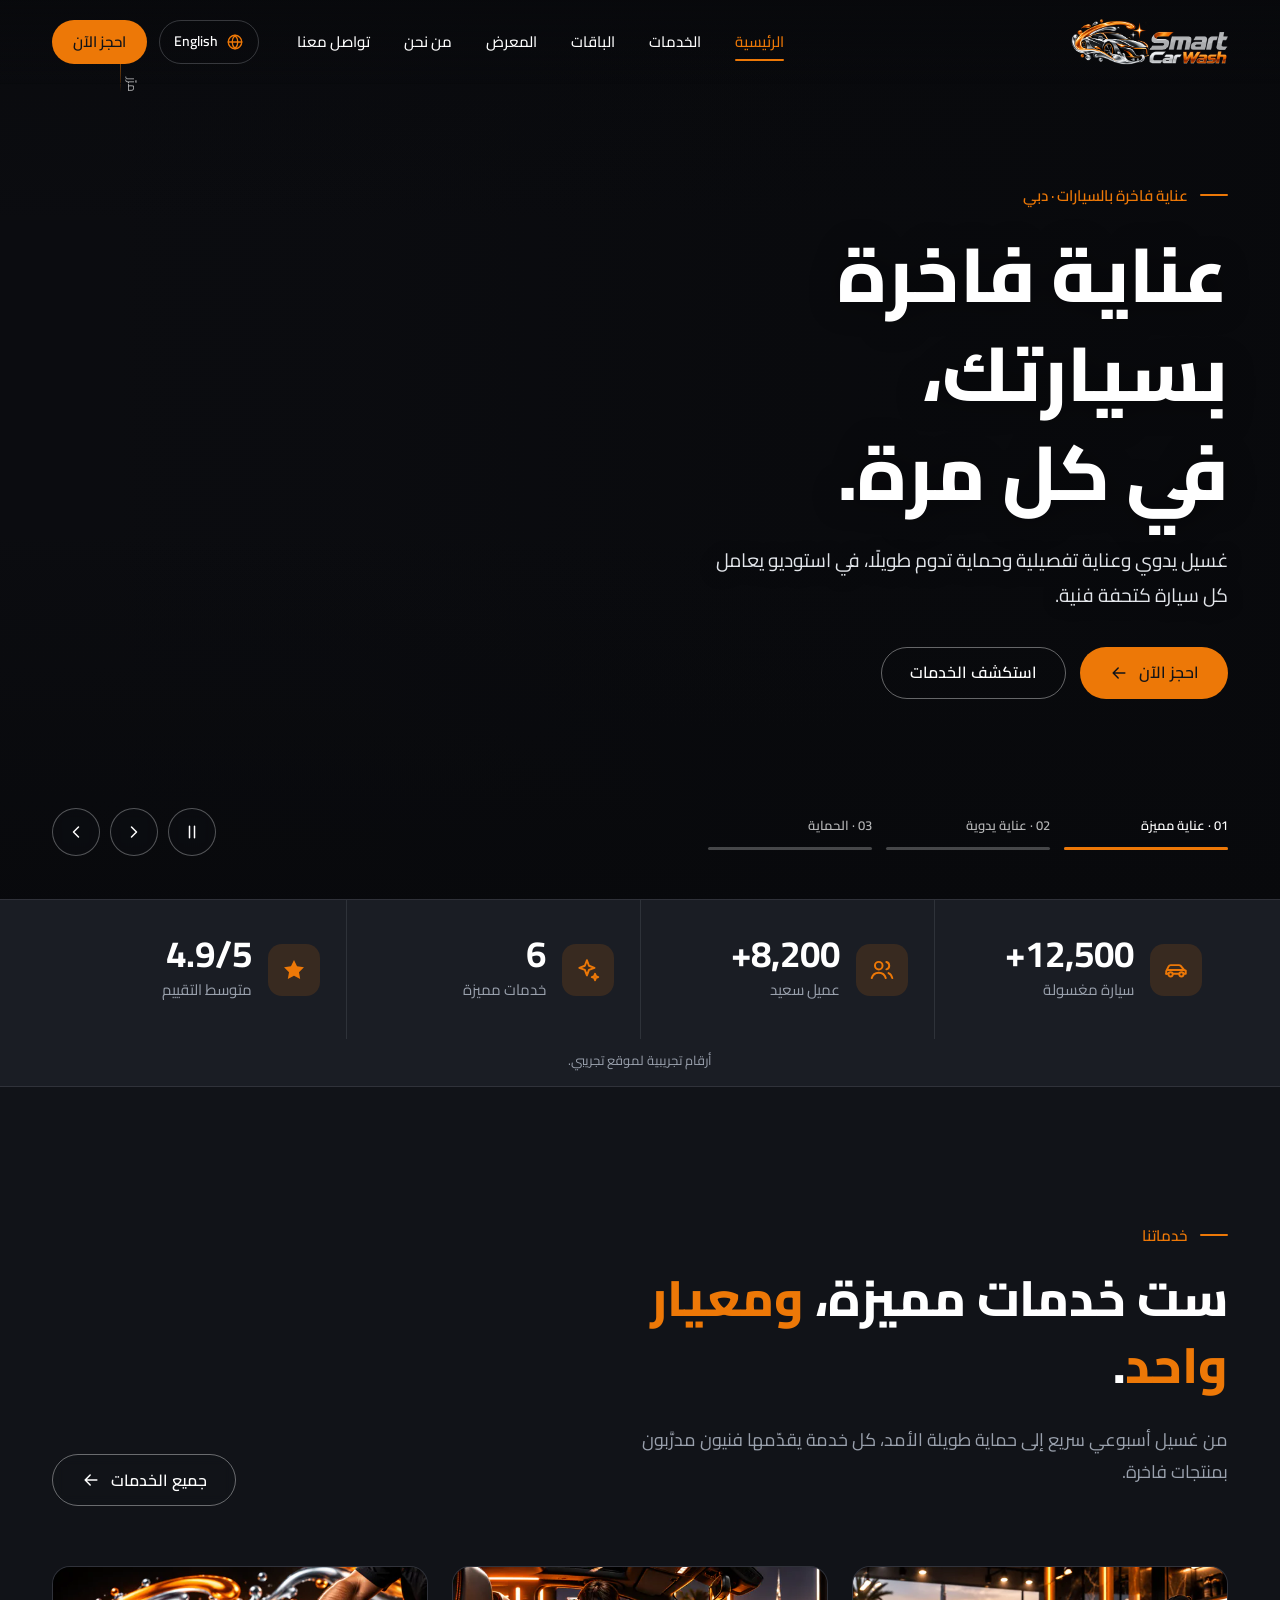
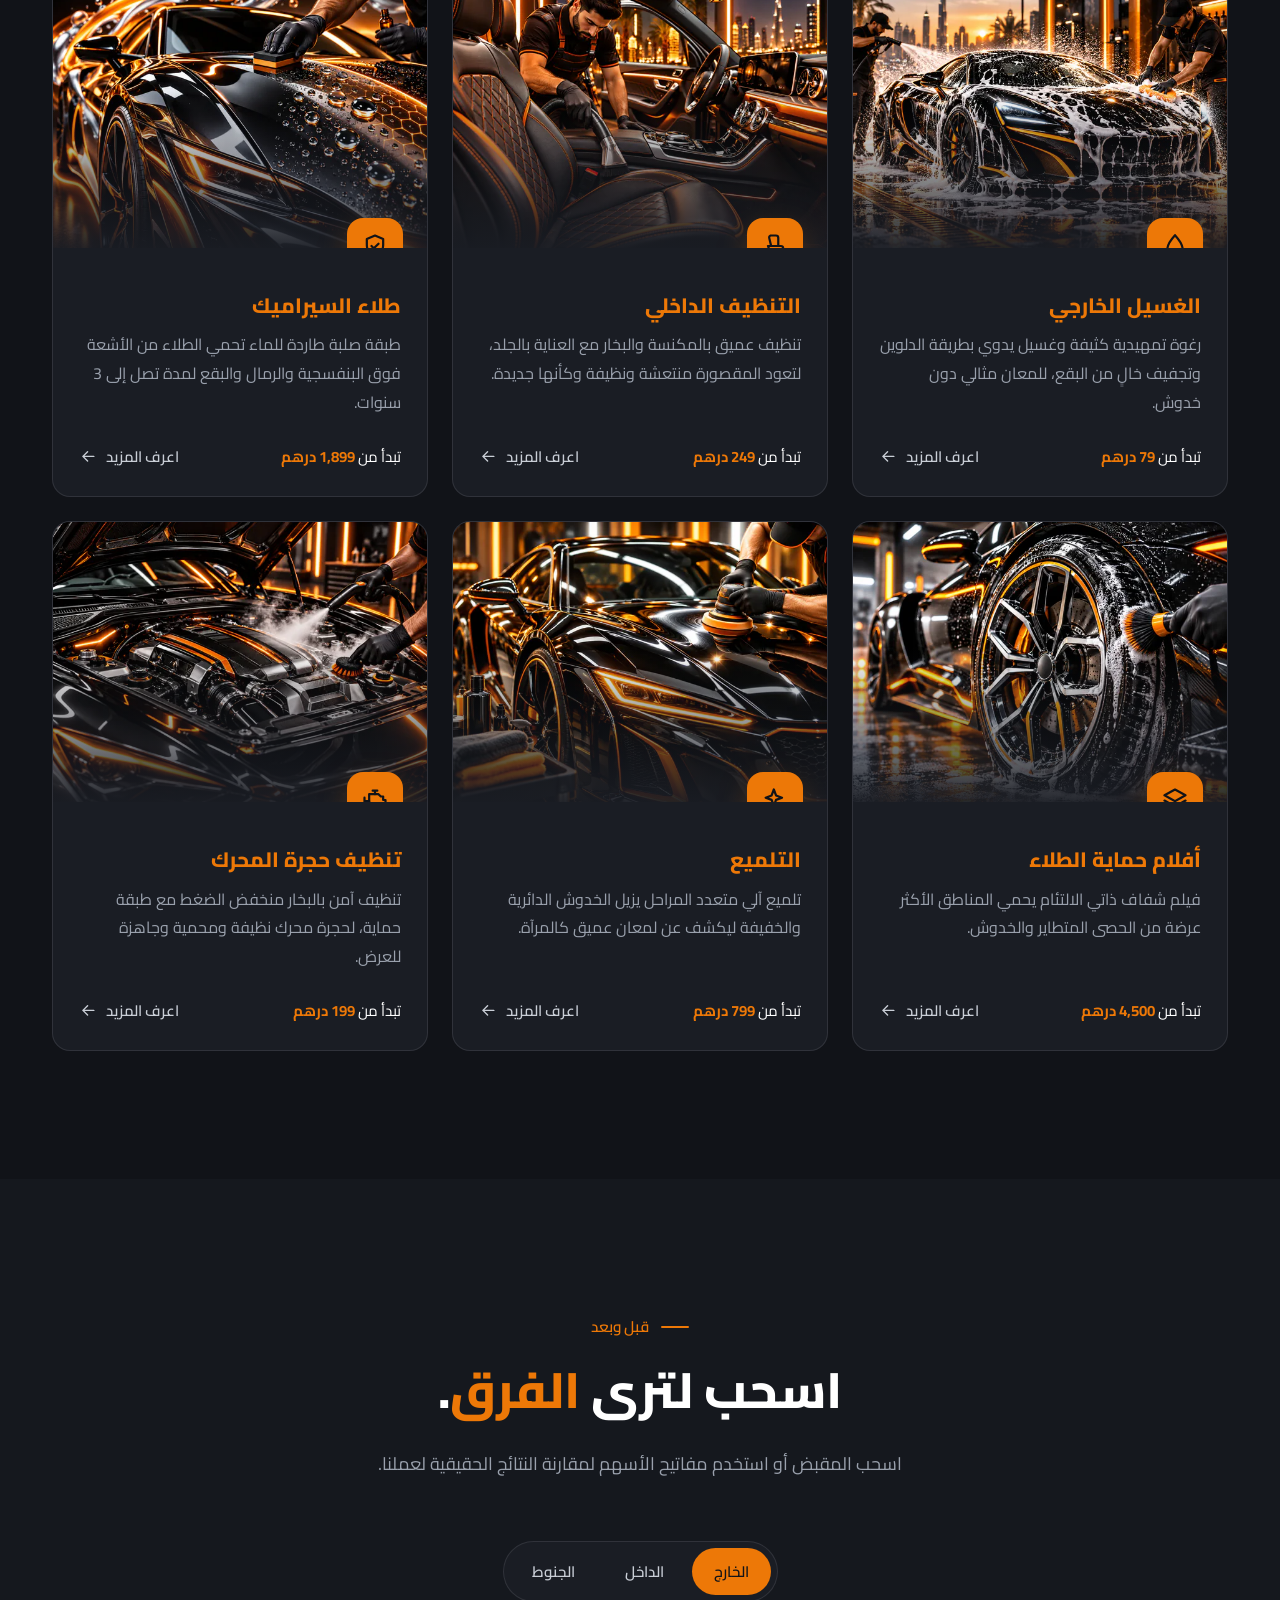
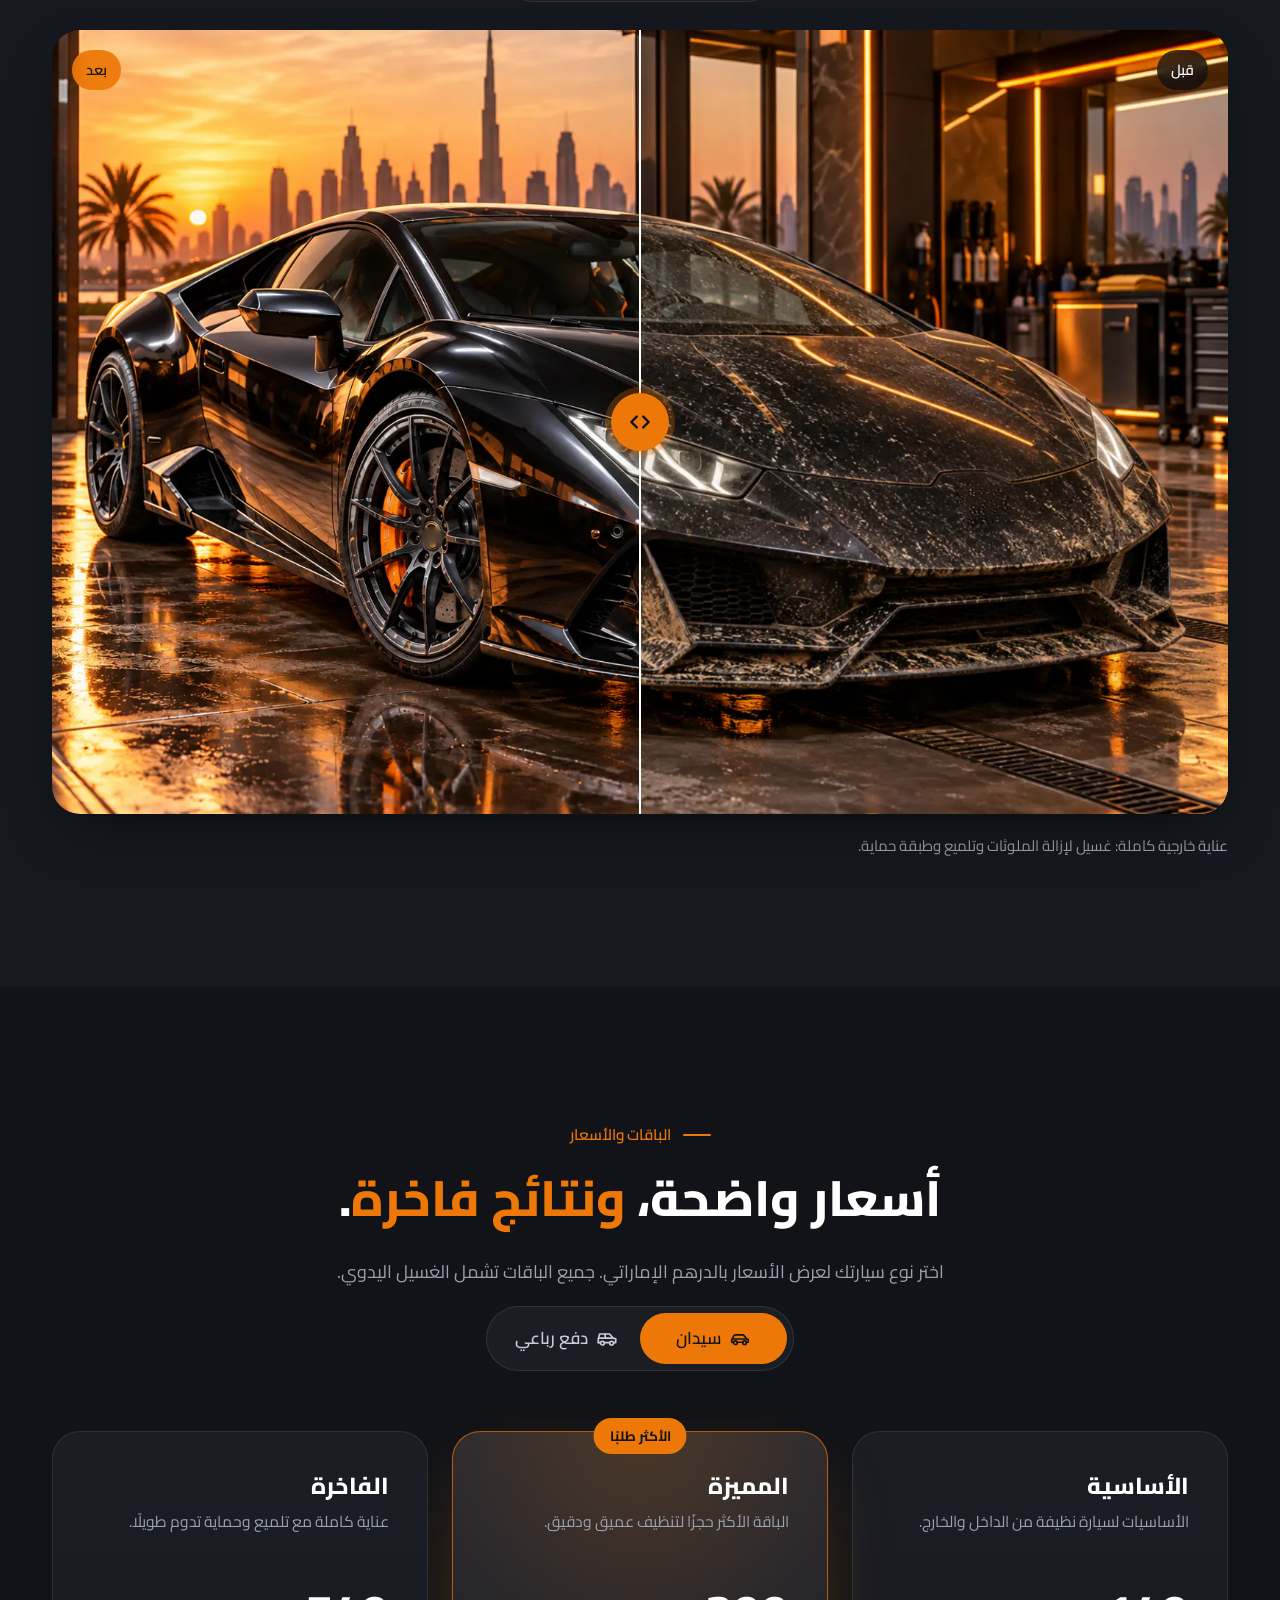
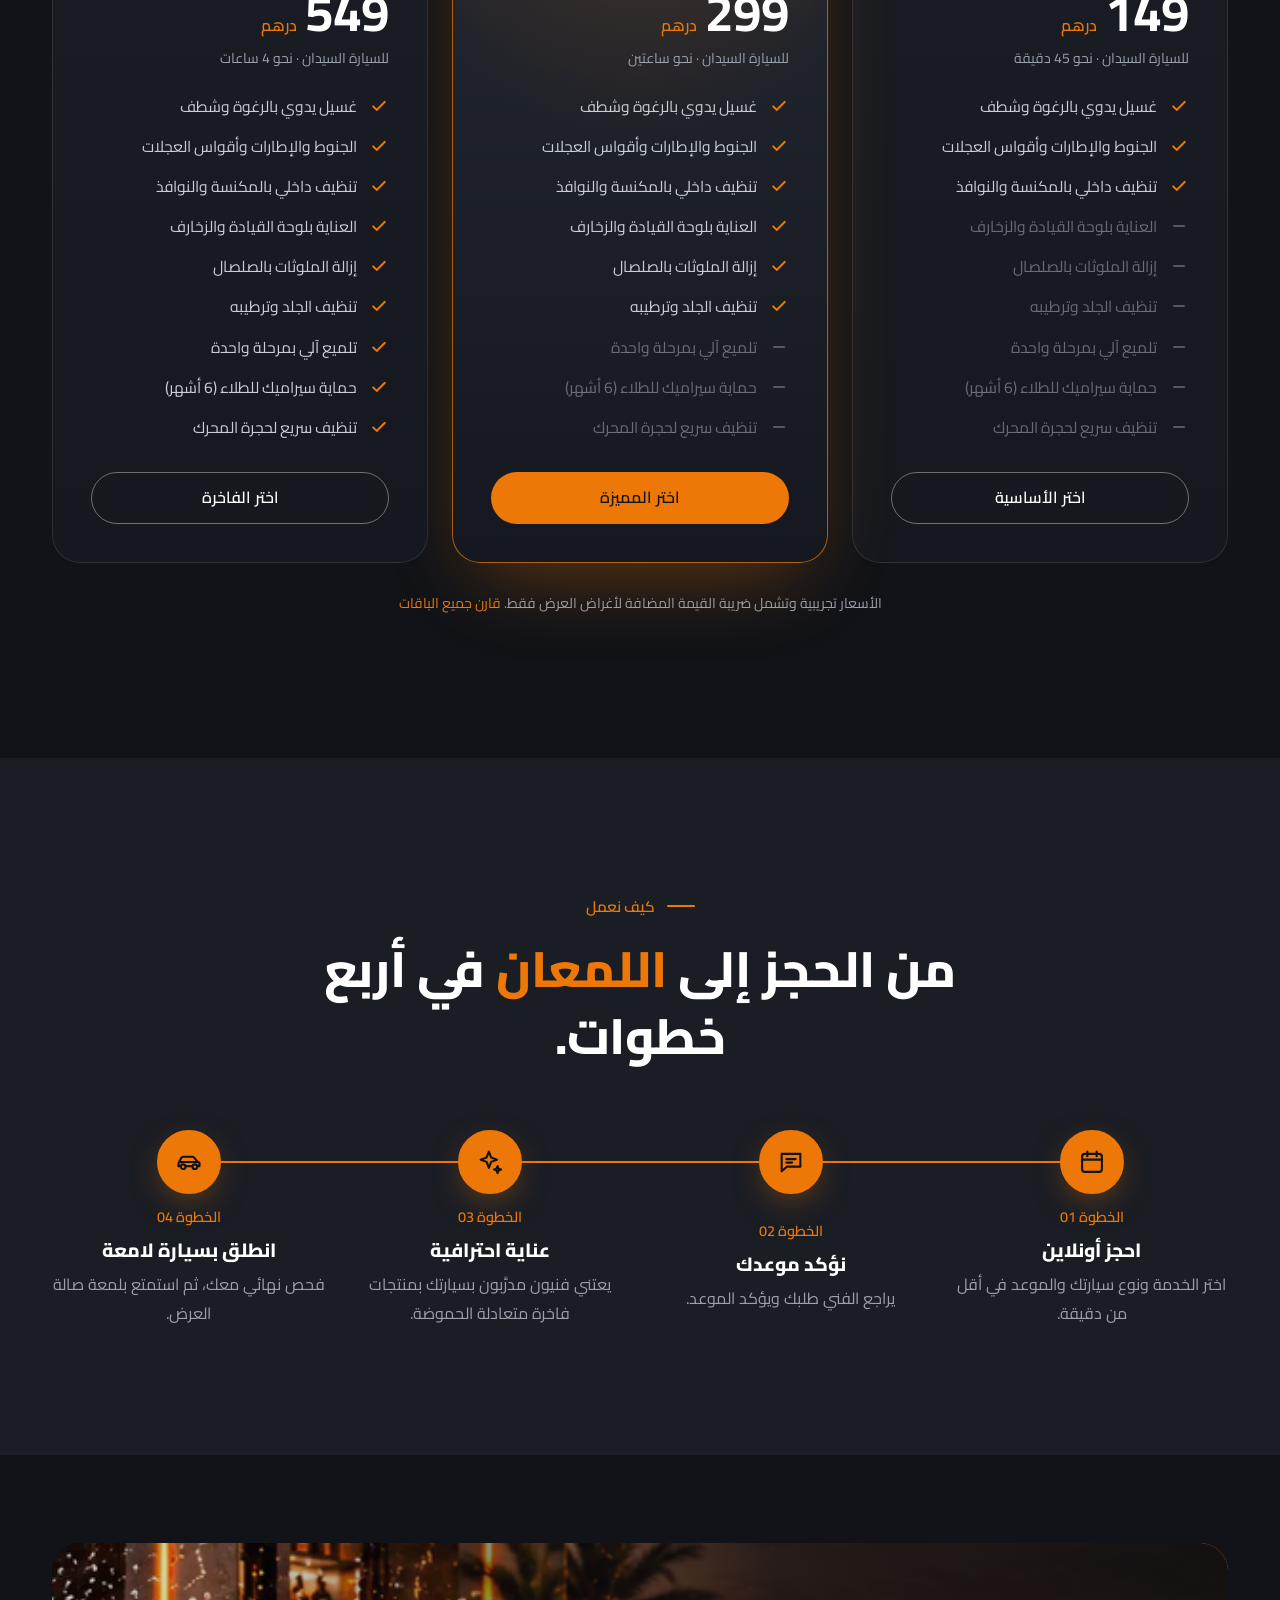
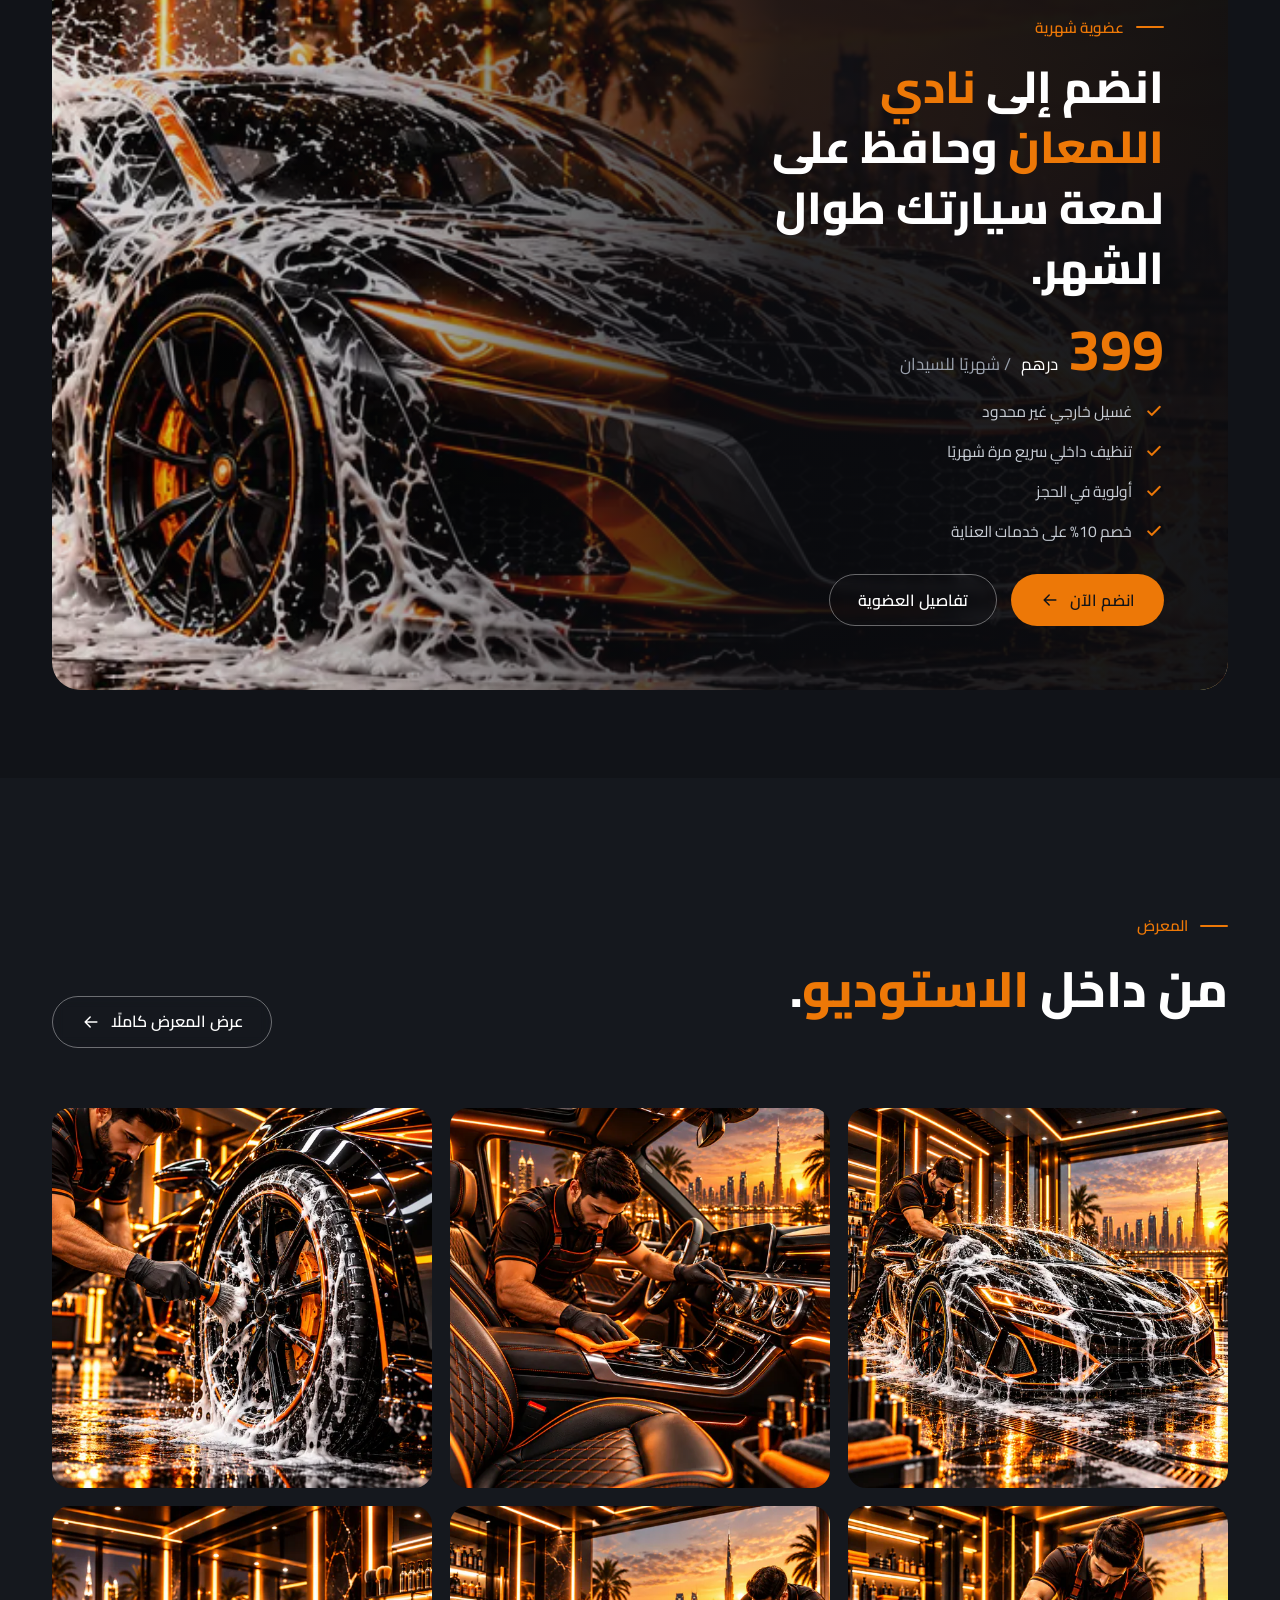
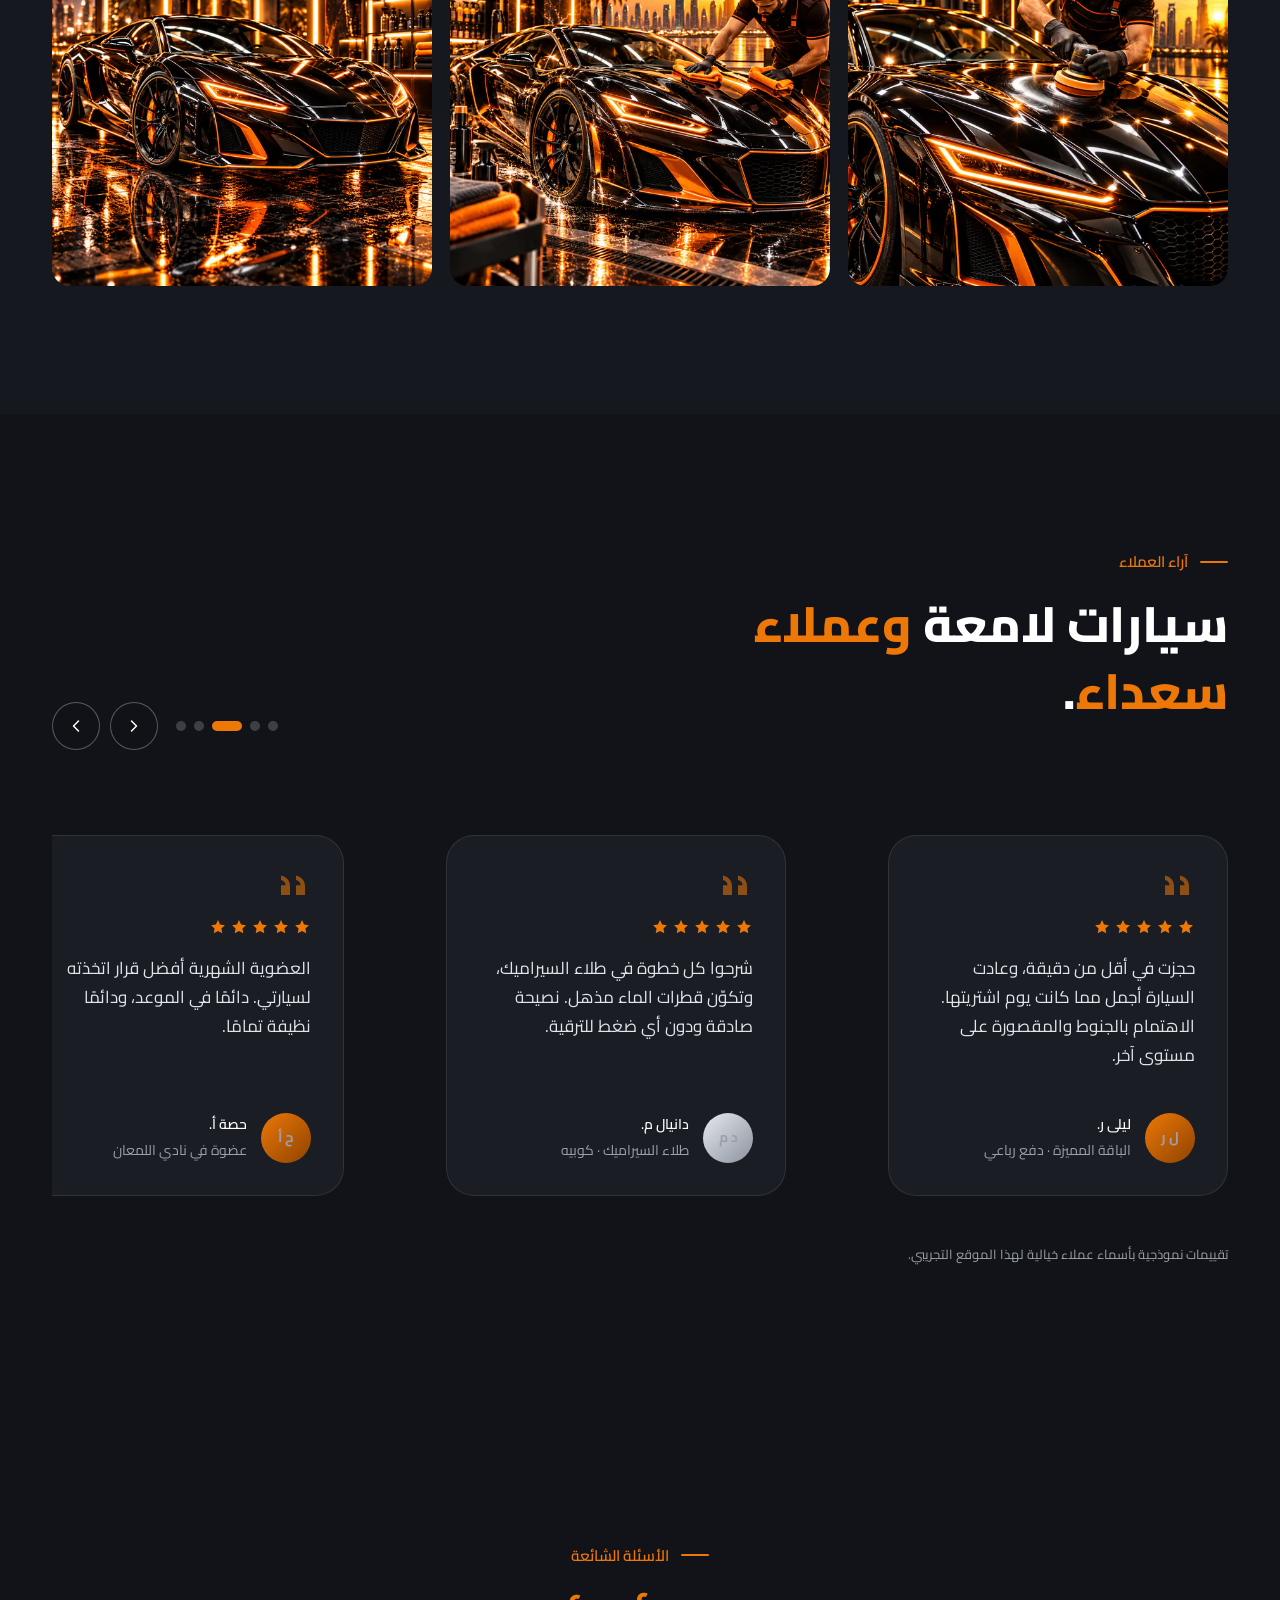
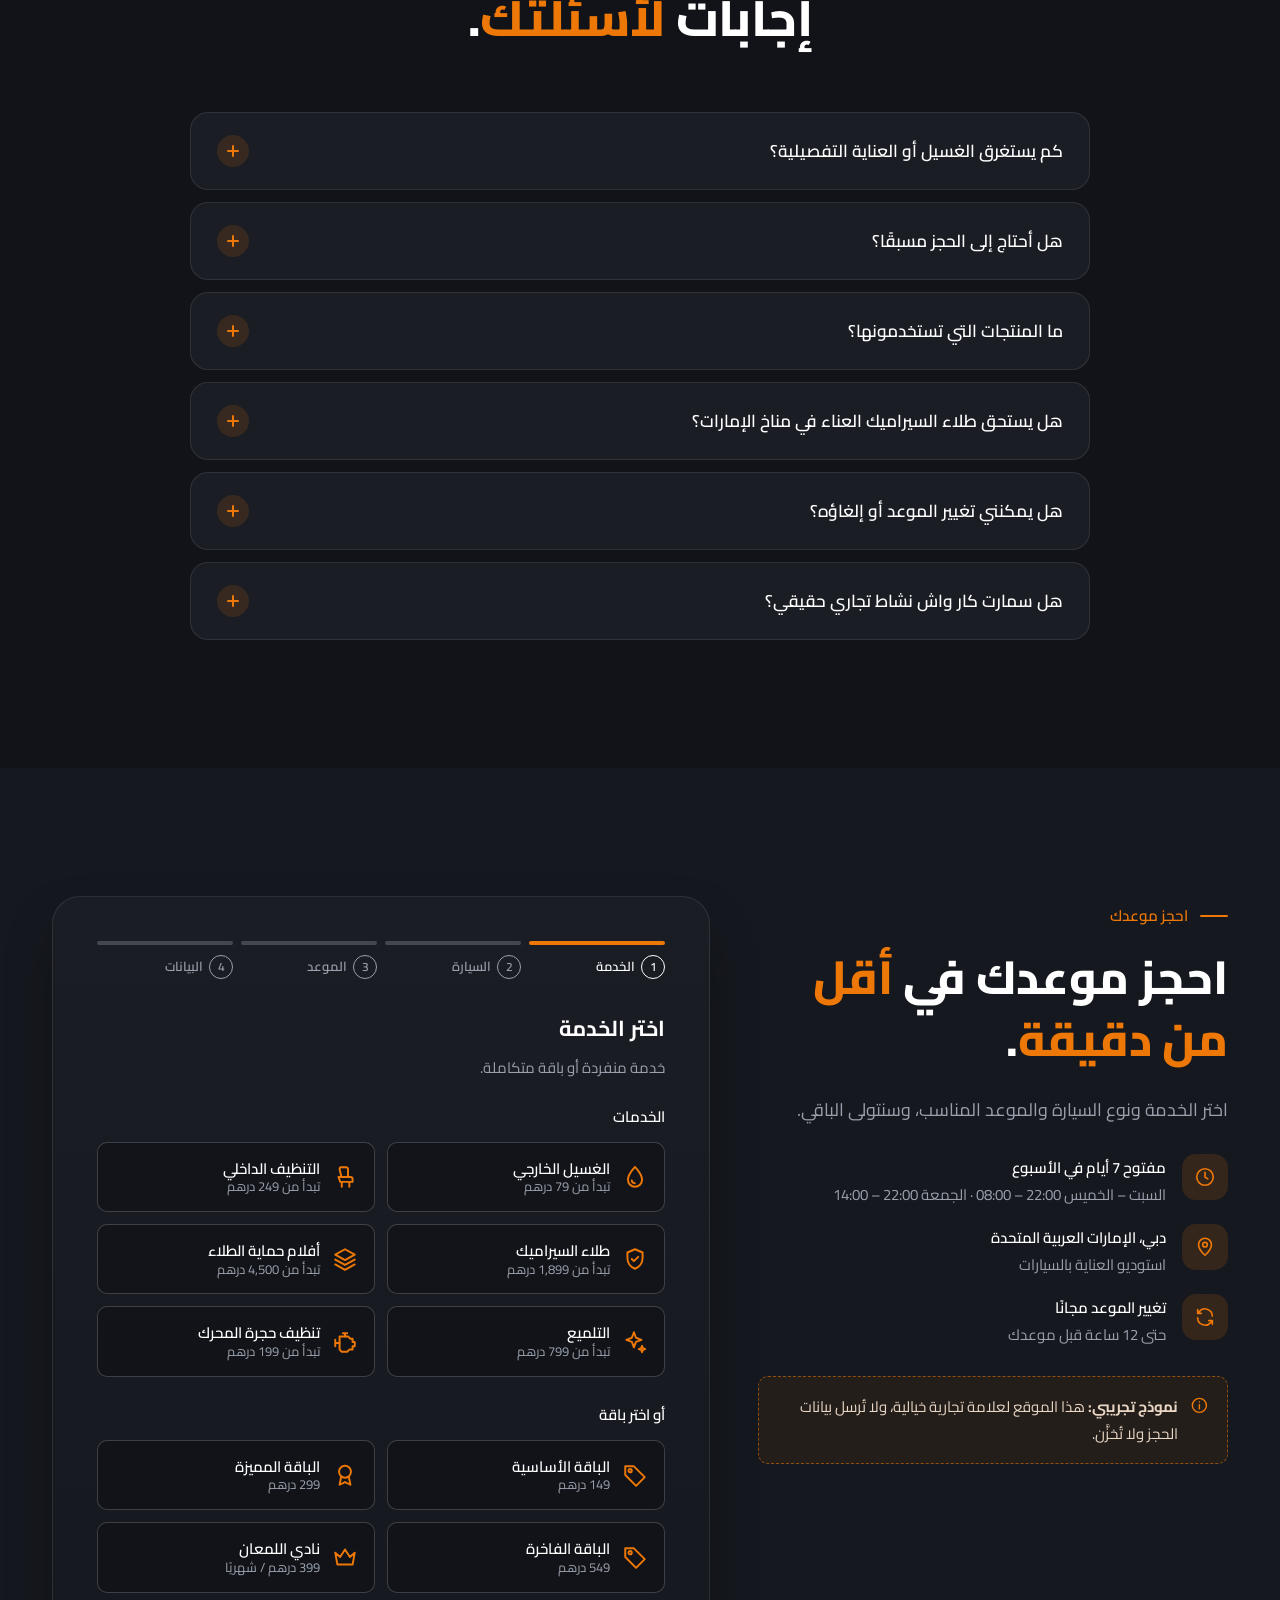
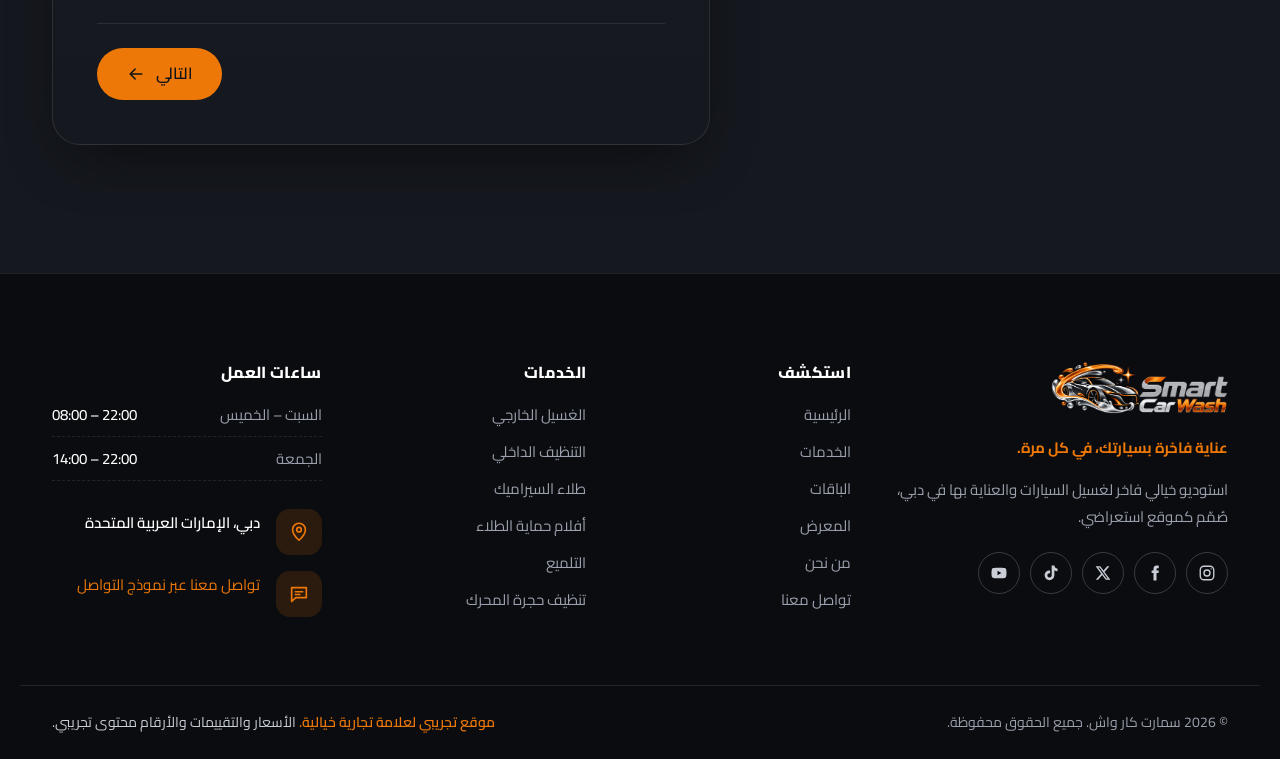
==== ar/index.html @ 9f0be38d "Add Smart Car Wash concept website (EN + Arabic RTL) Static showcase site for a fictional Dubai car " ====
<!doctype html>
<html lang="ar" dir="rtl" class="no-js">
<head>
  <meta charset="utf-8">
  <meta name="viewport" content="width=device-width, initial-scale=1">
  <title>سمارت كار واش | غسيل وعناية فاخرة بالسيارات في دبي</title>
  <meta name="description" content="غسيل يدوي فاخر وتنظيف داخلي وطلاء سيراميك وحماية للطلاء في دبي. احجز موعدك أونلاين في أقل من دقيقة. موقع تجريبي لعلامة تجارية خيالية.">
  <link rel="alternate" hreflang="en" href="../index.html">
  <link rel="alternate" hreflang="ar" href="index.html">
  <link rel="alternate" hreflang="x-default" href="../index.html">
  <meta name="theme-color" content="#111318">
  <meta name="color-scheme" content="dark">
  <meta property="og:type" content="website">
  <meta property="og:site_name" content="سمارت كار واش">
  <meta property="og:title" content="سمارت كار واش | غسيل وعناية فاخرة بالسيارات في دبي">
  <meta property="og:description" content="غسيل يدوي فاخر وتنظيف داخلي وطلاء سيراميك وحماية للطلاء في دبي. احجز موعدك أونلاين في أقل من دقيقة. موقع تجريبي لعلامة تجارية خيالية.">
  <meta property="og:image" content="../images/optimized/og-image.jpg">
  <meta property="og:image:width" content="1200">
  <meta property="og:image:height" content="630">
  <meta property="og:image:alt" content="شعار سمارت كار واش فوق سيارة رياضية سوداء في استوديو بدبي">
  <meta property="og:locale" content="ar_AE">
  <meta property="og:locale:alternate" content="en_US">
  <meta name="twitter:card" content="summary_large_image">
  <link rel="icon" href="../favicon.ico" sizes="32x32">
  <link rel="icon" href="../images/optimized/brand/favicon.svg" type="image/svg+xml">
  <link rel="apple-touch-icon" href="../images/optimized/brand/apple-touch-icon.png">
  <link rel="preconnect" href="https://fonts.googleapis.com">
  <link rel="preconnect" href="https://fonts.gstatic.com" crossorigin>
  <link rel="stylesheet" href="https://fonts.googleapis.com/css2?family=Cairo:wght@400;500;600;700;800&display=swap">
  <link rel="stylesheet" href="../assets/css/style.css">
  <link rel="preload" as="image" type="image/webp" href="../images/optimized/hero/hero-1-mobile.webp" media="(max-width: 767px)">
  <link rel="preload" as="image" type="image/webp" imagesrcset="../images/optimized/hero/hero-1-desktop-1440.webp 1440w, ../images/optimized/hero/hero-1-desktop.webp 2400w" imagesizes="100vw" media="(min-width: 768px)">
  <script>document.documentElement.classList.replace('no-js','js');window.SCW_ICONS='../assets/icons.svg';</script>
  <script src="../assets/js/main.js" defer></script>
</head>
<body>
  <a class="skip-link" href="#main">تخطَّ إلى المحتوى</a>
  <header class="site-header">
    <div class="container header-inner">
      <a class="brand" href="index.html"><img src="../images/optimized/brand/logo-light-480.png" srcset="../images/optimized/brand/logo-light-480.png 1x, ../images/optimized/brand/logo-light-960.png 2x" width="157" height="46" alt="Smart Car Wash – سمارت كار واش"></a>
      <nav class="main-nav" aria-label="القائمة الرئيسية"><ul><li><a href="index.html" aria-current="page">الرئيسية</a></li><li><a href="services.html">الخدمات</a></li><li><a href="packages.html">الباقات</a></li><li><a href="gallery.html">المعرض</a></li><li><a href="about.html">من نحن</a></li><li><a href="booking.html">تواصل معنا</a></li></ul></nav>
      <div class="header-actions">
        <a class="lang-switch" href="../index.html" hreflang="en" lang="en" aria-label="Read this page in English"><svg class="icon" aria-hidden="true" focusable="false"><use href="../assets/icons.svg#i-globe"/></svg><span>English</span></a>
        <a class="btn btn-primary btn-sm btn-book" href="#book">احجز الآن</a>
        <button class="menu-toggle" type="button" aria-expanded="false" aria-controls="mobile-menu" aria-label="فتح القائمة" data-label-open="فتح القائمة" data-label-close="إغلاق القائمة"><span></span><span></span><span></span></button>
      </div>
    </div>
  </header>
  <div class="mobile-menu" id="mobile-menu" aria-hidden="true">
    <nav aria-label="قائمة الجوال"><ul><li style="--i:0"><a href="index.html" aria-current="page">الرئيسية <svg class="icon flip" aria-hidden="true" focusable="false"><use href="../assets/icons.svg#i-arrow"/></svg></a></li><li style="--i:1"><a href="services.html">الخدمات <svg class="icon flip" aria-hidden="true" focusable="false"><use href="../assets/icons.svg#i-arrow"/></svg></a></li><li style="--i:2"><a href="packages.html">الباقات <svg class="icon flip" aria-hidden="true" focusable="false"><use href="../assets/icons.svg#i-arrow"/></svg></a></li><li style="--i:3"><a href="gallery.html">المعرض <svg class="icon flip" aria-hidden="true" focusable="false"><use href="../assets/icons.svg#i-arrow"/></svg></a></li><li style="--i:4"><a href="about.html">من نحن <svg class="icon flip" aria-hidden="true" focusable="false"><use href="../assets/icons.svg#i-arrow"/></svg></a></li><li style="--i:5"><a href="booking.html">تواصل معنا <svg class="icon flip" aria-hidden="true" focusable="false"><use href="../assets/icons.svg#i-arrow"/></svg></a></li></ul></nav>
    <div class="mobile-menu__foot">
      <a class="btn btn-primary btn-block" href="#book">احجز الآن</a>
      <p>مفتوح يوميًا · دبي، الإمارات</p>
    </div>
  </div>

  <main id="main" tabindex="-1">
    <section class="hero" data-hero aria-roledescription="carousel" aria-label="خدمات مميزة">
      <div class="hero-slide is-active" role="group" aria-roledescription="شريحة" aria-label="1 من 3">
        <div class="hero-media">
        <picture>
          <source media="(max-width: 767px)" type="image/webp" srcset="../images/optimized/hero/hero-1-mobile.webp">
          <source media="(max-width: 767px)" srcset="../images/optimized/hero/hero-1-mobile.jpg">
          <source type="image/webp" srcset="../images/optimized/hero/hero-1-desktop-1440.webp 1440w, ../images/optimized/hero/hero-1-desktop.webp 2400w" sizes="100vw">
          <img src="../images/optimized/hero/hero-1-desktop-1440.jpg" srcset="../images/optimized/hero/hero-1-desktop-1440.jpg 1440w, ../images/optimized/hero/hero-1-desktop.jpg 2400w" sizes="100vw" alt="سيارة رياضية سوداء يحيط بها رذاذ الماء داخل استوديو عناية في دبي وقت الغروب" width="2400" height="1200" loading="eager" fetchpriority="high" decoding="async">
        </picture>
        </div>
        <div class="container hero-content">
          <div class="hero-anim">
            <p class="eyebrow">عناية فاخرة بالسيارات · دبي</p>
            <h1>عناية فاخرة بسيارتك، في كل مرة.</h1>
            <p class="hero-text">غسيل يدوي وعناية تفصيلية وحماية تدوم طويلًا، في استوديو يعامل كل سيارة كتحفة فنية.</p>
            <div class="btn-row">
              <a class="btn btn-primary" href="#book">احجز الآن <svg class="icon icon--arrow flip" aria-hidden="true" focusable="false"><use href="../assets/icons.svg#i-arrow"/></svg></a>
              <a class="btn btn-ghost" href="services.html">استكشف الخدمات</a>
            </div>
          </div>
        </div>
      </div>
      <div class="hero-slide" role="group" aria-roledescription="شريحة" aria-label="2 من 3" aria-hidden="true">
        <div class="hero-media">
        <picture>
          <source media="(max-width: 767px)" type="image/webp" data-srcset="../images/optimized/hero/hero-2-mobile.webp">
          <source media="(max-width: 767px)" data-srcset="../images/optimized/hero/hero-2-mobile.jpg">
          <source type="image/webp" data-srcset="../images/optimized/hero/hero-2-desktop-1440.webp 1440w, ../images/optimized/hero/hero-2-desktop.webp 2400w" sizes="100vw">
          <img src="[data-uri]" data-src="../images/optimized/hero/hero-2-desktop-1440.jpg" data-srcset="../images/optimized/hero/hero-2-desktop-1440.jpg 1440w, ../images/optimized/hero/hero-2-desktop.jpg 2400w" sizes="100vw" alt="يد بقفاز تغسل سيارة رياضية سوداء لامعة برغوة كثيفة" width="2400" height="1200" fetchpriority="low" decoding="async">
        </picture>
        </div>
        <div class="container hero-content">
          <div class="hero-anim">
            <p class="eyebrow">عناية يدوية دقيقة</p>
            <p class="h1" role="heading" aria-level="2">تفاصيل تراها بوضوح، حتى آخر قطرة.</p>
            <p class="hero-text">رغوة متعادلة الحموضة وغسيل بطريقة الدلوين ومايكروفايبر ناعم، للمعة كالمرآة دون خدوش.</p>
            <div class="btn-row">
              <a class="btn btn-primary" href="#book">احجز الآن <svg class="icon icon--arrow flip" aria-hidden="true" focusable="false"><use href="../assets/icons.svg#i-arrow"/></svg></a>
              <a class="btn btn-ghost" href="services.html">استكشف الخدمات</a>
            </div>
          </div>
        </div>
      </div>
      <div class="hero-slide" role="group" aria-roledescription="شريحة" aria-label="3 من 3" aria-hidden="true">
        <div class="hero-media">
        <picture>
          <source media="(max-width: 767px)" type="image/webp" data-srcset="../images/optimized/hero/hero-3-mobile.webp">
          <source media="(max-width: 767px)" data-srcset="../images/optimized/hero/hero-3-mobile.jpg">
          <source type="image/webp" data-srcset="../images/optimized/hero/hero-3-desktop-1440.webp 1440w, ../images/optimized/hero/hero-3-desktop.webp 2400w" sizes="100vw">
          <img src="[data-uri]" data-src="../images/optimized/hero/hero-3-desktop-1440.jpg" data-srcset="../images/optimized/hero/hero-3-desktop-1440.jpg 1440w, ../images/optimized/hero/hero-3-desktop.jpg 2400w" sizes="100vw" alt="سيارة رياضية سوداء بعد غسيلها أمام أفق دبي ليلًا" width="2400" height="1200" fetchpriority="low" decoding="async">
        </picture>
        </div>
        <div class="container hero-content">
          <div class="hero-anim">
            <p class="eyebrow">السيراميك وحماية الطلاء</p>
            <p class="h1" role="heading" aria-level="2">لمعة صالة العرض، ليلًا ونهارًا.</p>
            <p class="hero-text">طلاء سيراميك وأفلام حماية تحافظ على اللمعان وتحمي الطلاء من أجواء الصحراء.</p>
            <div class="btn-row">
              <a class="btn btn-primary" href="#book">احجز الآن <svg class="icon icon--arrow flip" aria-hidden="true" focusable="false"><use href="../assets/icons.svg#i-arrow"/></svg></a>
              <a class="btn btn-ghost" href="services.html">استكشف الخدمات</a>
            </div>
          </div>
        </div>
      </div>
      <div class="hero-controls">
        <div class="container">
          <div class="hero-dots"><button class="hero-dot" type="button" aria-label="انتقل إلى الشريحة 1: عناية مميزة" aria-current="true"><span class="label" aria-hidden="true">01 · عناية مميزة</span><span class="bar"></span></button><button class="hero-dot" type="button" aria-label="انتقل إلى الشريحة 2: عناية يدوية" aria-current="false"><span class="label" aria-hidden="true">02 · عناية يدوية</span><span class="bar"></span></button><button class="hero-dot" type="button" aria-label="انتقل إلى الشريحة 3: الحماية" aria-current="false"><span class="label" aria-hidden="true">03 · الحماية</span><span class="bar"></span></button></div>
          <div class="hero-arrows">
            <button class="icon-btn hero-pause" type="button" aria-label="إيقاف العرض" aria-pressed="false"><svg class="icon icon-pause" aria-hidden="true" focusable="false"><use href="../assets/icons.svg#i-pause"/></svg><svg class="icon icon--fill icon-play" aria-hidden="true" focusable="false"><use href="../assets/icons.svg#i-play"/></svg></button>
            <button class="icon-btn" type="button" data-hero-prev aria-label="الشريحة السابقة"><svg class="icon flip" aria-hidden="true" focusable="false"><use href="../assets/icons.svg#i-chev-l"/></svg></button>
            <button class="icon-btn" type="button" data-hero-next aria-label="الشريحة التالية"><svg class="icon flip" aria-hidden="true" focusable="false"><use href="../assets/icons.svg#i-chev-r"/></svg></button>
          </div>
        </div>
      </div>
      <span class="scroll-cue" aria-hidden="true">مرّر</span>
    </section>
    <section class="trust" aria-label="أرقامنا (تجريبية)">
      <div class="container">
        <ul>
          <li><span class="trust-icon"><svg class="icon" aria-hidden="true" focusable="false"><use href="../assets/icons.svg#i-sedan"/></svg></span><div><span class="num" data-count="12500" data-suffix="+"><span class="num-val">12,500+</span></span><span class="label">سيارة مغسولة</span></div></li>
          <li><span class="trust-icon"><svg class="icon" aria-hidden="true" focusable="false"><use href="../assets/icons.svg#i-users"/></svg></span><div><span class="num" data-count="8200" data-suffix="+"><span class="num-val">8,200+</span></span><span class="label">عميل سعيد</span></div></li>
          <li><span class="trust-icon"><svg class="icon" aria-hidden="true" focusable="false"><use href="../assets/icons.svg#i-sparkle"/></svg></span><div><span class="num" data-count="6"><span class="num-val">6</span></span><span class="label">خدمات مميزة</span></div></li>
          <li><span class="trust-icon"><svg class="icon icon--fill" aria-hidden="true" focusable="false"><use href="../assets/icons.svg#i-star"/></svg></span><div><span class="num" data-count="4.9" data-decimals="1" data-suffix="/5"><span class="num-val">4.9/5</span></span><span class="label">متوسط التقييم</span></div></li>
        </ul>
        <p class="trust-note">أرقام تجريبية لموقع تجريبي.</p>
      </div>
    </section>
    <section class="section" id="services" aria-labelledby="services-title">
      <div class="container">
        <div class="section-head section-head--split" data-reveal>
          <div>
            <p class="eyebrow">خدماتنا</p>
            <h2 class="h2" id="services-title">ست خدمات مميزة، <span class="accent">ومعيار واحد</span>.</h2>
            <p class="lead">من غسيل أسبوعي سريع إلى حماية طويلة الأمد، كل خدمة يقدّمها فنيون مدرَّبون بمنتجات فاخرة.</p>
          </div>
          <a class="btn btn-ghost" href="services.html">جميع الخدمات <svg class="icon icon--arrow flip" aria-hidden="true" focusable="false"><use href="../assets/icons.svg#i-arrow"/></svg></a>
        </div>
        <div class="cards">
          <article class="card" data-reveal style="--d:0">
            <div class="card-media"><picture><source type="image/webp" srcset="../images/optimized/services/service-exterior-wash-600.webp 600w, ../images/optimized/services/service-exterior-wash.webp 1200w" sizes="(min-width: 1100px) 400px, (min-width: 700px) 50vw, 100vw"><img src="../images/optimized/services/service-exterior-wash-600.jpg" srcset="../images/optimized/services/service-exterior-wash-600.jpg 600w, ../images/optimized/services/service-exterior-wash.jpg 1200w" sizes="(min-width: 1100px) 400px, (min-width: 700px) 50vw, 100vw" alt="فنيان يغسلان سيارة رياضية سوداء بالرغوة" width="1200" height="900" loading="lazy" decoding="async"></picture><span class="card-icon"><svg class="icon" aria-hidden="true" focusable="false"><use href="../assets/icons.svg#i-droplet"/></svg></span></div>
            <div class="card-body">
              <h3><a class="stretched" href="services.html#exterior-wash">الغسيل الخارجي</a></h3>
              <p>رغوة تمهيدية كثيفة وغسيل يدوي بطريقة الدلوين وتجفيف خالٍ من البقع، للمعان مثالي دون خدوش.</p>
              <div class="card-foot">
                <span class="card-price">تبدأ من <b>79 درهم</b></span>
                <span class="link-arrow" aria-hidden="true">اعرف المزيد <svg class="icon flip" aria-hidden="true" focusable="false"><use href="../assets/icons.svg#i-arrow"/></svg></span>
              </div>
            </div>
          </article>
          <article class="card" data-reveal style="--d:1">
            <div class="card-media"><picture><source type="image/webp" srcset="../images/optimized/services/service-interior-detailing-600.webp 600w, ../images/optimized/services/service-interior-detailing.webp 1200w" sizes="(min-width: 1100px) 400px, (min-width: 700px) 50vw, 100vw"><img src="../images/optimized/services/service-interior-detailing-600.jpg" srcset="../images/optimized/services/service-interior-detailing-600.jpg 600w, ../images/optimized/services/service-interior-detailing.jpg 1200w" sizes="(min-width: 1100px) 400px, (min-width: 700px) 50vw, 100vw" alt="فني ينظف المقاعد الجلدية لسيارة فاخرة بالمكنسة" width="1200" height="900" loading="lazy" decoding="async"></picture><span class="card-icon"><svg class="icon" aria-hidden="true" focusable="false"><use href="../assets/icons.svg#i-seat"/></svg></span></div>
            <div class="card-body">
              <h3><a class="stretched" href="services.html#interior-detailing">التنظيف الداخلي</a></h3>
              <p>تنظيف عميق بالمكنسة والبخار مع العناية بالجلد، لتعود المقصورة منتعشة ونظيفة وكأنها جديدة.</p>
              <div class="card-foot">
                <span class="card-price">تبدأ من <b>249 درهم</b></span>
                <span class="link-arrow" aria-hidden="true">اعرف المزيد <svg class="icon flip" aria-hidden="true" focusable="false"><use href="../assets/icons.svg#i-arrow"/></svg></span>
              </div>
            </div>
          </article>
          <article class="card" data-reveal style="--d:2">
            <div class="card-media"><picture><source type="image/webp" srcset="../images/optimized/services/service-ceramic-coating-600.webp 600w, ../images/optimized/services/service-ceramic-coating.webp 1200w" sizes="(min-width: 1100px) 400px, (min-width: 700px) 50vw, 100vw"><img src="../images/optimized/services/service-ceramic-coating-600.jpg" srcset="../images/optimized/services/service-ceramic-coating-600.jpg 600w, ../images/optimized/services/service-ceramic-coating.jpg 1200w" sizes="(min-width: 1100px) 400px, (min-width: 700px) 50vw, 100vw" alt="تطبيق طلاء السيراميك على غطاء محرك أسود مع تكوّن قطرات الماء على سطحه" width="1200" height="900" loading="lazy" decoding="async"></picture><span class="card-icon"><svg class="icon" aria-hidden="true" focusable="false"><use href="../assets/icons.svg#i-shield"/></svg></span></div>
            <div class="card-body">
              <h3><a class="stretched" href="services.html#ceramic-coating">طلاء السيراميك</a></h3>
              <p>طبقة صلبة طاردة للماء تحمي الطلاء من الأشعة فوق البنفسجية والرمال والبقع لمدة تصل إلى 3 سنوات.</p>
              <div class="card-foot">
                <span class="card-price">تبدأ من <b>1,899 درهم</b></span>
                <span class="link-arrow" aria-hidden="true">اعرف المزيد <svg class="icon flip" aria-hidden="true" focusable="false"><use href="../assets/icons.svg#i-arrow"/></svg></span>
              </div>
            </div>
          </article>
          <article class="card" data-reveal style="--d:0">
            <div class="card-media"><picture><source type="image/webp" srcset="../images/optimized/services/service-wheel-cleaning-600.webp 600w, ../images/optimized/services/service-wheel-cleaning.webp 1200w" sizes="(min-width: 1100px) 400px, (min-width: 700px) 50vw, 100vw"><img src="../images/optimized/services/service-wheel-cleaning-600.jpg" srcset="../images/optimized/services/service-wheel-cleaning-600.jpg 600w, ../images/optimized/services/service-wheel-cleaning.jpg 1200w" sizes="(min-width: 1100px) 400px, (min-width: 700px) 50vw, 100vw" alt="فني ينظف جنطًا مغطى بالرغوة بالفرشاة" width="1200" height="900" loading="lazy" decoding="async"></picture><span class="card-icon"><svg class="icon" aria-hidden="true" focusable="false"><use href="../assets/icons.svg#i-layers"/></svg></span></div>
            <div class="card-body">
              <h3><a class="stretched" href="services.html#paint-protection-film">أفلام حماية الطلاء</a></h3>
              <p>فيلم شفاف ذاتي الالتئام يحمي المناطق الأكثر عرضة من الحصى المتطاير والخدوش.</p>
              <div class="card-foot">
                <span class="card-price">تبدأ من <b>4,500 درهم</b></span>
                <span class="link-arrow" aria-hidden="true">اعرف المزيد <svg class="icon flip" aria-hidden="true" focusable="false"><use href="../assets/icons.svg#i-arrow"/></svg></span>
              </div>
            </div>
          </article>
          <article class="card" data-reveal style="--d:1">
            <div class="card-media"><picture><source type="image/webp" srcset="../images/optimized/services/service-polishing-600.webp 600w, ../images/optimized/services/service-polishing.webp 1200w" sizes="(min-width: 1100px) 400px, (min-width: 700px) 50vw, 100vw"><img src="../images/optimized/services/service-polishing-600.jpg" srcset="../images/optimized/services/service-polishing-600.jpg 600w, ../images/optimized/services/service-polishing.jpg 1200w" sizes="(min-width: 1100px) 400px, (min-width: 700px) 50vw, 100vw" alt="آلة تلميع تمنح سيارة رياضية سوداء لمعانًا كالمرآة" width="1200" height="900" loading="lazy" decoding="async"></picture><span class="card-icon"><svg class="icon" aria-hidden="true" focusable="false"><use href="../assets/icons.svg#i-sparkle"/></svg></span></div>
            <div class="card-body">
              <h3><a class="stretched" href="services.html#polishing">التلميع</a></h3>
              <p>تلميع آلي متعدد المراحل يزيل الخدوش الدائرية والخفيفة ليكشف عن لمعان عميق كالمرآة.</p>
              <div class="card-foot">
                <span class="card-price">تبدأ من <b>799 درهم</b></span>
                <span class="link-arrow" aria-hidden="true">اعرف المزيد <svg class="icon flip" aria-hidden="true" focusable="false"><use href="../assets/icons.svg#i-arrow"/></svg></span>
              </div>
            </div>
          </article>
          <article class="card" data-reveal style="--d:2">
            <div class="card-media"><picture><source type="image/webp" srcset="../images/optimized/services/service-engine-bay-600.webp 600w, ../images/optimized/services/service-engine-bay.webp 1200w" sizes="(min-width: 1100px) 400px, (min-width: 700px) 50vw, 100vw"><img src="../images/optimized/services/service-engine-bay-600.jpg" srcset="../images/optimized/services/service-engine-bay-600.jpg 600w, ../images/optimized/services/service-engine-bay.jpg 1200w" sizes="(min-width: 1100px) 400px, (min-width: 700px) 50vw, 100vw" alt="تنظيف حجرة المحرك بالبخار وفرشاة دقيقة" width="1200" height="900" loading="lazy" decoding="async"></picture><span class="card-icon"><svg class="icon" aria-hidden="true" focusable="false"><use href="../assets/icons.svg#i-engine"/></svg></span></div>
            <div class="card-body">
              <h3><a class="stretched" href="services.html#engine-bay">تنظيف حجرة المحرك</a></h3>
              <p>تنظيف آمن بالبخار منخفض الضغط مع طبقة حماية، لحجرة محرك نظيفة ومحمية وجاهزة للعرض.</p>
              <div class="card-foot">
                <span class="card-price">تبدأ من <b>199 درهم</b></span>
                <span class="link-arrow" aria-hidden="true">اعرف المزيد <svg class="icon flip" aria-hidden="true" focusable="false"><use href="../assets/icons.svg#i-arrow"/></svg></span>
              </div>
            </div>
          </article>
        </div>
      </div>
    </section>
    <section class="section section--alt" id="results" aria-labelledby="results-title">
      <div class="container">
        <div class="section-head section-head--center" data-reveal>
          <p class="eyebrow">قبل وبعد</p>
          <h2 class="h2" id="results-title">اسحب لترى <span class="accent">الفرق</span>.</h2>
          <p class="lead">اسحب المقبض أو استخدم مفاتيح الأسهم لمقارنة النتائج الحقيقية لعملنا.</p>
        </div>
        <div data-reveal>
          <div style="text-align:center"><div class="ba-tabs" role="tablist" aria-label="أمثلة المقارنة"><button class="ba-tab" type="button" role="tab" id="results-tab-suv" aria-controls="results-panel-suv" aria-selected="true">الخارج</button><button class="ba-tab" type="button" role="tab" id="results-tab-interior" aria-controls="results-panel-interior" aria-selected="false" tabindex="-1">الداخل</button><button class="ba-tab" type="button" role="tab" id="results-tab-wheel" aria-controls="results-panel-wheel" aria-selected="false" tabindex="-1">الجنوط</button></div></div>

          <div class="ba-panel" role="tabpanel" id="results-panel-suv" aria-labelledby="results-tab-suv">
            <div class="ba">
              <picture class="ba-after"><source type="image/webp" srcset="../images/optimized/before-after/after-suv-800.webp 800w, ../images/optimized/before-after/after-suv.webp 1600w" sizes="(min-width: 1240px) 1180px, 100vw"><img src="../images/optimized/before-after/after-suv-800.jpg" srcset="../images/optimized/before-after/after-suv-800.jpg 800w, ../images/optimized/before-after/after-suv.jpg 1600w" sizes="(min-width: 1240px) 1180px, 100vw" alt="السيارة الرياضية نفسها بلمعان عميق بعد العناية الخارجية" width="1600" height="1067" loading="lazy" decoding="async"></picture>
              <picture class="ba-before"><source type="image/webp" srcset="../images/optimized/before-after/before-suv-800.webp 800w, ../images/optimized/before-after/before-suv.webp 1600w" sizes="(min-width: 1240px) 1180px, 100vw"><img src="../images/optimized/before-after/before-suv-800.jpg" srcset="../images/optimized/before-after/before-suv-800.jpg 800w, ../images/optimized/before-after/before-suv.jpg 1600w" sizes="(min-width: 1240px) 1180px, 100vw" alt="سيارة رياضية مغطاة بالغبار والأوساخ قبل التنظيف" width="1600" height="1067" loading="lazy" decoding="async"></picture>
              <span class="ba-label ba-label--before" aria-hidden="true">قبل</span>
              <span class="ba-label ba-label--after" aria-hidden="true">بعد</span>
              <div class="ba-handle" aria-hidden="true"><span class="ba-knob"><svg class="icon" aria-hidden="true" focusable="false"><use href="../assets/icons.svg#i-arrows-h"/></svg></span></div>
              <input type="range" min="0" max="100" value="50" aria-label="مقارنة قبل وبعد: الخارج">
            </div>
            <p class="ba-caption">عناية خارجية كاملة: غسيل لإزالة الملوثات وتلميع وطبقة حماية.</p>
          </div>
          <div class="ba-panel" role="tabpanel" id="results-panel-interior" aria-labelledby="results-tab-interior" hidden>
            <div class="ba">
              <picture class="ba-after"><source type="image/webp" srcset="../images/optimized/before-after/after-interior-800.webp 800w, ../images/optimized/before-after/after-interior.webp 1600w" sizes="(min-width: 1240px) 1180px, 100vw"><img src="../images/optimized/before-after/after-interior-800.jpg" srcset="../images/optimized/before-after/after-interior-800.jpg 800w, ../images/optimized/before-after/after-interior.jpg 1600w" sizes="(min-width: 1240px) 1180px, 100vw" alt="المقصورة نفسها نظيفة ومرطّبة بعد التنظيف" width="1600" height="1067" loading="lazy" decoding="async"></picture>
              <picture class="ba-before"><source type="image/webp" srcset="../images/optimized/before-after/before-interior-800.webp 800w, ../images/optimized/before-after/before-interior.webp 1600w" sizes="(min-width: 1240px) 1180px, 100vw"><img src="../images/optimized/before-after/before-interior-800.jpg" srcset="../images/optimized/before-after/before-interior-800.jpg 800w, ../images/optimized/before-after/before-interior.jpg 1600w" sizes="(min-width: 1240px) 1180px, 100vw" alt="مقصورة سيارة مغبرة بمقاعد ولوحة قيادة متسخة قبل التنظيف" width="1600" height="1067" loading="lazy" decoding="async"></picture>
              <span class="ba-label ba-label--before" aria-hidden="true">قبل</span>
              <span class="ba-label ba-label--after" aria-hidden="true">بعد</span>
              <div class="ba-handle" aria-hidden="true"><span class="ba-knob"><svg class="icon" aria-hidden="true" focusable="false"><use href="../assets/icons.svg#i-arrows-h"/></svg></span></div>
              <input type="range" min="0" max="100" value="50" aria-label="مقارنة قبل وبعد: الداخل">
            </div>
            <p class="ba-caption">تنظيف داخلي: تنظيف عميق بالمكنسة والبخار مع العناية بالجلد.</p>
          </div>
          <div class="ba-panel" role="tabpanel" id="results-panel-wheel" aria-labelledby="results-tab-wheel" hidden>
            <div class="ba">
              <picture class="ba-after"><source type="image/webp" srcset="../images/optimized/before-after/after-wheel-800.webp 800w, ../images/optimized/before-after/after-wheel.webp 1600w" sizes="(min-width: 1240px) 1180px, 100vw"><img src="../images/optimized/before-after/after-wheel-800.jpg" srcset="../images/optimized/before-after/after-wheel-800.jpg 800w, ../images/optimized/before-after/after-wheel.jpg 1600w" sizes="(min-width: 1240px) 1180px, 100vw" alt="الجنط نفسه نظيف ولامع بعد التنظيف" width="1600" height="1067" loading="lazy" decoding="async"></picture>
              <picture class="ba-before"><source type="image/webp" srcset="../images/optimized/before-after/before-wheel-800.webp 800w, ../images/optimized/before-after/before-wheel.webp 1600w" sizes="(min-width: 1240px) 1180px, 100vw"><img src="../images/optimized/before-after/before-wheel-800.jpg" srcset="../images/optimized/before-after/before-wheel-800.jpg 800w, ../images/optimized/before-after/before-wheel.jpg 1600w" sizes="(min-width: 1240px) 1180px, 100vw" alt="جنط مغطى بغبار المكابح والطين قبل التنظيف" width="1600" height="1067" loading="lazy" decoding="async"></picture>
              <span class="ba-label ba-label--before" aria-hidden="true">قبل</span>
              <span class="ba-label ba-label--after" aria-hidden="true">بعد</span>
              <div class="ba-handle" aria-hidden="true"><span class="ba-knob"><svg class="icon" aria-hidden="true" focusable="false"><use href="../assets/icons.svg#i-arrows-h"/></svg></span></div>
              <input type="range" min="0" max="100" value="50" aria-label="مقارنة قبل وبعد: الجنوط">
            </div>
            <p class="ba-caption">تنظيف عميق للجنوط: مزيل برادة الحديد وفرش ناعمة وطبقة حماية.</p>
          </div>
        </div>
      </div>
    </section>
    <section class="section" id="packages" aria-labelledby="packages-title">
      <div class="container">
        <div class="section-head section-head--center" data-reveal>
          <p class="eyebrow">الباقات والأسعار</p>
          <h2 class="h2" id="packages-title">أسعار واضحة، <span class="accent">ونتائج فاخرة</span>.</h2>
          <p class="lead">اختر نوع سيارتك لعرض الأسعار بالدرهم الإماراتي. جميع الباقات تشمل الغسيل اليدوي.</p>

          <div class="price-toggle" data-price-toggle="plans-packages" data-active="sedan" role="group" aria-label="نوع السيارة">
            <button type="button" data-vehicle="sedan" aria-pressed="true"><svg class="icon" aria-hidden="true" focusable="false"><use href="../assets/icons.svg#i-sedan"/></svg> سيدان</button>
            <button type="button" data-vehicle="suv" aria-pressed="false"><svg class="icon" aria-hidden="true" focusable="false"><use href="../assets/icons.svg#i-suv"/></svg> دفع رباعي</button>
          </div>
        </div>
        <div class="pricing" id="plans-packages">
          <article class="plan" data-reveal style="--d:0">

            <h3>الأساسية</h3>
            <p class="plan-desc">الأساسيات لسيارة نظيفة من الداخل والخارج.</p>
            <p class="plan-price"><span class="amount" data-sedan="149" data-suv="179">149</span> <span class="cur">درهم</span></p>
            <p class="plan-meta"><span data-sedan="للسيارة السيدان" data-suv="لسيارة الدفع الرباعي">للسيارة السيدان</span> · نحو 45 دقيقة</p>
            <ul class="check-list"><li><svg class="icon" aria-hidden="true" focusable="false"><use href="../assets/icons.svg#i-check"/></svg><span>غسيل يدوي بالرغوة وشطف</span></li><li><svg class="icon" aria-hidden="true" focusable="false"><use href="../assets/icons.svg#i-check"/></svg><span>الجنوط والإطارات وأقواس العجلات</span></li><li><svg class="icon" aria-hidden="true" focusable="false"><use href="../assets/icons.svg#i-check"/></svg><span>تنظيف داخلي بالمكنسة والنوافذ</span></li><li class="is-off"><svg class="icon" aria-hidden="true" focusable="false"><use href="../assets/icons.svg#i-minus"/></svg><span>العناية بلوحة القيادة والزخارف<span class="sr-only"> (غير مشمول)</span></span></li><li class="is-off"><svg class="icon" aria-hidden="true" focusable="false"><use href="../assets/icons.svg#i-minus"/></svg><span>إزالة الملوثات بالصلصال<span class="sr-only"> (غير مشمول)</span></span></li><li class="is-off"><svg class="icon" aria-hidden="true" focusable="false"><use href="../assets/icons.svg#i-minus"/></svg><span>تنظيف الجلد وترطيبه<span class="sr-only"> (غير مشمول)</span></span></li><li class="is-off"><svg class="icon" aria-hidden="true" focusable="false"><use href="../assets/icons.svg#i-minus"/></svg><span>تلميع آلي بمرحلة واحدة<span class="sr-only"> (غير مشمول)</span></span></li><li class="is-off"><svg class="icon" aria-hidden="true" focusable="false"><use href="../assets/icons.svg#i-minus"/></svg><span>حماية سيراميك للطلاء (6 أشهر)<span class="sr-only"> (غير مشمول)</span></span></li><li class="is-off"><svg class="icon" aria-hidden="true" focusable="false"><use href="../assets/icons.svg#i-minus"/></svg><span>تنظيف سريع لحجرة المحرك<span class="sr-only"> (غير مشمول)</span></span></li></ul>
            <a class="btn btn-ghost btn-block" data-plan-link="booking.html?service=package-basic" href="booking.html?service=package-basic&amp;vehicle=sedan#book">اختر الأساسية</a>
          </article>
          <article class="plan plan--featured" data-reveal style="--d:1">
            <span class="plan-badge">الأكثر طلبًا</span>
            <h3>المميزة</h3>
            <p class="plan-desc">الباقة الأكثر حجزًا لتنظيف عميق ودقيق.</p>
            <p class="plan-price"><span class="amount" data-sedan="299" data-suv="349">299</span> <span class="cur">درهم</span></p>
            <p class="plan-meta"><span data-sedan="للسيارة السيدان" data-suv="لسيارة الدفع الرباعي">للسيارة السيدان</span> · نحو ساعتين</p>
            <ul class="check-list"><li><svg class="icon" aria-hidden="true" focusable="false"><use href="../assets/icons.svg#i-check"/></svg><span>غسيل يدوي بالرغوة وشطف</span></li><li><svg class="icon" aria-hidden="true" focusable="false"><use href="../assets/icons.svg#i-check"/></svg><span>الجنوط والإطارات وأقواس العجلات</span></li><li><svg class="icon" aria-hidden="true" focusable="false"><use href="../assets/icons.svg#i-check"/></svg><span>تنظيف داخلي بالمكنسة والنوافذ</span></li><li><svg class="icon" aria-hidden="true" focusable="false"><use href="../assets/icons.svg#i-check"/></svg><span>العناية بلوحة القيادة والزخارف</span></li><li><svg class="icon" aria-hidden="true" focusable="false"><use href="../assets/icons.svg#i-check"/></svg><span>إزالة الملوثات بالصلصال</span></li><li><svg class="icon" aria-hidden="true" focusable="false"><use href="../assets/icons.svg#i-check"/></svg><span>تنظيف الجلد وترطيبه</span></li><li class="is-off"><svg class="icon" aria-hidden="true" focusable="false"><use href="../assets/icons.svg#i-minus"/></svg><span>تلميع آلي بمرحلة واحدة<span class="sr-only"> (غير مشمول)</span></span></li><li class="is-off"><svg class="icon" aria-hidden="true" focusable="false"><use href="../assets/icons.svg#i-minus"/></svg><span>حماية سيراميك للطلاء (6 أشهر)<span class="sr-only"> (غير مشمول)</span></span></li><li class="is-off"><svg class="icon" aria-hidden="true" focusable="false"><use href="../assets/icons.svg#i-minus"/></svg><span>تنظيف سريع لحجرة المحرك<span class="sr-only"> (غير مشمول)</span></span></li></ul>
            <a class="btn btn-primary btn-block" data-plan-link="booking.html?service=package-premium" href="booking.html?service=package-premium&amp;vehicle=sedan#book">اختر المميزة</a>
          </article>
          <article class="plan" data-reveal style="--d:2">

            <h3>الفاخرة</h3>
            <p class="plan-desc">عناية كاملة مع تلميع وحماية تدوم طويلًا.</p>
            <p class="plan-price"><span class="amount" data-sedan="549" data-suv="649">549</span> <span class="cur">درهم</span></p>
            <p class="plan-meta"><span data-sedan="للسيارة السيدان" data-suv="لسيارة الدفع الرباعي">للسيارة السيدان</span> · نحو 4 ساعات</p>
            <ul class="check-list"><li><svg class="icon" aria-hidden="true" focusable="false"><use href="../assets/icons.svg#i-check"/></svg><span>غسيل يدوي بالرغوة وشطف</span></li><li><svg class="icon" aria-hidden="true" focusable="false"><use href="../assets/icons.svg#i-check"/></svg><span>الجنوط والإطارات وأقواس العجلات</span></li><li><svg class="icon" aria-hidden="true" focusable="false"><use href="../assets/icons.svg#i-check"/></svg><span>تنظيف داخلي بالمكنسة والنوافذ</span></li><li><svg class="icon" aria-hidden="true" focusable="false"><use href="../assets/icons.svg#i-check"/></svg><span>العناية بلوحة القيادة والزخارف</span></li><li><svg class="icon" aria-hidden="true" focusable="false"><use href="../assets/icons.svg#i-check"/></svg><span>إزالة الملوثات بالصلصال</span></li><li><svg class="icon" aria-hidden="true" focusable="false"><use href="../assets/icons.svg#i-check"/></svg><span>تنظيف الجلد وترطيبه</span></li><li><svg class="icon" aria-hidden="true" focusable="false"><use href="../assets/icons.svg#i-check"/></svg><span>تلميع آلي بمرحلة واحدة</span></li><li><svg class="icon" aria-hidden="true" focusable="false"><use href="../assets/icons.svg#i-check"/></svg><span>حماية سيراميك للطلاء (6 أشهر)</span></li><li><svg class="icon" aria-hidden="true" focusable="false"><use href="../assets/icons.svg#i-check"/></svg><span>تنظيف سريع لحجرة المحرك</span></li></ul>
            <a class="btn btn-ghost btn-block" data-plan-link="booking.html?service=package-ultimate" href="booking.html?service=package-ultimate&amp;vehicle=sedan#book">اختر الفاخرة</a>
          </article>
        </div>
        <p class="pricing-note">الأسعار تجريبية وتشمل ضريبة القيمة المضافة لأغراض العرض فقط. <a href="packages.html">قارن جميع الباقات</a></p>
      </div>
    </section>
    <section class="section section--charcoal" aria-labelledby="how-title">
      <div class="container">

        <div class="section-head section-head--center" data-reveal>
          <p class="eyebrow">كيف نعمل</p>
          <h2 class="h2" id="how-title">من الحجز إلى <span class="accent">اللمعان</span> في أربع خطوات.</h2>

        </div>
        <ol class="steps" data-reveal="fade">
          <li class="step" style="--i:0">
            <span class="step-num"><svg class="icon" aria-hidden="true" focusable="false"><use href="../assets/icons.svg#i-calendar"/></svg></span>
            <div>
              <small>الخطوة 01</small>
              <h3>احجز أونلاين</h3>
              <p>اختر الخدمة ونوع سيارتك والموعد في أقل من دقيقة.</p>
            </div>
          </li>
          <li class="step" style="--i:1">
            <span class="step-num"><svg class="icon" aria-hidden="true" focusable="false"><use href="../assets/icons.svg#i-message"/></svg></span>
            <div>
              <small>الخطوة 02</small>
              <h3>نؤكد موعدك</h3>
              <p>يراجع الفني طلبك ويؤكد الموعد.</p>
            </div>
          </li>
          <li class="step" style="--i:2">
            <span class="step-num"><svg class="icon" aria-hidden="true" focusable="false"><use href="../assets/icons.svg#i-sparkle"/></svg></span>
            <div>
              <small>الخطوة 03</small>
              <h3>عناية احترافية</h3>
              <p>يعتني فنيون مدرَّبون بسيارتك بمنتجات فاخرة متعادلة الحموضة.</p>
            </div>
          </li>
          <li class="step" style="--i:3">
            <span class="step-num"><svg class="icon" aria-hidden="true" focusable="false"><use href="../assets/icons.svg#i-sedan"/></svg></span>
            <div>
              <small>الخطوة 04</small>
              <h3>انطلق بسيارة لامعة</h3>
              <p>فحص نهائي معك، ثم استمتع بلمعة صالة العرض.</p>
            </div>
          </li>
        </ol>
      </div>
    </section>
    <section class="section section--tight" aria-labelledby="club-title">
      <div class="container">
        <div class="promo" data-reveal="zoom">
          <div class="hero-media"><picture><source type="image/webp" srcset="../images/optimized/banners/banner-membership-1200.webp 1200w, ../images/optimized/banners/banner-membership.webp 2400w" sizes="(min-width: 1240px) 1180px, 100vw"><img src="../images/optimized/banners/banner-membership-1200.jpg" srcset="../images/optimized/banners/banner-membership-1200.jpg 1200w, ../images/optimized/banners/banner-membership.jpg 2400w" sizes="(min-width: 1240px) 1180px, 100vw" alt="" width="2400" height="800" loading="lazy" decoding="async"></picture></div>
          <div class="promo-content">
            <p class="eyebrow">عضوية شهرية</p>
            <h2 id="club-title">انضم إلى <span class="accent">نادي اللمعان</span> وحافظ على لمعة سيارتك طوال الشهر.</h2>
            <p class="promo-price"><span class="amount">399</span><span>درهم</span><span class="per">/ شهريًا للسيدان</span></p>
            <ul class="check-list"><li><svg class="icon" aria-hidden="true" focusable="false"><use href="../assets/icons.svg#i-check"/></svg><span>غسيل خارجي غير محدود</span></li><li><svg class="icon" aria-hidden="true" focusable="false"><use href="../assets/icons.svg#i-check"/></svg><span>تنظيف داخلي سريع مرة شهريًا</span></li><li><svg class="icon" aria-hidden="true" focusable="false"><use href="../assets/icons.svg#i-check"/></svg><span>أولوية في الحجز</span></li><li><svg class="icon" aria-hidden="true" focusable="false"><use href="../assets/icons.svg#i-check"/></svg><span>خصم 10% على خدمات العناية</span></li></ul>
            <div class="btn-row">
              <a class="btn btn-primary" href="booking.html?service=membership#book">انضم الآن <svg class="icon icon--arrow flip" aria-hidden="true" focusable="false"><use href="../assets/icons.svg#i-arrow"/></svg></a>
              <a class="btn btn-ghost" href="packages.html#membership">تفاصيل العضوية</a>
            </div>
          </div>
        </div>
      </div>
    </section>
    <section class="section section--alt" aria-labelledby="gallery-title">
      <div class="container">
        <div class="section-head section-head--split" data-reveal>
          <div>
            <p class="eyebrow">المعرض</p>
            <h2 class="h2" id="gallery-title">من داخل <span class="accent">الاستوديو</span>.</h2>
          </div>
          <a class="btn btn-ghost" href="gallery.html">عرض المعرض كاملًا <svg class="icon icon--arrow flip" aria-hidden="true" focusable="false"><use href="../assets/icons.svg#i-arrow"/></svg></a>
        </div>
        <div class="gallery-grid"><button class="g-item" type="button" data-lightbox="home" data-cat="exterior" data-full="../images/optimized/gallery/gallery-1-exterior-foam-wash.webp" data-full-jpg="../images/optimized/gallery/gallery-1-exterior-foam-wash.jpg" data-caption="غسيل يدوي بالرغوة" data-alt="فني يغسل سيارة رياضية مغطاة بالرغوة يدويًا" aria-label="عرض الصورة بحجم أكبر: غسيل يدوي بالرغوة" data-reveal style="--d:0"><picture><source type="image/webp" srcset="../images/optimized/gallery/gallery-1-exterior-foam-wash-600.webp 600w, ../images/optimized/gallery/gallery-1-exterior-foam-wash.webp 1200w" sizes="(min-width: 1100px) 300px, (min-width: 720px) 33vw, 50vw"><img src="../images/optimized/gallery/gallery-1-exterior-foam-wash-600.jpg" srcset="../images/optimized/gallery/gallery-1-exterior-foam-wash-600.jpg 600w, ../images/optimized/gallery/gallery-1-exterior-foam-wash.jpg 1200w" sizes="(min-width: 1100px) 300px, (min-width: 720px) 33vw, 50vw" alt="فني يغسل سيارة رياضية مغطاة بالرغوة يدويًا" width="1200" height="1200" loading="lazy" decoding="async"></picture><span class="g-cap"><span><small>خارجي</small>غسيل يدوي بالرغوة</span><span class="g-zoom"><svg class="icon" aria-hidden="true" focusable="false"><use href="../assets/icons.svg#i-expand"/></svg></span></span></button><button class="g-item" type="button" data-lightbox="home" data-cat="interior" data-full="../images/optimized/gallery/gallery-2-interior-cleaning.webp" data-full-jpg="../images/optimized/gallery/gallery-2-interior-cleaning.jpg" data-caption="تنظيف المقصورة" data-alt="فني ينظف المقصورة الداخلية لسيارة فاخرة" aria-label="عرض الصورة بحجم أكبر: تنظيف المقصورة" data-reveal style="--d:1"><picture><source type="image/webp" srcset="../images/optimized/gallery/gallery-2-interior-cleaning-600.webp 600w, ../images/optimized/gallery/gallery-2-interior-cleaning.webp 1200w" sizes="(min-width: 1100px) 300px, (min-width: 720px) 33vw, 50vw"><img src="../images/optimized/gallery/gallery-2-interior-cleaning-600.jpg" srcset="../images/optimized/gallery/gallery-2-interior-cleaning-600.jpg 600w, ../images/optimized/gallery/gallery-2-interior-cleaning.jpg 1200w" sizes="(min-width: 1100px) 300px, (min-width: 720px) 33vw, 50vw" alt="فني ينظف المقصورة الداخلية لسيارة فاخرة" width="1200" height="1200" loading="lazy" decoding="async"></picture><span class="g-cap"><span><small>داخلي</small>تنظيف المقصورة</span><span class="g-zoom"><svg class="icon" aria-hidden="true" focusable="false"><use href="../assets/icons.svg#i-expand"/></svg></span></span></button><button class="g-item" type="button" data-lightbox="home" data-cat="detailing" data-full="../images/optimized/gallery/gallery-3-detailing-wheel.webp" data-full-jpg="../images/optimized/gallery/gallery-3-detailing-wheel.jpg" data-caption="تنظيف عميق للجنوط" data-alt="تنظيف عميق للجنط بفرشاة ناعمة ورغوة" aria-label="عرض الصورة بحجم أكبر: تنظيف عميق للجنوط" data-reveal style="--d:2"><picture><source type="image/webp" srcset="../images/optimized/gallery/gallery-3-detailing-wheel-600.webp 600w, ../images/optimized/gallery/gallery-3-detailing-wheel.webp 1200w" sizes="(min-width: 1100px) 300px, (min-width: 720px) 33vw, 50vw"><img src="../images/optimized/gallery/gallery-3-detailing-wheel-600.jpg" srcset="../images/optimized/gallery/gallery-3-detailing-wheel-600.jpg 600w, ../images/optimized/gallery/gallery-3-detailing-wheel.jpg 1200w" sizes="(min-width: 1100px) 300px, (min-width: 720px) 33vw, 50vw" alt="تنظيف عميق للجنط بفرشاة ناعمة ورغوة" width="1200" height="1200" loading="lazy" decoding="async"></picture><span class="g-cap"><span><small>عناية تفصيلية</small>تنظيف عميق للجنوط</span><span class="g-zoom"><svg class="icon" aria-hidden="true" focusable="false"><use href="../assets/icons.svg#i-expand"/></svg></span></span></button><button class="g-item" type="button" data-lightbox="home" data-cat="detailing" data-full="../images/optimized/gallery/gallery-4-detailing-polish.webp" data-full-jpg="../images/optimized/gallery/gallery-4-detailing-polish.jpg" data-caption="التلميع الآلي" data-alt="فني يلمّع غطاء محرك أسود بالآلة" aria-label="عرض الصورة بحجم أكبر: التلميع الآلي" data-reveal style="--d:3"><picture><source type="image/webp" srcset="../images/optimized/gallery/gallery-4-detailing-polish-600.webp 600w, ../images/optimized/gallery/gallery-4-detailing-polish.webp 1200w" sizes="(min-width: 1100px) 300px, (min-width: 720px) 33vw, 50vw"><img src="../images/optimized/gallery/gallery-4-detailing-polish-600.jpg" srcset="../images/optimized/gallery/gallery-4-detailing-polish-600.jpg 600w, ../images/optimized/gallery/gallery-4-detailing-polish.jpg 1200w" sizes="(min-width: 1100px) 300px, (min-width: 720px) 33vw, 50vw" alt="فني يلمّع غطاء محرك أسود بالآلة" width="1200" height="1200" loading="lazy" decoding="async"></picture><span class="g-cap"><span><small>عناية تفصيلية</small>التلميع الآلي</span><span class="g-zoom"><svg class="icon" aria-hidden="true" focusable="false"><use href="../assets/icons.svg#i-expand"/></svg></span></span></button><button class="g-item" type="button" data-lightbox="home" data-cat="exterior" data-full="../images/optimized/gallery/gallery-7-exterior-hand-dry.webp" data-full-jpg="../images/optimized/gallery/gallery-7-exterior-hand-dry.jpg" data-caption="تجفيف يدوي بالمايكروفايبر" data-alt="فني يجفف سيارة رياضية بمناشف المايكروفايبر" aria-label="عرض الصورة بحجم أكبر: تجفيف يدوي بالمايكروفايبر" data-reveal style="--d:0"><picture><source type="image/webp" srcset="../images/optimized/gallery/gallery-7-exterior-hand-dry-600.webp 600w, ../images/optimized/gallery/gallery-7-exterior-hand-dry.webp 1200w" sizes="(min-width: 1100px) 300px, (min-width: 720px) 33vw, 50vw"><img src="../images/optimized/gallery/gallery-7-exterior-hand-dry-600.jpg" srcset="../images/optimized/gallery/gallery-7-exterior-hand-dry-600.jpg 600w, ../images/optimized/gallery/gallery-7-exterior-hand-dry.jpg 1200w" sizes="(min-width: 1100px) 300px, (min-width: 720px) 33vw, 50vw" alt="فني يجفف سيارة رياضية بمناشف المايكروفايبر" width="1200" height="1200" loading="lazy" decoding="async"></picture><span class="g-cap"><span><small>خارجي</small>تجفيف يدوي بالمايكروفايبر</span><span class="g-zoom"><svg class="icon" aria-hidden="true" focusable="false"><use href="../assets/icons.svg#i-expand"/></svg></span></span></button><button class="g-item" type="button" data-lightbox="home" data-cat="exterior" data-full="../images/optimized/gallery/gallery-8-exterior-finish.webp" data-full-jpg="../images/optimized/gallery/gallery-8-exterior-finish.jpg" data-caption="لمسة صالة العرض" data-alt="سيارة رياضية سوداء لامعة في استوديو بإضاءة برتقالية" aria-label="عرض الصورة بحجم أكبر: لمسة صالة العرض" data-reveal style="--d:1"><picture><source type="image/webp" srcset="../images/optimized/gallery/gallery-8-exterior-finish-600.webp 600w, ../images/optimized/gallery/gallery-8-exterior-finish.webp 1200w" sizes="(min-width: 1100px) 300px, (min-width: 720px) 33vw, 50vw"><img src="../images/optimized/gallery/gallery-8-exterior-finish-600.jpg" srcset="../images/optimized/gallery/gallery-8-exterior-finish-600.jpg 600w, ../images/optimized/gallery/gallery-8-exterior-finish.jpg 1200w" sizes="(min-width: 1100px) 300px, (min-width: 720px) 33vw, 50vw" alt="سيارة رياضية سوداء لامعة في استوديو بإضاءة برتقالية" width="1200" height="1200" loading="lazy" decoding="async"></picture><span class="g-cap"><span><small>خارجي</small>لمسة صالة العرض</span><span class="g-zoom"><svg class="icon" aria-hidden="true" focusable="false"><use href="../assets/icons.svg#i-expand"/></svg></span></span></button></div>
      </div>
    </section>
    <section class="section" aria-labelledby="reviews-title">
      <div class="container" data-testimonials>
        <div class="section-head section-head--split" data-reveal>
          <div>
            <p class="eyebrow">آراء العملاء</p>
            <h2 class="h2" id="reviews-title">سيارات لامعة <span class="accent">وعملاء سعداء</span>.</h2>
          </div>
          <div class="t-nav">
            <div class="t-dots"></div>
            <button class="icon-btn" type="button" data-t-prev aria-label="التقييم السابق"><svg class="icon flip" aria-hidden="true" focusable="false"><use href="../assets/icons.svg#i-chev-l"/></svg></button>
            <button class="icon-btn" type="button" data-t-next aria-label="التقييم التالي"><svg class="icon flip" aria-hidden="true" focusable="false"><use href="../assets/icons.svg#i-chev-r"/></svg></button>
          </div>
        </div>
        <div class="t-track" data-reveal tabindex="0" aria-label="تقييمات العملاء" role="region">
          <figure class="t-card">
            <svg class="icon icon--fill t-quote-mark" aria-hidden="true" focusable="false"><use href="../assets/icons.svg#i-quote"/></svg>
            <div class="stars" role="img" aria-label="التقييم 5 من 5"><svg class="icon icon--fill" aria-hidden="true" focusable="false"><use href="../assets/icons.svg#i-star"/></svg><svg class="icon icon--fill" aria-hidden="true" focusable="false"><use href="../assets/icons.svg#i-star"/></svg><svg class="icon icon--fill" aria-hidden="true" focusable="false"><use href="../assets/icons.svg#i-star"/></svg><svg class="icon icon--fill" aria-hidden="true" focusable="false"><use href="../assets/icons.svg#i-star"/></svg><svg class="icon icon--fill" aria-hidden="true" focusable="false"><use href="../assets/icons.svg#i-star"/></svg></div>
            <blockquote><p>حجزت في أقل من دقيقة، وعادت السيارة أجمل مما كانت يوم اشتريتها. الاهتمام بالجنوط والمقصورة على مستوى آخر.</p></blockquote>
            <figcaption class="t-person"><span class="avatar" aria-hidden="true">ل ر</span><span><b>ليلى ر.</b><span>الباقة المميزة · دفع رباعي</span></span></figcaption>
          </figure>
          <figure class="t-card">
            <svg class="icon icon--fill t-quote-mark" aria-hidden="true" focusable="false"><use href="../assets/icons.svg#i-quote"/></svg>
            <div class="stars" role="img" aria-label="التقييم 5 من 5"><svg class="icon icon--fill" aria-hidden="true" focusable="false"><use href="../assets/icons.svg#i-star"/></svg><svg class="icon icon--fill" aria-hidden="true" focusable="false"><use href="../assets/icons.svg#i-star"/></svg><svg class="icon icon--fill" aria-hidden="true" focusable="false"><use href="../assets/icons.svg#i-star"/></svg><svg class="icon icon--fill" aria-hidden="true" focusable="false"><use href="../assets/icons.svg#i-star"/></svg><svg class="icon icon--fill" aria-hidden="true" focusable="false"><use href="../assets/icons.svg#i-star"/></svg></div>
            <blockquote><p>شرحوا كل خطوة في طلاء السيراميك، وتكوّن قطرات الماء مذهل. نصيحة صادقة ودون أي ضغط للترقية.</p></blockquote>
            <figcaption class="t-person"><span class="avatar avatar--silver" aria-hidden="true">د م</span><span><b>دانيال م.</b><span>طلاء السيراميك · كوبيه</span></span></figcaption>
          </figure>
          <figure class="t-card">
            <svg class="icon icon--fill t-quote-mark" aria-hidden="true" focusable="false"><use href="../assets/icons.svg#i-quote"/></svg>
            <div class="stars" role="img" aria-label="التقييم 5 من 5"><svg class="icon icon--fill" aria-hidden="true" focusable="false"><use href="../assets/icons.svg#i-star"/></svg><svg class="icon icon--fill" aria-hidden="true" focusable="false"><use href="../assets/icons.svg#i-star"/></svg><svg class="icon icon--fill" aria-hidden="true" focusable="false"><use href="../assets/icons.svg#i-star"/></svg><svg class="icon icon--fill" aria-hidden="true" focusable="false"><use href="../assets/icons.svg#i-star"/></svg><svg class="icon icon--fill" aria-hidden="true" focusable="false"><use href="../assets/icons.svg#i-star"/></svg></div>
            <blockquote><p>العضوية الشهرية أفضل قرار اتخذته لسيارتي. دائمًا في الموعد، ودائمًا نظيفة تمامًا.</p></blockquote>
            <figcaption class="t-person"><span class="avatar" aria-hidden="true">ح أ</span><span><b>حصة أ.</b><span>عضوة في نادي اللمعان</span></span></figcaption>
          </figure>
          <figure class="t-card">
            <svg class="icon icon--fill t-quote-mark" aria-hidden="true" focusable="false"><use href="../assets/icons.svg#i-quote"/></svg>
            <div class="stars" role="img" aria-label="التقييم 5 من 5"><svg class="icon icon--fill" aria-hidden="true" focusable="false"><use href="../assets/icons.svg#i-star"/></svg><svg class="icon icon--fill" aria-hidden="true" focusable="false"><use href="../assets/icons.svg#i-star"/></svg><svg class="icon icon--fill" aria-hidden="true" focusable="false"><use href="../assets/icons.svg#i-star"/></svg><svg class="icon icon--fill" aria-hidden="true" focusable="false"><use href="../assets/icons.svg#i-star"/></svg><svg class="icon icon--fill" aria-hidden="true" focusable="false"><use href="../assets/icons.svg#i-star"/></svg></div>
            <blockquote><p>الرمل في كل مكان بعد عطلة في الصحراء، لكنهم أعادوا المقصورة كأنها جديدة، وبرائحة رائعة.</p></blockquote>
            <figcaption class="t-person"><span class="avatar avatar--silver" aria-hidden="true">أ ب</span><span><b>أرجون ب.</b><span>التنظيف الداخلي · سيدان</span></span></figcaption>
          </figure>
          <figure class="t-card">
            <svg class="icon icon--fill t-quote-mark" aria-hidden="true" focusable="false"><use href="../assets/icons.svg#i-quote"/></svg>
            <div class="stars" role="img" aria-label="التقييم 5 من 5"><svg class="icon icon--fill" aria-hidden="true" focusable="false"><use href="../assets/icons.svg#i-star"/></svg><svg class="icon icon--fill" aria-hidden="true" focusable="false"><use href="../assets/icons.svg#i-star"/></svg><svg class="icon icon--fill" aria-hidden="true" focusable="false"><use href="../assets/icons.svg#i-star"/></svg><svg class="icon icon--fill" aria-hidden="true" focusable="false"><use href="../assets/icons.svg#i-star"/></svg><svg class="icon icon--fill" aria-hidden="true" focusable="false"><use href="../assets/icons.svg#i-star"/></svg></div>
            <blockquote><p>فريق محترف واستوديو جميل ولمسة نهائية تلفت الأنظار. تستحق كل درهم.</p></blockquote>
            <figcaption class="t-person"><span class="avatar" aria-hidden="true">ص ك</span><span><b>صوفيا ك.</b><span>أفلام حماية الطلاء · دفع رباعي</span></span></figcaption>
          </figure>
        </div>
        <p class="t-note">تقييمات نموذجية بأسماء عملاء خيالية لهذا الموقع التجريبي.</p>
      </div>
    </section>
    <section class="section" id="faq" aria-labelledby="faq-title">
      <div class="container">

        <div class="section-head section-head--center" data-reveal>
          <p class="eyebrow">الأسئلة الشائعة</p>
          <h2 class="h2" id="faq-title">إجابات <span class="accent">لأسئلتك</span>.</h2>

        </div>
        <div class="faq" data-reveal>
          <div class="faq-item">
            <h3 class="faq-q"><button type="button" aria-expanded="false" aria-controls="faq-a-0" id="faq-q-0">كم يستغرق الغسيل أو العناية التفصيلية؟<span class="faq-sign" aria-hidden="true"></span></button></h3>
            <div class="faq-a" id="faq-a-0" role="region" aria-labelledby="faq-q-0"><div><p>تستغرق الباقة الأساسية نحو 45 دقيقة، والمميزة نحو ساعتين، والفاخرة قرابة 4 ساعات. أما طلاء السيراميك وأفلام حماية الطلاء فتُحجز لمدة 1–4 أيام حتى تثبت المواد بشكل صحيح.</p></div></div>
          </div>
          <div class="faq-item">
            <h3 class="faq-q"><button type="button" aria-expanded="false" aria-controls="faq-a-1" id="faq-q-1">هل أحتاج إلى الحجز مسبقًا؟<span class="faq-sign" aria-hidden="true"></span></button></h3>
            <div class="faq-a" id="faq-a-1" role="region" aria-labelledby="faq-q-1"><div><p>الحجز أونلاين يضمن موعدك ولا يستغرق أكثر من دقيقة. وغالبًا تتوفر مواعيد في اليوم نفسه للغسيل والباقات.</p></div></div>
          </div>
          <div class="faq-item">
            <h3 class="faq-q"><button type="button" aria-expanded="false" aria-controls="faq-a-2" id="faq-q-2">ما المنتجات التي تستخدمونها؟<span class="faq-sign" aria-hidden="true"></span></button></h3>
            <div class="faq-a" id="faq-a-2" role="region" aria-labelledby="faq-q-2"><div><p>نستخدم شامبو متعادل الحموضة ومواد تلميع مائية وطلاءات احترافية آمنة على جميع أنواع الطلاء والتغليف وأفلام الحماية.</p></div></div>
          </div>
          <div class="faq-item">
            <h3 class="faq-q"><button type="button" aria-expanded="false" aria-controls="faq-a-3" id="faq-q-3">هل يستحق طلاء السيراميك العناء في مناخ الإمارات؟<span class="faq-sign" aria-hidden="true"></span></button></h3>
            <div class="faq-a" id="faq-a-3" role="region" aria-labelledby="faq-q-3"><div><p>نعم. الشمس القوية والرمال والرطوبة تُتلف الطلاء بسرعة، وطبقة السيراميك تزيد مقاومته للأشعة فوق البنفسجية، وتسهّل إزالة الغبار، وتحافظ على اللمعان لسنوات مع عناية بسيطة.</p></div></div>
          </div>
          <div class="faq-item">
            <h3 class="faq-q"><button type="button" aria-expanded="false" aria-controls="faq-a-4" id="faq-q-4">هل يمكنني تغيير الموعد أو إلغاؤه؟<span class="faq-sign" aria-hidden="true"></span></button></h3>
            <div class="faq-a" id="faq-a-4" role="region" aria-labelledby="faq-q-4"><div><p>يمكنك تغيير الموعد أو إلغاؤه مجانًا حتى 12 ساعة قبل الموعد.</p></div></div>
          </div>
          <div class="faq-item">
            <h3 class="faq-q"><button type="button" aria-expanded="false" aria-controls="faq-a-5" id="faq-q-5">هل سمارت كار واش نشاط تجاري حقيقي؟<span class="faq-sign" aria-hidden="true"></span></button></h3>
            <div class="faq-a" id="faq-a-5" role="region" aria-labelledby="faq-q-5"><div><p>لا. سمارت كار واش علامة تجارية خيالية صُمّمت لموقع تجريبي، والأسعار والتقييمات والأرقام محتوى تجريبي، ولا تُرسل أي حجوزات أو رسائل.</p></div></div>
          </div>
        </div>
      </div>
    </section>
    <section class="section section--alt" id="book" aria-labelledby="book-title">
      <div class="container booking">
        <div class="booking-aside" data-reveal>
          <p class="eyebrow">احجز موعدك</p>
          <h2 id="book-title">احجز موعدك في <span class="accent">أقل من دقيقة</span>.</h2>
          <p class="lead">اختر الخدمة ونوع السيارة والموعد المناسب، وسنتولى الباقي.</p>
          <ul class="info-list">
            <li><span class="ico"><svg class="icon" aria-hidden="true" focusable="false"><use href="../assets/icons.svg#i-clock"/></svg></span><span><b>مفتوح 7 أيام في الأسبوع</b><span>السبت – الخميس <span dir="ltr">08:00 – 22:00</span> · الجمعة <span dir="ltr">14:00 – 22:00</span></span></span></li>
            <li><span class="ico"><svg class="icon" aria-hidden="true" focusable="false"><use href="../assets/icons.svg#i-pin"/></svg></span><span><b>دبي، الإمارات العربية المتحدة</b><span>استوديو العناية بالسيارات</span></span></li>
            <li><span class="ico"><svg class="icon" aria-hidden="true" focusable="false"><use href="../assets/icons.svg#i-refresh"/></svg></span><span><b>تغيير الموعد مجانًا</b><span>حتى 12 ساعة قبل موعدك</span></span></li>
          </ul>
          <p class="demo-note"><svg class="icon" aria-hidden="true" focusable="false"><use href="../assets/icons.svg#i-info"/></svg><span><b>نموذج تجريبي:</b> هذا الموقع لعلامة تجارية خيالية، ولا تُرسل بيانات الحجز ولا تُخزَّن.</span></p>
        </div>
        <div class="form-card" data-reveal style="--d:1">
          <form class="booking-form" data-booking data-success="book-success" novalidate aria-labelledby="book-title">
            <ol class="stepper"><li aria-current="step"><span><span class="n" aria-hidden="true">1</span><span class="t">الخدمة</span><span class="sr-only"> (الخطوة 1 من 4)</span></span></li><li><span><span class="n" aria-hidden="true">2</span><span class="t">السيارة</span><span class="sr-only"> (الخطوة 2 من 4)</span></span></li><li><span><span class="n" aria-hidden="true">3</span><span class="t">الموعد</span><span class="sr-only"> (الخطوة 3 من 4)</span></span></li><li><span><span class="n" aria-hidden="true">4</span><span class="t">البيانات</span><span class="sr-only"> (الخطوة 4 من 4)</span></span></li></ol>
            <p class="sr-only step-live" aria-live="polite"></p>

            <fieldset class="form-step">
              <legend>اختر الخدمة</legend>
              <p class="hint">خدمة منفردة أو باقة متكاملة.</p>
              <div role="radiogroup" data-group="service" data-error-id="book-err-service" aria-labelledby="book-svc-l" aria-describedby="book-err-service">
                <p class="opt-group-label" id="book-svc-l">الخدمات</p>
                <div class="opt-grid">
                <label class="opt"><input type="radio" name="service" value="exterior-wash" data-label="الغسيل الخارجي" data-price-sedan="79" data-price-suv="95"><span class="opt-box"><svg class="icon" aria-hidden="true" focusable="false"><use href="../assets/icons.svg#i-droplet"/></svg><span>الغسيل الخارجي<small>تبدأ من 79 درهم</small></span></span></label>
                <label class="opt"><input type="radio" name="service" value="interior-detailing" data-label="التنظيف الداخلي" data-price-sedan="249" data-price-suv="299"><span class="opt-box"><svg class="icon" aria-hidden="true" focusable="false"><use href="../assets/icons.svg#i-seat"/></svg><span>التنظيف الداخلي<small>تبدأ من 249 درهم</small></span></span></label>
                <label class="opt"><input type="radio" name="service" value="ceramic-coating" data-label="طلاء السيراميك" data-price-sedan="1899" data-price-suv="2299"><span class="opt-box"><svg class="icon" aria-hidden="true" focusable="false"><use href="../assets/icons.svg#i-shield"/></svg><span>طلاء السيراميك<small>تبدأ من 1,899 درهم</small></span></span></label>
                <label class="opt"><input type="radio" name="service" value="paint-protection-film" data-label="أفلام حماية الطلاء" data-price-sedan="4500" data-price-suv="5500"><span class="opt-box"><svg class="icon" aria-hidden="true" focusable="false"><use href="../assets/icons.svg#i-layers"/></svg><span>أفلام حماية الطلاء<small>تبدأ من 4,500 درهم</small></span></span></label>
                <label class="opt"><input type="radio" name="service" value="polishing" data-label="التلميع" data-price-sedan="799" data-price-suv="949"><span class="opt-box"><svg class="icon" aria-hidden="true" focusable="false"><use href="../assets/icons.svg#i-sparkle"/></svg><span>التلميع<small>تبدأ من 799 درهم</small></span></span></label>
                <label class="opt"><input type="radio" name="service" value="engine-bay" data-label="تنظيف حجرة المحرك" data-price-sedan="199" data-price-suv="239"><span class="opt-box"><svg class="icon" aria-hidden="true" focusable="false"><use href="../assets/icons.svg#i-engine"/></svg><span>تنظيف حجرة المحرك<small>تبدأ من 199 درهم</small></span></span></label>
                </div>
                <p class="opt-group-label">أو اختر باقة</p>
                <div class="opt-grid">
                <label class="opt"><input type="radio" name="service" value="package-basic" data-label="الباقة الأساسية" data-price-sedan="149" data-price-suv="179"><span class="opt-box"><svg class="icon" aria-hidden="true" focusable="false"><use href="../assets/icons.svg#i-tag"/></svg><span>الباقة الأساسية<small>149 درهم</small></span></span></label>
                <label class="opt"><input type="radio" name="service" value="package-premium" data-label="الباقة المميزة" data-price-sedan="299" data-price-suv="349"><span class="opt-box"><svg class="icon" aria-hidden="true" focusable="false"><use href="../assets/icons.svg#i-award"/></svg><span>الباقة المميزة<small>299 درهم</small></span></span></label>
                <label class="opt"><input type="radio" name="service" value="package-ultimate" data-label="الباقة الفاخرة" data-price-sedan="549" data-price-suv="649"><span class="opt-box"><svg class="icon" aria-hidden="true" focusable="false"><use href="../assets/icons.svg#i-tag"/></svg><span>الباقة الفاخرة<small>549 درهم</small></span></span></label>
                <label class="opt"><input type="radio" name="service" value="membership" data-per="month" data-label="نادي اللمعان" data-price-sedan="399" data-price-suv="469"><span class="opt-box"><svg class="icon" aria-hidden="true" focusable="false"><use href="../assets/icons.svg#i-crown"/></svg><span>نادي اللمعان<small>399 درهم / شهريًا</small></span></span></label>
                </div>
              </div>
              <p class="error-msg group-error" id="book-err-service" role="alert"></p>
            </fieldset>

            <fieldset class="form-step" hidden>
              <legend>نوع السيارة</legend>
              <p class="hint">تختلف الأسعار حسب حجم السيارة.</p>
              <div role="radiogroup" data-group="vehicle" data-error-id="book-err-vehicle" aria-label="نوع السيارة" aria-describedby="book-err-vehicle">
                <div class="opt-grid opt-grid--3">
                <label class="opt"><input type="radio" name="vehicle" value="sedan" data-label="سيدان"><span class="opt-box"><svg class="icon" aria-hidden="true" focusable="false"><use href="../assets/icons.svg#i-sedan"/></svg><span>سيدان<small>صالون وهاتشباك</small></span></span></label>
                <label class="opt"><input type="radio" name="vehicle" value="suv" data-label="دفع رباعي"><span class="opt-box"><svg class="icon" aria-hidden="true" focusable="false"><use href="../assets/icons.svg#i-suv"/></svg><span>دفع رباعي<small>رياضية متعددة الاستخدامات وبيك أب</small></span></span></label>
                <label class="opt"><input type="radio" name="vehicle" value="coupe" data-label="كوبيه / رياضية"><span class="opt-box"><svg class="icon" aria-hidden="true" focusable="false"><use href="../assets/icons.svg#i-coupe"/></svg><span>كوبيه / رياضية<small>سيارات بابين ورياضية</small></span></span></label>
                </div>
              </div>
              <p class="error-msg group-error" id="book-err-vehicle" role="alert"></p>
            </fieldset>

            <fieldset class="form-step" hidden>
              <legend>التاريخ والوقت</legend>
              <p class="hint">المواعيد المشطوبة محجوزة بالفعل.</p>
              <div class="field">
                <label for="book-date">التاريخ</label>
                <input class="input" type="date" id="book-date" name="date" required aria-describedby="book-err-date">
                <p class="error-msg" id="book-err-date" role="alert"></p>
              </div>
              <div role="radiogroup" data-group="time" data-error-id="book-err-time" aria-labelledby="book-time-l" aria-describedby="book-err-time">
                <p class="opt-group-label" id="book-time-l">الوقت</p>
                <div class="opt-grid opt-grid--3" style="grid-template-columns:repeat(auto-fill,minmax(96px,1fr))"><label class="opt opt--slot"><input type="radio" name="time" value="08:00" aria-label="08:00"><span class="opt-box" dir="ltr">08:00</span></label><label class="opt opt--slot"><input type="radio" name="time" value="09:30" aria-label="09:30"><span class="opt-box" dir="ltr">09:30</span></label><label class="opt opt--slot"><input type="radio" name="time" value="11:00" data-booked="true" disabled aria-label="11:00 (محجوز)"><span class="opt-box" dir="ltr">11:00</span></label><label class="opt opt--slot"><input type="radio" name="time" value="12:30" aria-label="12:30"><span class="opt-box" dir="ltr">12:30</span></label><label class="opt opt--slot"><input type="radio" name="time" value="14:00" aria-label="14:00"><span class="opt-box" dir="ltr">14:00</span></label><label class="opt opt--slot"><input type="radio" name="time" value="15:30" aria-label="15:30"><span class="opt-box" dir="ltr">15:30</span></label><label class="opt opt--slot"><input type="radio" name="time" value="17:00" data-booked="true" disabled aria-label="17:00 (محجوز)"><span class="opt-box" dir="ltr">17:00</span></label><label class="opt opt--slot"><input type="radio" name="time" value="18:30" aria-label="18:30"><span class="opt-box" dir="ltr">18:30</span></label><label class="opt opt--slot"><input type="radio" name="time" value="20:00" aria-label="20:00"><span class="opt-box" dir="ltr">20:00</span></label></div>
              </div>
              <p class="error-msg group-error" id="book-err-time" role="alert"></p>
            </fieldset>

            <fieldset class="form-step" hidden>
              <legend>بياناتك</legend>
              <p class="hint">راجع حجزك ثم أكّده.</p>
              <div class="field-row">
                <div class="field">
                  <label for="book-name">الاسم الكامل</label>
                  <input class="input" type="text" id="book-name" name="name" autocomplete="name" required aria-describedby="book-err-name">
                  <p class="error-msg" id="book-err-name" role="alert"></p>
                </div>
                <div class="field">
                  <label for="book-phone">رقم الجوال</label>
                  <input class="input" type="tel" id="book-phone" name="phone" autocomplete="tel" inputmode="tel" dir="ltr" placeholder="050 000 0000" required aria-describedby="book-err-phone">
                  <p class="error-msg" id="book-err-phone" role="alert"></p>
                </div>
              </div>
              <div class="field">
                <label for="book-email">البريد الإلكتروني <span class="opt-label">(اختياري)</span></label>
                <input class="input" type="email" id="book-email" name="email" autocomplete="email" dir="ltr" aria-describedby="book-err-email">
                <p class="error-msg" id="book-err-email" role="alert"></p>
              </div>
              <div class="field">
                <label for="book-notes">ملاحظات <span class="opt-label">(اختياري)</span></label>
                <textarea class="input" id="book-notes" name="notes" rows="3"></textarea>
              </div>
              <dl class="summary">
                <div><dt>الخدمة</dt><dd data-sum="service"></dd></div>
                <div><dt>السيارة</dt><dd data-sum="vehicle"></dd></div>
                <div><dt>التاريخ</dt><dd data-sum="date"></dd></div>
                <div><dt>الوقت</dt><dd data-sum="time" dir="ltr"></dd></div>
                <div><dt>السعر التقديري</dt><dd data-sum="price"></dd></div>
              </dl>
            </fieldset>

            <div class="form-nav">
              <button class="btn btn-ghost btn-back" type="button" hidden><svg class="icon flip" aria-hidden="true" focusable="false"><use href="../assets/icons.svg#i-arrow"/></svg><span>السابق</span></button>
              <button class="btn btn-primary btn-next" type="button">التالي <svg class="icon icon--arrow flip" aria-hidden="true" focusable="false"><use href="../assets/icons.svg#i-arrow"/></svg></button>
              <button class="btn btn-primary btn-submit" type="submit" hidden>تأكيد الحجز <svg class="icon" aria-hidden="true" focusable="false"><use href="../assets/icons.svg#i-check"/></svg></button>
            </div>
          </form>
          <div class="success" id="book-success" tabindex="-1" role="status" hidden>
            <svg class="success-icon" viewBox="0 0 100 100" aria-hidden="true"><circle cx="50" cy="50" r="45"/><path d="M30 52l13 13 27-29"/></svg>
            <h3>شكرًا يا <span data-success-name></span>، تم استلام حجزك!</h3>
            <p>هذا عرض تجريبي، لذلك لم يُرسل أي حجز. في الموقع الحقيقي سيصلك تأكيد خلال دقائق.</p>
            <span class="ref">رقم مرجعي تجريبي: <span data-success-ref></span></span>
            <div class="btn-row" style="justify-content:center"><button class="btn btn-ghost" type="button" data-book-again>حجز جديد</button></div>
          </div>
        </div>
      </div>
    </section>
  </main>
  <footer class="site-footer">
    <div class="container footer-grid">
      <div>
        <a class="footer-logo" href="index.html"><img src="../images/optimized/brand/logo-light-480.png" srcset="../images/optimized/brand/logo-light-480.png 1x, ../images/optimized/brand/logo-light-960.png 2x" width="177" height="52" alt="Smart Car Wash" loading="lazy"></a>
        <p><strong class="accent">عناية فاخرة بسيارتك، في كل مرة.</strong></p>
        <p>استوديو خيالي فاخر لغسيل السيارات والعناية بها في دبي، صُمّم كموقع استعراضي.</p>
        <ul class="socials" aria-label="وسائل التواصل الاجتماعي (أيقونات توضيحية دون روابط)"><li><span class="social" role="img" aria-label="Instagram"><svg class="icon" aria-hidden="true" focusable="false"><use href="../assets/icons.svg#i-instagram"/></svg></span></li><li><span class="social" role="img" aria-label="Facebook"><svg class="icon icon--fill" aria-hidden="true" focusable="false"><use href="../assets/icons.svg#i-facebook"/></svg></span></li><li><span class="social" role="img" aria-label="X"><svg class="icon icon--fill" aria-hidden="true" focusable="false"><use href="../assets/icons.svg#i-x"/></svg></span></li><li><span class="social" role="img" aria-label="TikTok"><svg class="icon icon--fill" aria-hidden="true" focusable="false"><use href="../assets/icons.svg#i-tiktok"/></svg></span></li><li><span class="social" role="img" aria-label="YouTube"><svg class="icon icon--fill" aria-hidden="true" focusable="false"><use href="../assets/icons.svg#i-youtube"/></svg></span></li></ul>
      </div>
      <div>
        <h2>استكشف</h2>
        <ul class="footer-links"><li><a href="index.html">الرئيسية</a></li><li><a href="services.html">الخدمات</a></li><li><a href="packages.html">الباقات</a></li><li><a href="gallery.html">المعرض</a></li><li><a href="about.html">من نحن</a></li><li><a href="booking.html">تواصل معنا</a></li></ul>
      </div>
      <div>
        <h2>الخدمات</h2>
        <ul class="footer-links"><li><a href="services.html#exterior-wash">الغسيل الخارجي</a></li><li><a href="services.html#interior-detailing">التنظيف الداخلي</a></li><li><a href="services.html#ceramic-coating">طلاء السيراميك</a></li><li><a href="services.html#paint-protection-film">أفلام حماية الطلاء</a></li><li><a href="services.html#polishing">التلميع</a></li><li><a href="services.html#engine-bay">تنظيف حجرة المحرك</a></li></ul>
      </div>
      <div>
        <h2>ساعات العمل</h2>
        <ul class="hours"><li><span>السبت – الخميس</span><b dir="ltr">08:00 – 22:00</b></li><li><span>الجمعة</span><b dir="ltr">14:00 – 22:00</b></li></ul>
        <ul class="info-list">
          <li><span class="ico"><svg class="icon" aria-hidden="true" focusable="false"><use href="../assets/icons.svg#i-pin"/></svg></span><span><b>دبي، الإمارات العربية المتحدة</b></span></li>
          <li><span class="ico"><svg class="icon" aria-hidden="true" focusable="false"><use href="../assets/icons.svg#i-message"/></svg></span><span><a href="booking.html#contact">تواصل معنا عبر نموذج التواصل</a></span></li>
        </ul>
      </div>
    </div>
    <div class="container footer-bottom">
      <p>© <span data-year>2026</span> سمارت كار واش. جميع الحقوق محفوظة.</p>
      <p class="concept-note"><b>موقع تجريبي لعلامة تجارية خيالية.</b> الأسعار والتقييمات والأرقام محتوى تجريبي.</p>
    </div>
  </footer>
  <button class="icon-btn to-top" type="button" aria-label="العودة إلى الأعلى"><svg class="icon" aria-hidden="true" focusable="false"><use href="../assets/icons.svg#i-arrow-up"/></svg></button>
</body>
</html>
---- assets/css/style.css ----
/* ==========================================================================
   Smart Car Wash — concept website for a fictional brand
   Design tokens · base · layout · components · pages · RTL · motion
   All spacing uses logical properties so the Arabic (RTL) build mirrors
   layout correctly rather than just text direction.
   ========================================================================== */

/* ---------- Tokens ---------- */
:root {
  --orange: #ED7807;          /* sampled from the logo lettering */
  --orange-hover: #FF8C1F;
  --orange-ink: #A84F00;      /* orange text on light surfaces (5.5:1 on white) */
  --orange-soft: rgba(237, 120, 7, .14);
  --ink: #111318;
  --ink-2: #15181E;
  --charcoal: #1A1D24;
  --charcoal-2: #20242C;
  --deep: #0B0C10;
  --silver: #C9CED6;
  --muted: #9AA1AD;
  --white: #FFFFFF;
  --light: #F3F4F6;
  --light-ink: #2A2E37;
  --line: rgba(201, 206, 214, .12);
  --line-strong: rgba(201, 206, 214, .24);
  --error: #FF8A7A;
  --success: #5FD39A;

  --font-head: "Sora", "Segoe UI", system-ui, -apple-system, sans-serif;
  --font-body: "Inter", "Segoe UI", system-ui, -apple-system, sans-serif;

  --radius-sm: 10px;
  --radius: 18px;
  --radius-lg: 28px;
  --shadow: 0 24px 60px -24px rgba(0, 0, 0, .65);
  --glow: 0 10px 34px -10px rgba(237, 120, 7, .55);
  --ease: cubic-bezier(.2, .7, .2, 1);
  --ease-out: cubic-bezier(.16, 1, .3, 1);

  --container: 1240px;
  --gutter: clamp(16px, 4vw, 32px);
  --header-h: 84px;

  /* direction helpers (overridden for RTL) */
  --to-end: to right;
  --to-start: to left;
  --dir: 1;
}

[dir="rtl"] {
  --to-end: to left;
  --to-start: to right;
  --dir: -1;
}

:lang(ar) {
  --font-head: "Cairo", "Segoe UI", Tahoma, sans-serif;
  --font-body: "Cairo", "Segoe UI", Tahoma, sans-serif;
}

/* ---------- Base ---------- */
*, *::before, *::after { box-sizing: border-box; }

html {
  -webkit-text-size-adjust: 100%;
  text-size-adjust: 100%;
  scroll-padding-top: calc(var(--header-h) + 12px);
}

@media (prefers-reduced-motion: no-preference) {
  html { scroll-behavior: smooth; }
}

body {
  margin: 0;
  background: var(--ink);
  color: var(--silver);
  font-family: var(--font-body);
  font-size: 1.0625rem;
  line-height: 1.65;
  -webkit-font-smoothing: antialiased;
  text-rendering: optimizeLegibility;
  overflow-x: hidden;
}

:lang(ar) body { line-height: 1.8; }

body.no-scroll { overflow: hidden; }

img, svg, picture { display: block; max-width: 100%; }
img { height: auto; }

h1, h2, h3, h4 {
  margin: 0 0 .5em;
  color: var(--white);
  font-family: var(--font-head);
  font-weight: 700;
  line-height: 1.12;
  letter-spacing: -.02em;
}

:lang(ar) h1, :lang(ar) h2, :lang(ar) h3, :lang(ar) h4 {
  letter-spacing: 0;
  line-height: 1.35;
  font-weight: 800;
}

p { margin: 0 0 1em; }

a { color: var(--orange); text-decoration: none; transition: color .2s; }
a:hover { color: var(--orange-hover); }

button, input, select, textarea { font: inherit; color: inherit; }
button { cursor: pointer; }

:where(ul[class], ol[class], .main-nav ul, .mobile-menu ul, .trust ul, .chip-nav ul, .breadcrumb ol) { margin: 0; padding: 0; list-style: none; }

[hidden] { display: none !important; }

:focus-visible {
  outline: 3px solid var(--orange);
  outline-offset: 3px;
  border-radius: 6px;
}

::selection { background: var(--orange); color: var(--ink); }

.sr-only {
  position: absolute !important;
  width: 1px; height: 1px;
  padding: 0; margin: -1px;
  overflow: hidden; clip: rect(0 0 0 0);
  white-space: nowrap; border: 0;
}

.skip-link {
  position: fixed;
  inset-block-start: 12px;
  inset-inline-start: 12px;
  z-index: 200;
  padding: 12px 18px;
  border-radius: var(--radius-sm);
  background: var(--orange);
  color: var(--ink);
  font-weight: 700;
  transform: translateY(-160%);
  transition: transform .25s var(--ease);
}
.skip-link:focus { transform: none; color: var(--ink); }

.icon { width: 1.25em; height: 1.25em; flex: none; fill: none; stroke: currentColor; stroke-width: 1.8; stroke-linecap: round; stroke-linejoin: round; }
.icon--fill { fill: currentColor; stroke: none; }
[dir="rtl"] .flip { transform: scaleX(-1); }

/* ---------- Layout ---------- */
.container {
  width: 100%;
  max-width: var(--container);
  margin-inline: auto;
  padding-inline: var(--gutter);
}

.section { padding-block: clamp(72px, 10vw, 128px); position: relative; }
.section--tight { padding-block: clamp(56px, 7vw, 88px); }
.section--alt { background: var(--ink-2); }
.section--charcoal { background: var(--charcoal); }

.section--light {
  background: var(--light);
  color: var(--light-ink);
}
.section--light h2, .section--light h3 { color: var(--ink); }
.section--light .eyebrow { color: var(--orange-ink); }
.section--light .eyebrow::before { background: var(--orange-ink); }
.section--light a:not(.btn) { color: var(--orange-ink); }
.section--light .lead { color: #4A505C; }

.section-head { max-width: 720px; margin-block-end: clamp(36px, 5vw, 60px); }
.section-head--center { margin-inline: auto; text-align: center; }
.section-head--center .eyebrow { justify-content: center; }
.section-head--split {
  max-width: none;
  display: flex; flex-wrap: wrap; align-items: flex-end; justify-content: space-between; gap: 20px 40px;
}
.section-head--split > div { max-width: 640px; }

.eyebrow {
  display: inline-flex; align-items: center; gap: 12px;
  margin-block-end: 16px;
  color: var(--orange);
  font-family: var(--font-head);
  font-size: .8125rem;
  font-weight: 600;
  letter-spacing: .16em;
  text-transform: uppercase;
}
.eyebrow::before { content: ""; width: 28px; height: 2px; background: var(--orange); border-radius: 2px; }
:lang(ar) .eyebrow { letter-spacing: 0; font-size: .95rem; }

.h2 { font-size: clamp(2rem, 4.2vw, 3.1rem); }
.lead { font-size: clamp(1.05rem, 1.4vw, 1.2rem); color: var(--muted); max-width: 640px; }
.section-head--center .lead { margin-inline: auto; }
.accent { color: var(--orange); }

.grid-2 { display: grid; gap: clamp(32px, 5vw, 72px); align-items: center; }
@media (min-width: 900px) { .grid-2 { grid-template-columns: 1fr 1fr; } }

/* ---------- Buttons ---------- */
.btn {
  --btn-bg: transparent;
  display: inline-flex; align-items: center; justify-content: center; gap: 10px;
  min-height: 52px;
  padding: 14px 28px;
  border: 1.5px solid transparent;
  border-radius: 999px;
  background: var(--btn-bg);
  font-family: var(--font-head);
  font-size: 1rem;
  font-weight: 600;
  line-height: 1.2;
  white-space: nowrap;
  transition: background-color .25s, color .25s, border-color .25s, transform .25s var(--ease), box-shadow .25s;
}
.btn .icon { transition: transform .25s var(--ease); }
.btn:hover .icon--arrow { transform: translateX(calc(4px * var(--dir))); }
[dir="rtl"] .btn:hover .icon--arrow { transform: scaleX(-1) translateX(4px); }

.btn-primary { --btn-bg: var(--orange); color: var(--ink); }
.btn-primary:hover { --btn-bg: var(--orange-hover); color: var(--ink); transform: translateY(-2px); box-shadow: var(--glow); }
.btn-ghost { border-color: rgba(255, 255, 255, .38); color: var(--white); backdrop-filter: blur(6px); }
.btn-ghost:hover { border-color: var(--orange); color: var(--white); background: rgba(237, 120, 7, .12); transform: translateY(-2px); }
.section--light .btn-ghost { border-color: rgba(17, 19, 24, .3); color: var(--ink); }
.btn-sm { min-height: 44px; padding: 10px 20px; font-size: .9375rem; }
.btn-block { width: 100%; }
.btn[disabled] { opacity: .55; pointer-events: none; }

.link-arrow {
  display: inline-flex; align-items: center; gap: 8px;
  font-family: var(--font-head); font-weight: 600; font-size: .9375rem;
}
.link-arrow .icon { transition: transform .25s var(--ease); }
.link-arrow:hover .icon { transform: translateX(calc(4px * var(--dir))); }
[dir="rtl"] .link-arrow:hover .icon { transform: scaleX(-1) translateX(4px); }

/* ---------- Header ---------- */
.site-header {
  position: fixed; inset-inline: 0; inset-block-start: 0;
  z-index: 100;
  height: var(--header-h);
  background: linear-gradient(to bottom, rgba(8, 9, 12, .72), rgba(8, 9, 12, 0));
  transition: background-color .35s, height .35s var(--ease), box-shadow .35s, border-color .35s;
  border-bottom: 1px solid transparent;
}
.site-header.is-solid {
  --header-h: 70px;
  background: rgba(17, 19, 24, .94);
  border-bottom-color: var(--line);
  box-shadow: 0 10px 30px -18px rgba(0, 0, 0, .8);
}
@supports (backdrop-filter: blur(1px)) {
  .site-header.is-solid { background: rgba(17, 19, 24, .82); backdrop-filter: blur(14px) saturate(140%); }
}

.header-inner { display: flex; align-items: center; gap: 24px; height: 100%; }

.brand { display: inline-flex; flex: none; border-radius: 8px; }
.brand img { width: auto; height: 46px; transition: height .35s var(--ease); }
.is-solid .brand img { height: 40px; }

.main-nav { margin-inline-start: auto; }
.main-nav ul { display: flex; gap: 6px; }
.main-nav a {
  position: relative;
  display: block;
  padding: 10px 14px;
  color: var(--white);
  font-family: var(--font-head);
  font-size: .9375rem;
  font-weight: 500;
}
.main-nav a::after {
  content: "";
  position: absolute; inset-inline: 14px; inset-block-end: 4px;
  height: 2px; border-radius: 2px;
  background: var(--orange);
  transform: scaleX(0);
  transform-origin: var(--origin-start, left);
  transition: transform .35s var(--ease);
}
[dir="rtl"] .main-nav a::after { --origin-start: right; }
.main-nav a:hover::after, .main-nav a[aria-current="page"]::after { transform: scaleX(1); }
.main-nav a[aria-current="page"] { color: var(--orange); }

.header-actions { display: flex; align-items: center; gap: 12px; }

.lang-switch {
  display: inline-flex; align-items: center; gap: 8px;
  min-height: 44px; padding: 8px 14px;
  border: 1px solid var(--line-strong); border-radius: 999px;
  color: var(--white);
  font-size: .875rem; font-weight: 600;
}
.lang-switch:hover { border-color: var(--orange); color: var(--white); }
.lang-switch .icon { width: 18px; height: 18px; color: var(--orange); }

.menu-toggle {
  display: none;
  position: relative;
  width: 48px; height: 48px;
  border: 1px solid var(--line-strong); border-radius: 50%;
  background: transparent;
}
.menu-toggle span {
  position: absolute; inset-inline-start: 14px;
  width: 18px; height: 2px; border-radius: 2px;
  background: var(--white);
  transition: transform .35s var(--ease), opacity .2s, top .35s var(--ease);
}
.menu-toggle span:nth-child(1) { top: 17px; }
.menu-toggle span:nth-child(2) { top: 23px; }
.menu-toggle span:nth-child(3) { top: 29px; }
.menu-toggle[aria-expanded="true"] span:nth-child(1) { top: 23px; transform: rotate(45deg); }
.menu-toggle[aria-expanded="true"] span:nth-child(2) { opacity: 0; }
.menu-toggle[aria-expanded="true"] span:nth-child(3) { top: 23px; transform: rotate(-45deg); }

.mobile-menu {
  position: fixed; inset: 0;
  z-index: 90;
  display: flex; flex-direction: column;
  padding: calc(var(--header-h) + 24px) var(--gutter) 32px;
  background: radial-gradient(120% 80% at 100% 0%, rgba(237, 120, 7, .16), transparent 55%), var(--ink);
  visibility: hidden;
  opacity: 0;
  transform: translateX(calc(24px * var(--dir)));
  transition: opacity .35s var(--ease), transform .45s var(--ease-out), visibility 0s .45s;
  overflow-y: auto;
}
.mobile-menu.is-open { visibility: visible; opacity: 1; transform: none; transition-delay: 0s; }
.mobile-menu ul { display: grid; gap: 4px; }
.mobile-menu li { opacity: 0; transform: translateY(14px); transition: opacity .4s, transform .5s var(--ease-out); }
.mobile-menu.is-open li { opacity: 1; transform: none; transition-delay: calc(.06s * var(--i) + .08s); }
.mobile-menu a:not(.btn) {
  display: flex; justify-content: space-between; align-items: center;
  padding: 14px 0;
  border-bottom: 1px solid var(--line);
  color: var(--white);
  font-family: var(--font-head); font-size: 1.6rem; font-weight: 600;
}
.mobile-menu a[aria-current="page"] { color: var(--orange); }
.mobile-menu .mobile-menu__foot { margin-block-start: auto; padding-block-start: 32px; display: grid; gap: 14px; }
.mobile-menu .mobile-menu__foot p { color: var(--muted); font-size: .9375rem; margin: 0; }

@media (max-width: 1080px) {
  .main-nav { display: none; }
  .menu-toggle { display: inline-block; }
  .header-actions { margin-inline-start: auto; }
}
@media (max-width: 560px) {
  :root { --header-h: 72px; }
  .site-header.is-solid { --header-h: 64px; }
  .brand img { height: 38px; }
  .is-solid .brand img { height: 34px; }
  .header-actions .btn-book { display: none; }
  .lang-switch { padding: 8px 12px; }
  .lang-switch .lang-label-long { display: none; }
}

/* ---------- Hero slider ---------- */
.hero {
  position: relative;
  min-height: 640px;
  height: 100vh;
  height: 100svh;
  overflow: hidden;
  background: var(--deep);
  color: var(--white);
}
.hero-slide {
  position: absolute; inset: 0;
  opacity: 0;
  visibility: hidden;
  transition: opacity 1.2s var(--ease), visibility 0s 1.2s;
}
.hero-slide.is-active { opacity: 1; visibility: visible; transition-delay: 0s; z-index: 1; }
.hero-media, .hero-media img { position: absolute; inset: 0; width: 100%; height: 100%; }
.hero-media img { object-fit: cover; object-position: 50% 50%; transform: scale(1.02); }
.hero-slide.is-active .hero-media img { animation: kenburns 9s linear both; }
@keyframes kenburns { from { transform: scale(1.02); } to { transform: scale(1.12); } }

/* layered scrims keep the header and headline readable on every image */
.hero-slide::after {
  content: ""; position: absolute; inset: 0; pointer-events: none;
  background:
    linear-gradient(to bottom, rgba(8, 9, 12, .55) 0%, rgba(8, 9, 12, 0) 26%),
    linear-gradient(to top, rgba(8, 9, 12, .9) 0%, rgba(8, 9, 12, 0) 42%),
    linear-gradient(var(--to-end), rgba(8, 9, 12, .9) 0%, rgba(8, 9, 12, .62) 40%, rgba(8, 9, 12, .12) 72%, rgba(8, 9, 12, 0) 100%);
}

.hero-content {
  position: relative; z-index: 2;
  display: flex; flex-direction: column; justify-content: center;
  height: 100%;
  padding-block: calc(var(--header-h) + 40px) 150px;
}
.hero-content > div { max-width: 700px; }
.hero h1, .hero .h1 {
  margin-block-start: 0;
  margin-block-end: 22px;
  color: var(--white);
  font-family: var(--font-head);
  font-weight: 700;
  font-size: clamp(2.5rem, 6vw, 4.75rem);
  line-height: 1.04;
  letter-spacing: -.035em;
  text-wrap: balance;
  text-shadow: 0 2px 30px rgba(0, 0, 0, .45);
}
:lang(ar) .hero h1, :lang(ar) .hero .h1 { line-height: 1.3; letter-spacing: 0; font-weight: 800; }
.hero-text { max-width: 540px; margin-block-end: 34px; font-size: clamp(1.05rem, 1.5vw, 1.25rem); color: #E3E6EB; text-shadow: 0 1px 16px rgba(0, 0, 0, .5); }
.hero .eyebrow { color: var(--orange); }
.btn-row { display: flex; flex-wrap: wrap; gap: 14px; }

.hero-anim > * { opacity: 0; }
.hero-slide.is-active .hero-anim > * { animation: rise 1s var(--ease-out) both; }
.hero-slide.is-active .hero-anim > *:nth-child(1) { animation-delay: .25s; }
.hero-slide.is-active .hero-anim > *:nth-child(2) { animation-delay: .4s; }
.hero-slide.is-active .hero-anim > *:nth-child(3) { animation-delay: .58s; }
.hero-slide.is-active .hero-anim > *:nth-child(4) { animation-delay: .74s; }
@keyframes rise { from { opacity: 0; transform: translateY(34px); filter: blur(6px); } to { opacity: 1; transform: none; filter: none; } }
.no-js .hero-anim > *, .hero-slide:first-child .hero-anim > * { opacity: 1; }
.js .hero-slide:first-child:not(.is-active) .hero-anim > * { opacity: 0; }

.hero-controls {
  position: absolute; z-index: 3; inset-inline: 0; inset-block-end: 40px;
}
.hero-controls .container { display: flex; align-items: center; gap: 22px; }
.hero-dots { display: flex; gap: 14px; flex: 1; max-width: 520px; }
.hero-dot {
  flex: 1;
  display: grid; gap: 10px;
  padding: 10px 0;
  border: 0; background: none;
  color: rgba(255, 255, 255, .7);
  font-family: var(--font-head); font-size: .8125rem; font-weight: 600;
  text-align: start;
}
.hero-dot .bar { position: relative; height: 3px; border-radius: 3px; background: rgba(255, 255, 255, .25); overflow: hidden; }
.hero-dot .bar::after {
  content: ""; position: absolute; inset: 0;
  background: var(--orange);
  transform: scaleX(0);
  transform-origin: var(--origin-start, left);
}
[dir="rtl"] .hero-dot .bar::after { --origin-start: right; }
.hero-dot[aria-current="true"] { color: var(--white); }
.hero-dot[aria-current="true"] .bar::after { animation: progress var(--slide-dur, 7s) linear forwards; }
.hero.is-paused .hero-dot[aria-current="true"] .bar::after,
.hero.is-hold .hero-dot[aria-current="true"] .bar::after { animation-play-state: paused; }
.hero.is-static .hero-pause { display: none; }
.hero.is-static .hero-dot[aria-current="true"] .bar::after { animation: none; transform: scaleX(1); }
@keyframes progress { to { transform: scaleX(1); } }

.icon-btn {
  display: inline-grid; place-items: center;
  width: 48px; height: 48px; flex: none;
  border: 1px solid rgba(255, 255, 255, .3); border-radius: 50%;
  background: rgba(17, 19, 24, .35);
  color: var(--white);
  backdrop-filter: blur(6px);
  transition: border-color .25s, background-color .25s, color .25s;
}
.icon-btn:hover { border-color: var(--orange); background: var(--orange); color: var(--ink); }
.icon-btn .icon { width: 20px; height: 20px; }
.hero-arrows { display: flex; gap: 10px; margin-inline-start: auto; }
.hero-pause .icon-play { display: none; }
.hero.is-paused .hero-pause .icon-play { display: block; }
.hero.is-paused .hero-pause .icon-pause { display: none; }

.scroll-cue {
  position: absolute; z-index: 3; inset-inline-end: var(--gutter); inset-block-end: 120px;
  display: none;
  writing-mode: vertical-rl;
  color: rgba(255, 255, 255, .65);
  font-size: .75rem; letter-spacing: .2em; text-transform: uppercase;
}
.scroll-cue::after { content: ""; display: block; width: 1px; height: 48px; margin: 12px auto 0; background: linear-gradient(var(--orange), transparent); animation: cue 2s ease-in-out infinite; }
@keyframes cue { 0%, 100% { transform: scaleY(.4); transform-origin: top; } 50% { transform: scaleY(1); transform-origin: top; } }
@media (min-width: 1200px) { .scroll-cue { display: block; } }
:lang(ar) .scroll-cue { letter-spacing: 0; }

@media (max-width: 767px) {
  .hero { min-height: 600px; }
  .hero-content { justify-content: flex-end; padding-block-end: 130px; }
  .hero-slide::after {
    background:
      linear-gradient(to bottom, rgba(8, 9, 12, .6) 0%, rgba(8, 9, 12, 0) 22%),
      linear-gradient(to top, rgba(8, 9, 12, .96) 0%, rgba(8, 9, 12, .8) 38%, rgba(8, 9, 12, .2) 68%, rgba(8, 9, 12, 0) 100%);
  }
  .hero-controls { inset-block-end: 28px; }
  .hero-dot .label { display: none; }
  .hero-arrows .icon-btn:not(.hero-pause) { display: none; }
}

/* ---------- Page hero (inner pages) ---------- */
.page-hero {
  position: relative;
  display: flex; align-items: flex-end;
  min-height: clamp(440px, 66vh, 640px);
  padding-block: calc(var(--header-h) + 60px) clamp(48px, 7vw, 88px);
  overflow: hidden;
  background: var(--deep);
  color: var(--white);
}
.page-hero .hero-media img { animation: kenburns 14s linear both; }
.page-hero::after {
  content: ""; position: absolute; inset: 0; pointer-events: none;
  background:
    linear-gradient(to bottom, rgba(8, 9, 12, .6) 0%, rgba(8, 9, 12, 0) 30%),
    linear-gradient(to top, rgba(17, 19, 24, 1) 0%, rgba(17, 19, 24, .55) 40%, rgba(17, 19, 24, 0) 75%),
    linear-gradient(var(--to-end), rgba(8, 9, 12, .85) 0%, rgba(8, 9, 12, .45) 50%, rgba(8, 9, 12, .1) 100%);
}
.page-hero .container { position: relative; z-index: 2; }
.page-hero h1 { font-size: clamp(2.4rem, 5.4vw, 4.2rem); max-width: 820px; text-wrap: balance; }
.page-hero .lead { color: #DADDE3; }
.breadcrumb ol { display: flex; flex-wrap: wrap; gap: 8px; margin-block-end: 18px; font-size: .875rem; color: rgba(255, 255, 255, .7); }
.breadcrumb li + li::before { content: "/"; margin-inline-end: 8px; color: var(--orange); }
.breadcrumb a { color: rgba(255, 255, 255, .85); }
.breadcrumb a:hover { color: var(--orange); }

/* ---------- Trust strip ---------- */
.trust { position: relative; z-index: 4; margin-block-start: -1px; background: var(--charcoal); border-block: 1px solid var(--line); }
.trust ul { display: grid; grid-template-columns: repeat(2, 1fr); }
.trust li {
  display: flex; align-items: center; gap: 16px;
  padding: clamp(22px, 3vw, 34px) clamp(12px, 2vw, 28px);
  border-inline-end: 1px solid var(--line);
  border-block-end: 1px solid var(--line);
}
.trust li:nth-child(2n) { border-inline-end: 0; }
.trust li:nth-child(n+3) { border-block-end: 0; }
.trust .trust-icon { display: grid; place-items: center; width: 52px; height: 52px; flex: none; border-radius: 14px; background: var(--orange-soft); color: var(--orange); }
.trust .trust-icon .icon { width: 26px; height: 26px; }
.trust .num { display: block; color: var(--white); font-family: var(--font-head); font-size: clamp(1.6rem, 3vw, 2.3rem); font-weight: 700; line-height: 1.1; font-variant-numeric: tabular-nums; }
.trust .label { font-size: .9375rem; color: var(--muted); }
.trust-note { margin: 0; padding-block: 10px 14px; text-align: center; font-size: .8125rem; color: var(--muted); }
@media (min-width: 900px) {
  .trust ul { grid-template-columns: repeat(4, 1fr); }
  .trust li { border-block-end: 0; }
  .trust li:nth-child(2n) { border-inline-end: 1px solid var(--line); }
  .trust li:last-child { border-inline-end: 0; }
}
@media (max-width: 420px) {
  .trust li { flex-direction: column; align-items: flex-start; gap: 10px; }
}

/* ---------- Service cards ---------- */
.cards { display: grid; gap: 24px; grid-template-columns: repeat(auto-fill, minmax(min(100%, 320px), 1fr)); }

.card {
  position: relative;
  display: flex; flex-direction: column;
  border: 1px solid var(--line);
  border-radius: var(--radius);
  background: var(--charcoal);
  overflow: hidden;
  transition: transform .45s var(--ease), border-color .35s, box-shadow .45s;
}
.card:hover { transform: translateY(-6px); border-color: rgba(237, 120, 7, .45); box-shadow: var(--shadow), 0 0 0 1px rgba(237, 120, 7, .15); }
.card-media { position: relative; aspect-ratio: 4 / 3; overflow: hidden; }
.card-media img { width: 100%; height: 100%; object-fit: cover; transition: transform .9s var(--ease); }
.card:hover .card-media img { transform: scale(1.07); }
.card-media::after { content: ""; position: absolute; inset: 0; background: linear-gradient(to top, rgba(26, 29, 36, .95), rgba(26, 29, 36, 0) 55%); }
.card-icon {
  position: absolute; z-index: 2; inset-block-end: -26px; inset-inline-start: 24px;
  display: grid; place-items: center;
  width: 56px; height: 56px;
  border-radius: 16px;
  background: var(--orange); color: var(--ink);
  box-shadow: var(--glow);
  transition: transform .45s var(--ease);
}
.card:hover .card-icon { transform: rotate(-8deg) scale(1.06); }
.card-icon .icon { width: 28px; height: 28px; stroke-width: 1.9; }
.card-body { display: flex; flex-direction: column; flex: 1; padding: 44px 26px 26px; }
.card-body h3 { font-size: 1.3rem; }
.card-body p { color: var(--muted); font-size: 1rem; }
.card-foot { display: flex; align-items: center; justify-content: space-between; gap: 12px; margin-block-start: auto; padding-block-start: 10px; }
.card-price { color: var(--white); font-family: var(--font-head); font-size: .9375rem; }
.card-price b { color: var(--orange); font-weight: 700; }
.card .stretched::before { content: ""; position: absolute; inset: 0; z-index: 3; }
.card:focus-within { border-color: rgba(237, 120, 7, .6); }

/* ---------- Before / after ---------- */
.ba-tabs { display: inline-flex; flex-wrap: wrap; gap: 6px; padding: 6px; margin-block-end: 28px; border: 1px solid var(--line); border-radius: 999px; background: var(--charcoal); }
.ba-tab {
  min-height: 44px; padding: 10px 22px;
  border: 0; border-radius: 999px; background: transparent;
  color: var(--silver);
  font-family: var(--font-head); font-size: .9375rem; font-weight: 600;
  transition: background-color .25s, color .25s;
}
.ba-tab:hover { color: var(--white); }
.ba-tab[aria-selected="true"] { background: var(--orange); color: var(--ink); }

.ba {
  --pos: 50%;
  position: relative;
  aspect-ratio: 1600 / 1067;
  border-radius: var(--radius-lg);
  overflow: hidden;
  background: var(--charcoal);
  box-shadow: var(--shadow);
  user-select: none;
  touch-action: pan-y;
  cursor: ew-resize;
}
.ba picture, .ba img { position: absolute; inset: 0; width: 100%; height: 100%; }
.ba img { object-fit: cover; pointer-events: none; }
.ba-before { clip-path: inset(0 calc(100% - var(--pos)) 0 0); }
[dir="rtl"] .ba-before { clip-path: inset(0 0 0 calc(100% - var(--pos))); }
.ba-handle {
  position: absolute; inset-block: 0; inset-inline-start: var(--pos);
  width: 2px; margin-inline-start: -1px;
  background: var(--white);
  box-shadow: 0 0 18px rgba(0, 0, 0, .5);
  pointer-events: none;
}
.ba-knob {
  position: absolute; top: 50%; left: 50%;
  display: grid; place-items: center;
  width: 58px; height: 58px;
  border-radius: 50%;
  background: var(--orange); color: var(--ink);
  box-shadow: 0 0 0 6px rgba(237, 120, 7, .25), var(--shadow);
  transform: translate(-50%, -50%);
  transition: transform .25s var(--ease), box-shadow .25s;
}
.ba-knob .icon { width: 26px; height: 26px; stroke-width: 2.2; }
.ba.is-dragging .ba-knob { transform: translate(-50%, -50%) scale(1.1); }
.ba input[type="range"] {
  position: absolute; inset: 0; z-index: 3;
  width: 100%; height: 100%; margin: 0;
  opacity: 0;
  pointer-events: none;
  -webkit-appearance: none; appearance: none;
}
.ba:has(input:focus-visible) .ba-knob { box-shadow: 0 0 0 4px var(--white), 0 0 0 8px var(--orange); }
.ba-label {
  position: absolute; z-index: 2; inset-block-start: 20px;
  padding: 7px 14px; border-radius: 999px;
  background: rgba(11, 12, 16, .72); color: var(--white);
  font-family: var(--font-head); font-size: .8125rem; font-weight: 600; letter-spacing: .08em; text-transform: uppercase;
  backdrop-filter: blur(6px);
  pointer-events: none;
}
:lang(ar) .ba-label { letter-spacing: 0; font-size: .9rem; }
.ba-label--before { inset-inline-start: 20px; }
.ba-label--after { inset-inline-end: 20px; background: rgba(237, 120, 7, .92); color: var(--ink); }
.ba-panel[hidden] { display: none; }
.ba-panel { animation: fadeIn .5s var(--ease); }
@keyframes fadeIn { from { opacity: 0; } to { opacity: 1; } }
.ba-caption { margin: 18px 0 0; color: var(--muted); font-size: .9375rem; }

/* ---------- Pricing ---------- */
.price-toggle {
  position: relative;
  display: inline-grid; grid-template-columns: 1fr 1fr;
  padding: 6px;
  border: 1px solid var(--line); border-radius: 999px;
  background: var(--charcoal);
}
.price-toggle::before {
  content: ""; position: absolute; inset-block: 6px; inset-inline-start: 6px;
  width: calc(50% - 6px);
  border-radius: 999px;
  background: var(--orange);
  transition: transform .45s var(--ease-out);
}
.price-toggle[data-active="suv"]::before { transform: translateX(calc(100% * var(--dir))); }
.price-toggle button {
  position: relative; z-index: 1;
  display: inline-flex; align-items: center; justify-content: center; gap: 8px;
  min-height: 46px; min-width: 132px; padding: 10px 22px;
  border: 0; border-radius: 999px; background: none;
  color: var(--silver);
  font-family: var(--font-head); font-weight: 600;
  transition: color .3s;
}
.price-toggle button[aria-pressed="true"] { color: var(--ink); }
.price-toggle .icon { width: 22px; height: 22px; }

.pricing { display: grid; gap: 24px; align-items: stretch; }
@media (min-width: 960px) { .pricing { grid-template-columns: repeat(3, 1fr); } }

.plan {
  position: relative;
  display: flex; flex-direction: column;
  padding: clamp(28px, 3vw, 40px);
  border: 1px solid var(--line);
  border-radius: var(--radius-lg);
  background: linear-gradient(180deg, var(--charcoal), var(--ink-2));
  transition: transform .45s var(--ease), border-color .35s, box-shadow .45s;
}
.plan:hover { transform: translateY(-6px); border-color: var(--line-strong); }
.plan--featured {
  border-color: rgba(237, 120, 7, .7);
  background: radial-gradient(120% 70% at 50% 0%, rgba(237, 120, 7, .2), transparent 60%), linear-gradient(180deg, #232731, var(--ink-2));
  box-shadow: 0 30px 80px -30px rgba(237, 120, 7, .45);
}
@media (min-width: 960px) { .plan--featured { transform: scale(1.035); } .plan--featured:hover { transform: scale(1.035) translateY(-6px); } }
.plan-badge {
  position: absolute; inset-block-start: -14px; inset-inline-start: 50%;
  padding: 6px 16px; border-radius: 999px;
  background: var(--orange); color: var(--ink);
  font-family: var(--font-head); font-size: .75rem; font-weight: 700; letter-spacing: .1em; text-transform: uppercase; white-space: nowrap;
  transform: translateX(calc(-50% * var(--dir)));
}
:lang(ar) .plan-badge { letter-spacing: 0; font-size: .85rem; }
.plan h3 { font-size: 1.45rem; margin-block-end: 6px; }
.plan-desc { color: var(--muted); font-size: .975rem; min-height: 3.2em; }
.plan-price { display: flex; align-items: baseline; gap: 8px; margin-block: 14px 6px; color: var(--white); font-family: var(--font-head); }
.plan-price .cur { font-size: 1rem; font-weight: 600; color: var(--orange); }
.plan-price .amount { font-size: clamp(2.6rem, 4vw, 3.3rem); font-weight: 700; line-height: 1; font-variant-numeric: tabular-nums; display: inline-block; }
.plan-price .amount.is-changing { animation: priceSwap .5s var(--ease-out); }
@keyframes priceSwap { 0% { opacity: 0; transform: translateY(14px); } 100% { opacity: 1; transform: none; } }
.plan-meta { color: var(--muted); font-size: .875rem; margin-block-end: 22px; }
.check-list { display: grid; gap: 12px; margin-block-end: 30px; }
.check-list li { display: flex; gap: 12px; align-items: flex-start; font-size: .975rem; }
.check-list .icon { width: 20px; height: 20px; margin-block-start: 3px; color: var(--orange); stroke-width: 2.4; }
.check-list li.is-off { color: rgba(201, 206, 214, .45); }
.check-list li.is-off .icon { color: rgba(201, 206, 214, .35); }
.plan .btn { margin-block-start: auto; }
.pricing-note { margin-block-start: 28px; text-align: center; color: var(--muted); font-size: .875rem; }

/* ---------- Steps / timeline ---------- */
.steps { position: relative; display: grid; gap: 34px; counter-reset: step; }
.steps::before, .steps::after {
  content: ""; position: absolute;
  inset-inline-start: 31px; inset-block: 32px;
  width: 2px; background: var(--line-strong);
}
.steps::after { background: var(--orange); transform: scaleY(0); transform-origin: top; transition: transform 1.6s var(--ease); }
.steps.is-visible::after { transform: scaleY(1); }
.step { position: relative; display: grid; grid-template-columns: 64px 1fr; gap: 22px; align-items: start; }
.step-num {
  position: relative; z-index: 1;
  display: grid; place-items: center;
  width: 64px; height: 64px;
  border: 2px solid var(--line-strong); border-radius: 50%;
  background: var(--ink);
  color: var(--white);
  font-family: var(--font-head); font-size: 1.15rem; font-weight: 700;
  transition: background-color .5s, border-color .5s, color .5s, box-shadow .5s;
}
.step-num .icon { width: 28px; height: 28px; }
.steps.is-visible .step-num { border-color: var(--orange); background: var(--orange); color: var(--ink); box-shadow: var(--glow); transition-delay: calc(.35s * var(--i)); }
.step h3 { font-size: 1.2rem; margin-block: 8px 6px; }
.step p { color: var(--muted); font-size: 1rem; margin: 0; }
.step small { display: block; color: var(--orange); font-family: var(--font-head); font-weight: 600; font-size: .8125rem; letter-spacing: .12em; text-transform: uppercase; }
:lang(ar) .step small { letter-spacing: 0; font-size: .9rem; }
@media (min-width: 900px) {
  .steps { grid-template-columns: repeat(4, 1fr); gap: 28px; }
  .steps::before, .steps::after { inset-block: auto; inset-block-start: 31px; inset-inline: 12.5%; width: auto; height: 2px; }
  .steps::after { transform: scaleX(0); transform-origin: var(--origin-start, left); }
  [dir="rtl"] .steps::after { --origin-start: right; }
  .steps.is-visible::after { transform: scaleX(1); }
  .step { grid-template-columns: 1fr; justify-items: center; text-align: center; gap: 10px; }
}

/* ---------- Promo / membership banner ---------- */
.promo {
  position: relative;
  display: flex; align-items: center;
  min-height: clamp(460px, 42vw, 560px);
  border-radius: var(--radius-lg);
  overflow: hidden;
  background: var(--deep);
  isolation: isolate;
}
.promo .hero-media img { transition: transform 1.4s var(--ease); }
.promo:hover .hero-media img { transform: scale(1.04); }
.promo::after {
  content: ""; position: absolute; inset: 0; z-index: 0;
  background: linear-gradient(var(--to-end), rgba(11, 12, 16, .96) 0%, rgba(11, 12, 16, .88) 38%, rgba(11, 12, 16, .35) 70%, rgba(11, 12, 16, .1) 100%);
}
.promo-content { position: relative; z-index: 1; max-width: 560px; padding: clamp(32px, 5vw, 64px); }
.promo-content h2 { font-size: clamp(1.9rem, 3.6vw, 2.8rem); }
.promo-price { display: flex; align-items: baseline; gap: 10px; margin-block: 8px 18px; color: var(--white); font-family: var(--font-head); }
.promo-price .amount { font-size: clamp(2.6rem, 5vw, 3.6rem); font-weight: 700; line-height: 1; color: var(--orange); }
.promo-price .per { color: var(--muted); }
.promo .check-list { margin-block-end: 28px; }
@media (max-width: 700px) {
  .promo { align-items: flex-end; }
  .promo::after { background: linear-gradient(to top, rgba(11, 12, 16, .98) 0%, rgba(11, 12, 16, .88) 55%, rgba(11, 12, 16, .3) 100%); }
  .promo-content { padding-block-start: 160px; }
}

/* ---------- Gallery ---------- */
.gallery-grid { display: grid; gap: 14px; grid-template-columns: repeat(2, 1fr); }
@media (min-width: 720px) { .gallery-grid { grid-template-columns: repeat(3, 1fr); gap: 18px; } }
@media (min-width: 1100px) { .gallery-grid--4 { grid-template-columns: repeat(4, 1fr); } }

.g-item {
  position: relative;
  display: block; width: 100%;
  aspect-ratio: 1;
  padding: 0; border: 0;
  border-radius: var(--radius);
  overflow: hidden;
  background: var(--charcoal);
  transition: opacity .45s var(--ease), transform .45s var(--ease);
}
.g-item picture, .card-media picture, .svc-media picture, .media-frame picture { width: 100%; height: 100%; }
.g-item img { width: 100%; height: 100%; object-fit: cover; transition: transform .9s var(--ease), filter .5s; }
.g-item::after {
  content: ""; position: absolute; inset: 0;
  background: linear-gradient(to top, rgba(11, 12, 16, .85), rgba(11, 12, 16, 0) 55%);
  opacity: 0; transition: opacity .4s;
}
.g-item .g-cap {
  position: absolute; z-index: 2; inset-inline: 18px; inset-block-end: 16px;
  display: flex; align-items: center; justify-content: space-between; gap: 10px;
  color: var(--white); font-family: var(--font-head); font-size: .9375rem; font-weight: 600; text-align: start;
  opacity: 0; transform: translateY(10px);
  transition: opacity .4s, transform .5s var(--ease);
}
.g-item .g-cap small { display: block; color: var(--orange); font-size: .75rem; letter-spacing: .12em; text-transform: uppercase; }
:lang(ar) .g-item .g-cap small { letter-spacing: 0; font-size: .85rem; }
.g-zoom { display: grid; place-items: center; width: 40px; height: 40px; flex: none; border-radius: 50%; background: var(--orange); color: var(--ink); }
.g-zoom .icon { width: 20px; height: 20px; }
.g-item:hover img, .g-item:focus-visible img { transform: scale(1.08); }
.g-item:hover::after, .g-item:focus-visible::after,
.g-item:hover .g-cap, .g-item:focus-visible .g-cap { opacity: 1; transform: none; }
@media (hover: none) { .g-item::after, .g-item .g-cap { opacity: 1; transform: none; } .g-zoom { display: none; } }
.g-item.is-hiding { opacity: 0; transform: scale(.92); }
.g-item[hidden] { display: none; }

.filter-bar { display: flex; flex-wrap: wrap; gap: 10px; margin-block-end: 34px; }
.filter-btn {
  min-height: 44px; padding: 10px 22px;
  border: 1px solid var(--line-strong); border-radius: 999px;
  background: transparent; color: var(--silver);
  font-family: var(--font-head); font-size: .9375rem; font-weight: 600;
  transition: background-color .25s, color .25s, border-color .25s;
}
.filter-btn:hover { border-color: var(--orange); color: var(--white); }
.filter-btn[aria-pressed="true"] { background: var(--orange); border-color: var(--orange); color: var(--ink); }
.filter-btn .count { margin-inline-start: 6px; opacity: .7; font-size: .8125rem; }
.filter-status { margin: -18px 0 24px; color: var(--muted); font-size: .875rem; }

/* ---------- Lightbox ---------- */
.lightbox {
  width: 100%; max-width: none; height: 100%; max-height: none;
  margin: 0; padding: 0; border: 0;
  background: rgba(8, 9, 12, .95);
  color: var(--white);
}
.lightbox::backdrop { background: rgba(8, 9, 12, .7); }
.lightbox[open] { display: grid; grid-template-rows: auto 1fr auto; animation: fadeIn .3s var(--ease); }
.lb-top { display: flex; align-items: center; justify-content: space-between; padding: 18px var(--gutter); }
.lb-count { font-family: var(--font-head); font-size: .9375rem; color: var(--muted); }
.lb-stage { position: relative; display: grid; place-items: center; min-height: 0; padding-inline: clamp(8px, 7vw, 96px); }
.lb-stage img { max-width: 100%; max-height: calc(100vh - 190px); width: auto; height: auto; border-radius: var(--radius); box-shadow: var(--shadow); object-fit: contain; }
.lb-stage img.is-loading { opacity: .3; }
.lb-stage img.is-in { animation: lbIn .45s var(--ease-out); }
@keyframes lbIn { from { opacity: 0; transform: scale(.96); } to { opacity: 1; transform: none; } }
.lb-prev, .lb-next { position: absolute; top: 50%; transform: translateY(-50%); }
.lb-prev { inset-inline-start: var(--gutter); }
.lb-next { inset-inline-end: var(--gutter); }
.lb-caption { padding: 18px var(--gutter) 26px; text-align: center; color: var(--silver); }
@media (max-width: 640px) {
  .lb-prev, .lb-next { top: auto; bottom: 16px; transform: none; }
  .lb-caption { padding-inline: 80px; }
}

/* ---------- Testimonials ---------- */
.t-wrap { position: relative; }
.t-track {
  display: grid; grid-auto-flow: column; grid-auto-columns: min(100%, 420px);
  gap: 22px;
  overflow-x: auto;
  scroll-snap-type: x mandatory;
  scroll-behavior: smooth;
  padding-block: 8px 16px;
  scrollbar-width: none;
  overscroll-behavior-x: contain;
}
.t-track::-webkit-scrollbar { display: none; }
@media (prefers-reduced-motion: reduce) { .t-track { scroll-behavior: auto; } }
.t-card {
  scroll-snap-align: start;
  display: flex; flex-direction: column;
  padding: 32px;
  border: 1px solid var(--line); border-radius: var(--radius-lg);
  background: var(--charcoal);
  transition: border-color .3s;
}
.t-card:hover { border-color: rgba(237, 120, 7, .4); }
.stars { display: flex; gap: 3px; margin-block-end: 18px; color: var(--orange); }
.stars .icon { width: 18px; height: 18px; }
.t-card blockquote { margin: 0 0 26px; color: #E1E4E9; font-size: 1.0625rem; line-height: 1.7; }
.t-quote-mark { width: 36px; height: 36px; margin-block-end: 14px; color: rgba(237, 120, 7, .55); }
[dir="rtl"] .t-quote-mark { transform: scaleX(-1); }
.t-person { display: flex; align-items: center; gap: 14px; margin-block-start: auto; }
.avatar {
  display: grid; place-items: center;
  width: 50px; height: 50px; flex: none;
  border-radius: 50%;
  background: linear-gradient(135deg, var(--orange), #8E4300);
  color: var(--ink);
  font-family: var(--font-head); font-weight: 700; font-size: 1.05rem;
}
.avatar--silver { background: linear-gradient(135deg, #E6E9EE, #8C939E); }
.t-person b { display: block; color: var(--white); font-family: var(--font-head); font-weight: 600; }
.t-person span { font-size: .875rem; color: var(--muted); }
.t-nav { display: flex; align-items: center; gap: 10px; }
.t-dots { display: flex; gap: 8px; margin-inline-end: 8px; }
.t-dots button { width: 10px; height: 10px; padding: 0; border: 0; border-radius: 999px; background: var(--line-strong); transition: width .35s var(--ease), background-color .3s; }
.t-dots button[aria-current="true"] { width: 30px; background: var(--orange); }
.t-dots button { position: relative; }
.t-dots button::before { content: ""; position: absolute; inset: -12px -4px; }
.t-note { margin-block-start: 14px; font-size: .8125rem; color: var(--muted); }

/* ---------- FAQ ---------- */
.faq { display: grid; gap: 12px; max-width: 900px; margin-inline: auto; }
.faq-item { border: 1px solid var(--line); border-radius: var(--radius); background: var(--charcoal); transition: border-color .3s, background-color .3s; }
.faq-item.is-open { border-color: rgba(237, 120, 7, .45); background: var(--charcoal-2); }
.faq-q { margin: 0; font-size: inherit; }
.faq-q button {
  display: flex; align-items: center; justify-content: space-between; gap: 20px;
  width: 100%; padding: 22px 26px;
  border: 0; background: none;
  color: var(--white); text-align: start;
  font-family: var(--font-head); font-size: 1.075rem; font-weight: 600; line-height: 1.4;
}
.faq-q button:focus-visible { outline-offset: -3px; border-radius: var(--radius); }
.faq-sign { position: relative; width: 32px; height: 32px; flex: none; border-radius: 50%; background: var(--orange-soft); }
.faq-sign::before, .faq-sign::after { content: ""; position: absolute; top: 50%; left: 50%; width: 12px; height: 2px; margin: -1px 0 0 -6px; border-radius: 2px; background: var(--orange); transition: transform .35s var(--ease); }
.faq-sign::after { transform: rotate(90deg); }
.faq-item.is-open .faq-sign::after { transform: rotate(0); }
.faq-a { display: grid; grid-template-rows: 0fr; transition: grid-template-rows .45s var(--ease); }
.faq-item.is-open .faq-a { grid-template-rows: 1fr; }
.faq-a > div { overflow: hidden; }
.faq-a p { margin: 0; padding: 0 26px 24px; color: var(--muted); }
.no-js .faq-a { grid-template-rows: 1fr; }

/* ---------- Forms / booking ---------- */
.booking { display: grid; gap: clamp(28px, 4vw, 48px); align-items: start; }
@media (min-width: 1000px) { .booking { grid-template-columns: minmax(0, 5fr) minmax(0, 7fr); } }
.booking-aside h2 { font-size: clamp(2rem, 4vw, 2.9rem); }
.info-list { display: grid; gap: 16px; margin-block: 28px; }
.info-list li { display: flex; gap: 16px; align-items: flex-start; }
.info-list .ico { display: grid; place-items: center; width: 46px; height: 46px; flex: none; border-radius: 14px; background: var(--orange-soft); color: var(--orange); }
.info-list .ico .icon { width: 22px; height: 22px; }
.info-list b { display: block; color: var(--white); font-family: var(--font-head); font-weight: 600; }
.info-list span { color: var(--muted); font-size: .9375rem; }
.demo-note {
  display: flex; gap: 12px; align-items: flex-start;
  padding: 16px 18px;
  border: 1px dashed rgba(237, 120, 7, .55); border-radius: var(--radius-sm);
  background: rgba(237, 120, 7, .07);
  color: #E9D7C4; font-size: .9375rem;
}
.demo-note .icon { color: var(--orange); margin-block-start: 3px; }

.form-card {
  padding: clamp(22px, 3.5vw, 44px);
  border: 1px solid var(--line); border-radius: var(--radius-lg);
  background: linear-gradient(180deg, var(--charcoal), var(--ink-2));
  box-shadow: var(--shadow);
}

.stepper { display: grid; grid-template-columns: repeat(4, 1fr); gap: 8px; margin-block-end: 30px; counter-reset: s; }
.stepper li { display: grid; gap: 10px; color: var(--muted); font-size: .8125rem; font-family: var(--font-head); font-weight: 600; }
.stepper li::before { content: ""; height: 4px; border-radius: 4px; background: var(--line-strong); transition: background-color .4s; }
.stepper li .n { display: inline-grid; place-items: center; width: 24px; height: 24px; margin-inline-end: 6px; border-radius: 50%; border: 1.5px solid currentColor; font-size: .75rem; }
.stepper li.is-done, .stepper li[aria-current="step"] { color: var(--white); }
.stepper li.is-done::before, .stepper li[aria-current="step"]::before { background: var(--orange); }
.stepper li.is-done .n { background: var(--orange); border-color: var(--orange); color: var(--ink); }
@media (max-width: 560px) { .stepper li .t { display: none; } .stepper li[aria-current="step"] .t { display: inline; } .stepper { grid-template-columns: repeat(4, auto); } .stepper li[aria-current="step"] { grid-column: span 1; } }

.form-step { border: 0; margin: 0; padding: 0; min-width: 0; }
.form-step[hidden] { display: none; }
.form-step.is-entering { animation: stepIn .5s var(--ease-out); }
@keyframes stepIn { from { opacity: 0; transform: translateX(calc(24px * var(--dir))); } to { opacity: 1; transform: none; } }
.form-step legend { padding: 0; margin-block-end: 6px; color: var(--white); font-family: var(--font-head); font-size: 1.35rem; font-weight: 700; }
.form-step .hint { color: var(--muted); font-size: .9375rem; margin-block-end: 22px; }

.opt-grid { display: grid; gap: 12px; grid-template-columns: repeat(auto-fill, minmax(min(100%, 190px), 1fr)); }
.opt-grid--3 { grid-template-columns: repeat(auto-fill, minmax(min(100%, 150px), 1fr)); }
.opt { position: relative; display: block; }
.opt input { position: absolute; inset: 0; opacity: 0; width: 100%; height: 100%; margin: 0; cursor: pointer; }
.opt-box {
  display: flex; align-items: center; gap: 12px;
  height: 100%;
  padding: 16px;
  border: 1.5px solid var(--line-strong); border-radius: var(--radius-sm);
  background: rgba(11, 12, 16, .4);
  color: var(--white);
  font-family: var(--font-head); font-size: .9375rem; font-weight: 600; line-height: 1.3;
  transition: border-color .25s, background-color .25s, transform .25s var(--ease);
}
.opt-box .icon { width: 26px; height: 26px; color: var(--orange); }
.opt-box small { display: block; color: var(--muted); font-family: var(--font-body); font-weight: 400; font-size: .8125rem; }
.opt:hover .opt-box { border-color: rgba(237, 120, 7, .6); }
.opt input:checked + .opt-box { border-color: var(--orange); background: rgba(237, 120, 7, .14); }
.opt input:focus-visible + .opt-box { outline: 3px solid var(--orange); outline-offset: 2px; }
.opt--slot .opt-box { justify-content: center; padding: 12px 8px; font-variant-numeric: tabular-nums; }
.opt input:disabled + .opt-box { opacity: .35; text-decoration: line-through; }
.opt input:disabled { cursor: not-allowed; }

.field { display: grid; gap: 8px; margin-block-end: 18px; }
.field label, .field .label { color: var(--white); font-family: var(--font-head); font-size: .9375rem; font-weight: 600; }
.field .opt-label { color: var(--muted); font-weight: 400; font-size: .8125rem; }
.input {
  width: 100%;
  min-height: 52px;
  padding: 13px 16px;
  border: 1.5px solid var(--line-strong); border-radius: var(--radius-sm);
  background: rgba(11, 12, 16, .55);
  color: var(--white);
  transition: border-color .25s, box-shadow .25s;
  color-scheme: dark;
}
.input::placeholder { color: #7D8491; }
.input:hover { border-color: rgba(201, 206, 214, .4); }
.input:focus { outline: none; border-color: var(--orange); box-shadow: 0 0 0 4px rgba(237, 120, 7, .22); }
textarea.input { min-height: 120px; resize: vertical; }
.input[aria-invalid="true"] { border-color: var(--error); }
.field-row { display: grid; gap: 0 16px; }
@media (min-width: 640px) { .field-row { grid-template-columns: 1fr 1fr; } }
.error-msg { display: flex; align-items: center; gap: 6px; min-height: 0; margin: 0; color: var(--error); font-size: .875rem; }
.error-msg:empty { display: none; }
.group-error { margin-block-start: 12px; }

.form-nav { display: flex; align-items: center; justify-content: space-between; gap: 12px; margin-block-start: 30px; padding-block-start: 24px; border-top: 1px solid var(--line); }
.form-nav .btn-next, .form-nav .btn-submit { margin-inline-start: auto; }

.summary { display: grid; gap: 0; margin-block-end: 22px; border: 1px solid var(--line); border-radius: var(--radius-sm); overflow: hidden; }
.summary div { display: flex; justify-content: space-between; gap: 16px; padding: 12px 16px; font-size: .9375rem; }
.summary div + div { border-top: 1px solid var(--line); }
.summary dt { color: var(--muted); }
.summary dd { margin: 0; color: var(--white); font-weight: 600; text-align: end; }

.success { text-align: center; padding-block: 24px; }
.success[hidden] { display: none; }
.success:focus { outline: none; }
.success-icon { width: 92px; height: 92px; margin: 0 auto 22px; }
.success-icon circle { stroke: var(--orange); stroke-width: 3; fill: rgba(237, 120, 7, .1); stroke-dasharray: 290; stroke-dashoffset: 290; animation: draw .8s var(--ease) forwards; }
.success-icon path { stroke: var(--orange); stroke-width: 4; fill: none; stroke-linecap: round; stroke-linejoin: round; stroke-dasharray: 60; stroke-dashoffset: 60; animation: draw .5s .6s var(--ease) forwards; }
@keyframes draw { to { stroke-dashoffset: 0; } }
.success h3 { font-size: 1.6rem; }
.success p { color: var(--muted); max-width: 460px; margin-inline: auto; }
.success .ref { display: inline-block; margin-block: 6px 22px; padding: 8px 16px; border-radius: 999px; background: var(--orange-soft); color: var(--orange); font-family: var(--font-head); font-weight: 600; }
.success [data-success-ref] { direction: ltr; unicode-bidi: isolate; }

/* ---------- Detail rows (services page) ---------- */
.svc-detail { display: grid; gap: clamp(28px, 5vw, 72px); align-items: center; padding-block: clamp(48px, 7vw, 88px); border-bottom: 1px solid var(--line); }
.svc-detail:last-child { border-bottom: 0; }
@media (min-width: 960px) {
  .svc-detail { grid-template-columns: 1fr 1fr; }
  .svc-detail:nth-child(even) .svc-media { order: 2; }
}
.svc-media { position: relative; border-radius: var(--radius-lg); overflow: hidden; aspect-ratio: 4 / 3; box-shadow: var(--shadow); }
.svc-media img { width: 100%; height: 100%; object-fit: cover; transition: transform 1.2s var(--ease); }
.svc-media:hover img { transform: scale(1.05); }
.svc-media .tag { position: absolute; inset-block-start: 18px; inset-inline-start: 18px; padding: 7px 14px; border-radius: 999px; background: rgba(11, 12, 16, .75); color: var(--white); font-size: .8125rem; font-weight: 600; backdrop-filter: blur(6px); }
.svc-num { color: var(--orange); font-family: var(--font-head); font-weight: 700; font-size: .9375rem; letter-spacing: .14em; }
.svc-detail h2 { font-size: clamp(1.9rem, 3.4vw, 2.6rem); margin-block-start: 10px; }
.svc-facts { display: flex; flex-wrap: wrap; gap: 12px; margin-block: 22px 26px; }
.fact { display: inline-flex; align-items: center; gap: 10px; padding: 10px 16px; border: 1px solid var(--line); border-radius: 999px; background: var(--charcoal); font-size: .9375rem; color: var(--white); }
.fact .icon { color: var(--orange); width: 20px; height: 20px; }
.svc-detail .check-list { grid-template-columns: 1fr; }
@media (min-width: 560px) { .svc-detail .check-list { grid-template-columns: 1fr 1fr; } }

/* quick nav chips */
.chip-nav { position: sticky; top: var(--header-h); z-index: 20; background: rgba(17, 19, 24, .92); border-bottom: 1px solid var(--line); backdrop-filter: blur(10px); transition: top .35s var(--ease); }
.chip-nav ul { display: flex; gap: 8px; padding-block: 12px; overflow-x: auto; scrollbar-width: none; }
.chip-nav ul::-webkit-scrollbar { display: none; }
.chip-nav a { display: inline-flex; align-items: center; gap: 8px; min-height: 40px; padding: 8px 16px; border: 1px solid var(--line-strong); border-radius: 999px; color: var(--silver); font-size: .875rem; font-weight: 600; white-space: nowrap; }
.chip-nav a:hover, .chip-nav a.is-active { border-color: var(--orange); color: var(--white); background: var(--orange-soft); }
.chip-nav .icon { width: 18px; height: 18px; color: var(--orange); }

/* ---------- Comparison table ---------- */
.table-wrap { overflow-x: auto; border: 1px solid var(--line); border-radius: var(--radius-lg); background: var(--charcoal); }
.compare { width: 100%; min-width: 680px; border-collapse: collapse; font-size: .975rem; }
.compare caption { padding: 18px 22px; text-align: start; color: var(--muted); font-size: .875rem; caption-side: bottom; border-top: 1px solid var(--line); }
.compare th, .compare td { padding: 16px 22px; border-bottom: 1px solid var(--line); text-align: center; }
.compare th:first-child, .compare td:first-child { text-align: start; }
.compare thead th { color: var(--white); font-family: var(--font-head); font-size: 1.05rem; background: var(--charcoal-2); }
.compare thead th.is-featured { color: var(--orange); }
.compare tbody th { color: var(--silver); font-weight: 500; }
.compare tbody tr:hover { background: rgba(255, 255, 255, .02); }
.compare .icon { margin-inline: auto; color: var(--orange); stroke-width: 2.4; }
.compare .no { color: rgba(201, 206, 214, .3); }
.compare td.is-featured { background: rgba(237, 120, 7, .06); }

/* ---------- Add-ons / feature tiles ---------- */
.tiles { display: grid; gap: 18px; grid-template-columns: repeat(auto-fill, minmax(min(100%, 260px), 1fr)); }
.tile { padding: 28px; border: 1px solid var(--line); border-radius: var(--radius); background: var(--charcoal); transition: transform .4s var(--ease), border-color .3s; }
.tile:hover { transform: translateY(-4px); border-color: rgba(237, 120, 7, .4); }
.tile .ico { display: grid; place-items: center; width: 52px; height: 52px; margin-block-end: 18px; border-radius: 14px; background: var(--orange-soft); color: var(--orange); }
.tile .ico .icon { width: 26px; height: 26px; }
.tile h3 { font-size: 1.15rem; }
.tile p { margin: 0; color: var(--muted); font-size: .975rem; }
.tile .tile-price { display: block; margin-block-start: 14px; color: var(--white); font-family: var(--font-head); font-weight: 600; }
.tile .tile-price b { color: var(--orange); }
.section--light .tile { background: var(--white); border-color: #E2E5EA; }
.section--light .tile h3 { color: var(--ink); }
.section--light .tile p { color: #555B66; }
.section--light .tile .ico { background: rgba(237, 120, 7, .12); color: var(--orange-ink); }

/* ---------- About ---------- */
.story-logo { width: min(100%, 360px); margin-block-end: 28px; }
.media-frame { position: relative; border-radius: var(--radius-lg); overflow: hidden; box-shadow: var(--shadow); aspect-ratio: 1600 / 1067; }
.media-frame img { width: 100%; height: 100%; object-fit: cover; }
.media-badge {
  position: absolute; inset-block-end: 20px; inset-inline-start: 20px;
  padding: 16px 20px; border-radius: var(--radius);
  background: rgba(17, 19, 24, .82); backdrop-filter: blur(8px);
  color: var(--white);
}
.media-badge b { display: block; color: var(--orange); font-family: var(--font-head); font-size: 2rem; line-height: 1; }
.media-badge span { font-size: .875rem; color: var(--silver); }
.stats { display: grid; grid-template-columns: repeat(2, 1fr); gap: 24px; margin-block-start: 30px; }
.stats b { display: block; color: var(--ink); font-family: var(--font-head); font-size: 2.2rem; line-height: 1.1; }
.stats span { color: #555B66; font-size: .9375rem; }
.team { display: grid; gap: 18px; grid-template-columns: repeat(auto-fill, minmax(min(100%, 230px), 1fr)); }
.member { padding: 28px; border: 1px solid var(--line); border-radius: var(--radius); background: var(--charcoal); text-align: center; }
.member .avatar { width: 76px; height: 76px; margin: 0 auto 16px; font-size: 1.4rem; }
.member h3 { font-size: 1.1rem; margin-block-end: 4px; }
.member p { margin: 0; color: var(--muted); font-size: .9375rem; }
.member .role { display: block; margin-block-end: 10px; color: var(--orange); font-size: .875rem; font-weight: 600; }

/* ---------- CTA band ---------- */
.cta-band { position: relative; overflow: hidden; border-radius: var(--radius-lg); padding: clamp(36px, 6vw, 72px); background: radial-gradient(90% 140% at 100% 0%, rgba(237, 120, 7, .35), transparent 60%), var(--charcoal); border: 1px solid var(--line); text-align: center; }
[dir="rtl"] .cta-band { background: radial-gradient(90% 140% at 0% 0%, rgba(237, 120, 7, .35), transparent 60%), var(--charcoal); }
.cta-band h2 { font-size: clamp(1.9rem, 3.6vw, 2.8rem); max-width: 760px; margin-inline: auto; }
.cta-band p { max-width: 560px; margin-inline: auto; margin-block-end: 28px; color: var(--muted); }
.cta-band .btn-row { justify-content: center; }

/* ---------- Footer ---------- */
.site-footer { background: var(--deep); border-top: 1px solid var(--line); color: var(--muted); font-size: .9375rem; }
.footer-grid { display: grid; gap: 40px; padding-block: clamp(56px, 7vw, 88px) 40px; }
@media (min-width: 720px) { .footer-grid { grid-template-columns: 1fr 1fr; } }
@media (min-width: 1080px) { .footer-grid { grid-template-columns: 1.5fr 1fr 1fr 1.2fr; } }
.footer-logo img { height: 52px; width: auto; margin-block-end: 20px; }
.site-footer h2 { margin-block-end: 18px; color: var(--white); font-size: 1rem; letter-spacing: .02em; }
.footer-links { display: grid; gap: 10px; }
.footer-links a { color: var(--muted); }
.footer-links a:hover { color: var(--orange); }
.hours { display: grid; gap: 8px; }
.hours li { display: flex; justify-content: space-between; gap: 12px; padding-block-end: 8px; border-bottom: 1px dashed var(--line); }
.hours b { color: var(--white); font-weight: 500; font-variant-numeric: tabular-nums; }
.socials { display: flex; gap: 10px; margin-block-start: 22px; }
.social {
  display: grid; place-items: center;
  width: 42px; height: 42px;
  border: 1px solid var(--line-strong); border-radius: 50%;
  color: var(--silver);
}
.social .icon { width: 18px; height: 18px; }
.footer-bottom { display: flex; flex-wrap: wrap; justify-content: space-between; gap: 10px 24px; padding-block: 24px; border-top: 1px solid var(--line); font-size: .875rem; }
.footer-bottom p { margin: 0; }
.concept-note { color: var(--silver); }
.concept-note b { color: var(--orange); font-weight: 600; }

/* ---------- Back to top ---------- */
.to-top {
  position: fixed; z-index: 80; inset-block-end: 22px; inset-inline-end: 22px;
  opacity: 0; visibility: hidden; transform: translateY(12px);
  transition: opacity .3s, transform .3s var(--ease), visibility 0s .3s, background-color .25s, color .25s, border-color .25s;
  background: var(--charcoal);
}
.to-top.is-visible { opacity: 1; visibility: visible; transform: none; transition-delay: 0s; }

/* ---------- Reveal on scroll ---------- */
.js [data-reveal] { opacity: 0; transform: translateY(28px); transition: opacity .9s var(--ease), transform .9s var(--ease); transition-delay: calc(var(--d, 0) * 90ms); }
.js [data-reveal="fade"] { transform: none; }
.js [data-reveal="zoom"] { transform: scale(.96); }
.js [data-reveal].is-visible { opacity: 1; transform: none; }

/* ---------- Reduced motion ---------- */
@media (prefers-reduced-motion: reduce) {
  *, *::before, *::after {
    animation-duration: .001ms !important;
    animation-iteration-count: 1 !important;
    animation-delay: 0s !important;
    transition-duration: .001ms !important;
    transition-delay: 0s !important;
  }
  .hero-slide.is-active .hero-media img, .page-hero .hero-media img { animation: none !important; transform: none; }
  .js [data-reveal] { opacity: 1; transform: none; }
  .scroll-cue::after { animation: none !important; }
}

/* ---------- Print ---------- */
@media print {
  .site-header, .hero-controls, .to-top, .mobile-menu, .scroll-cue { display: none !important; }
  body { background: #fff; color: #000; }
}

/* option group labels inside the booking form */
.opt-group-label { margin: 0 0 12px; color: var(--white); font-family: var(--font-head); font-size: .9375rem; font-weight: 600; }
.opt-grid + .opt-group-label { margin-block-start: 24px; }
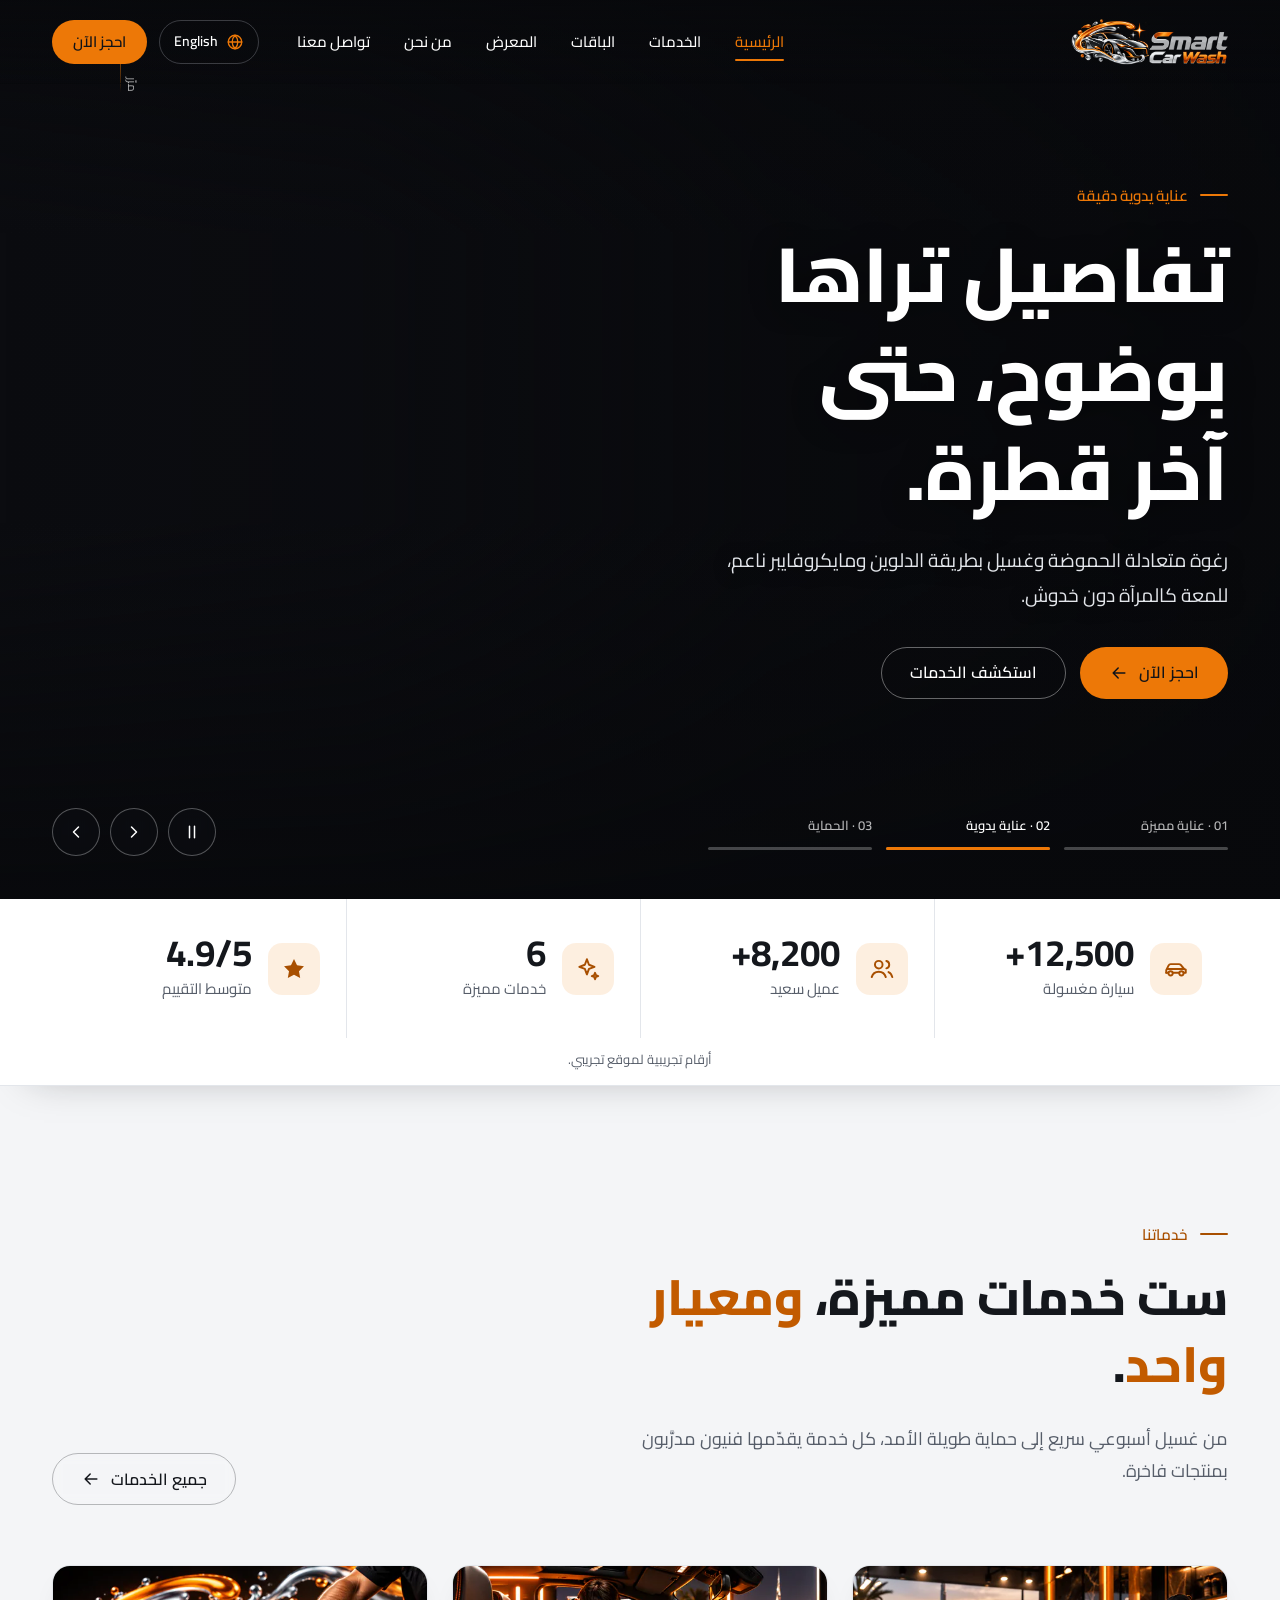
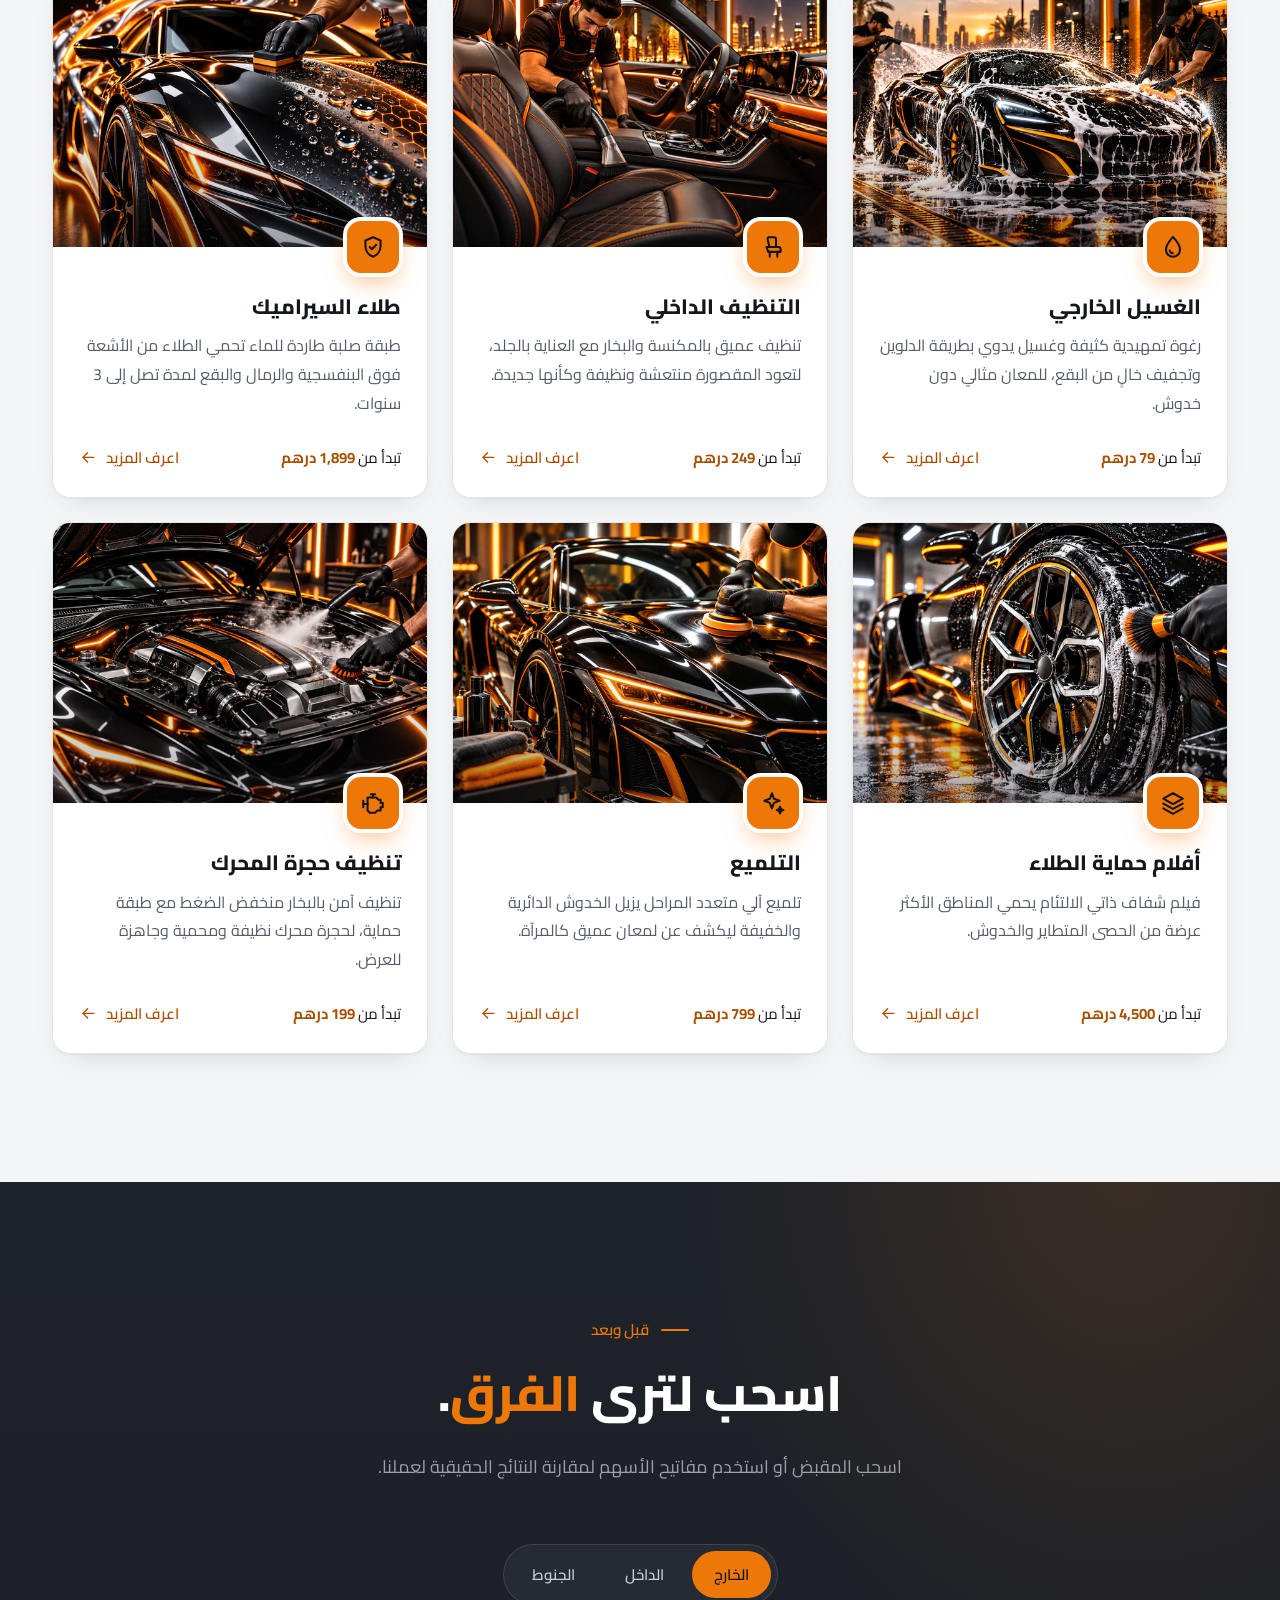
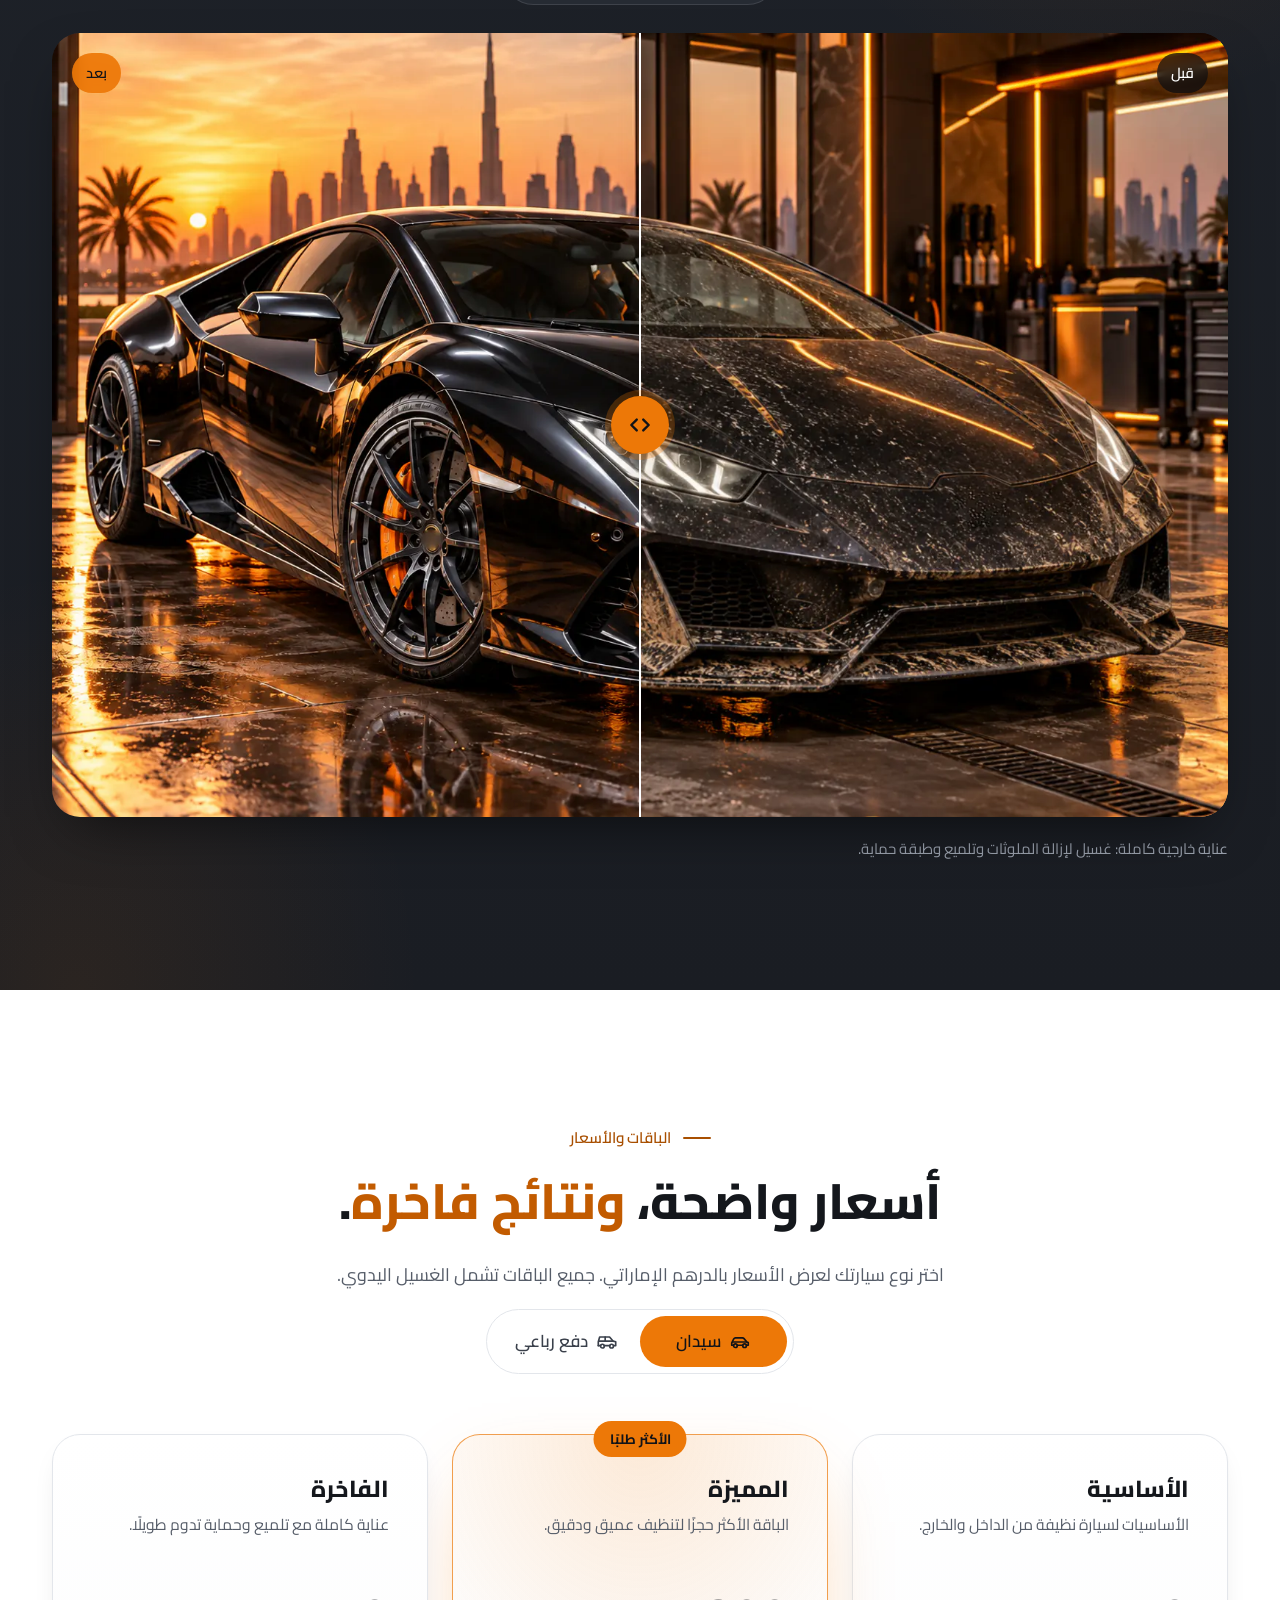
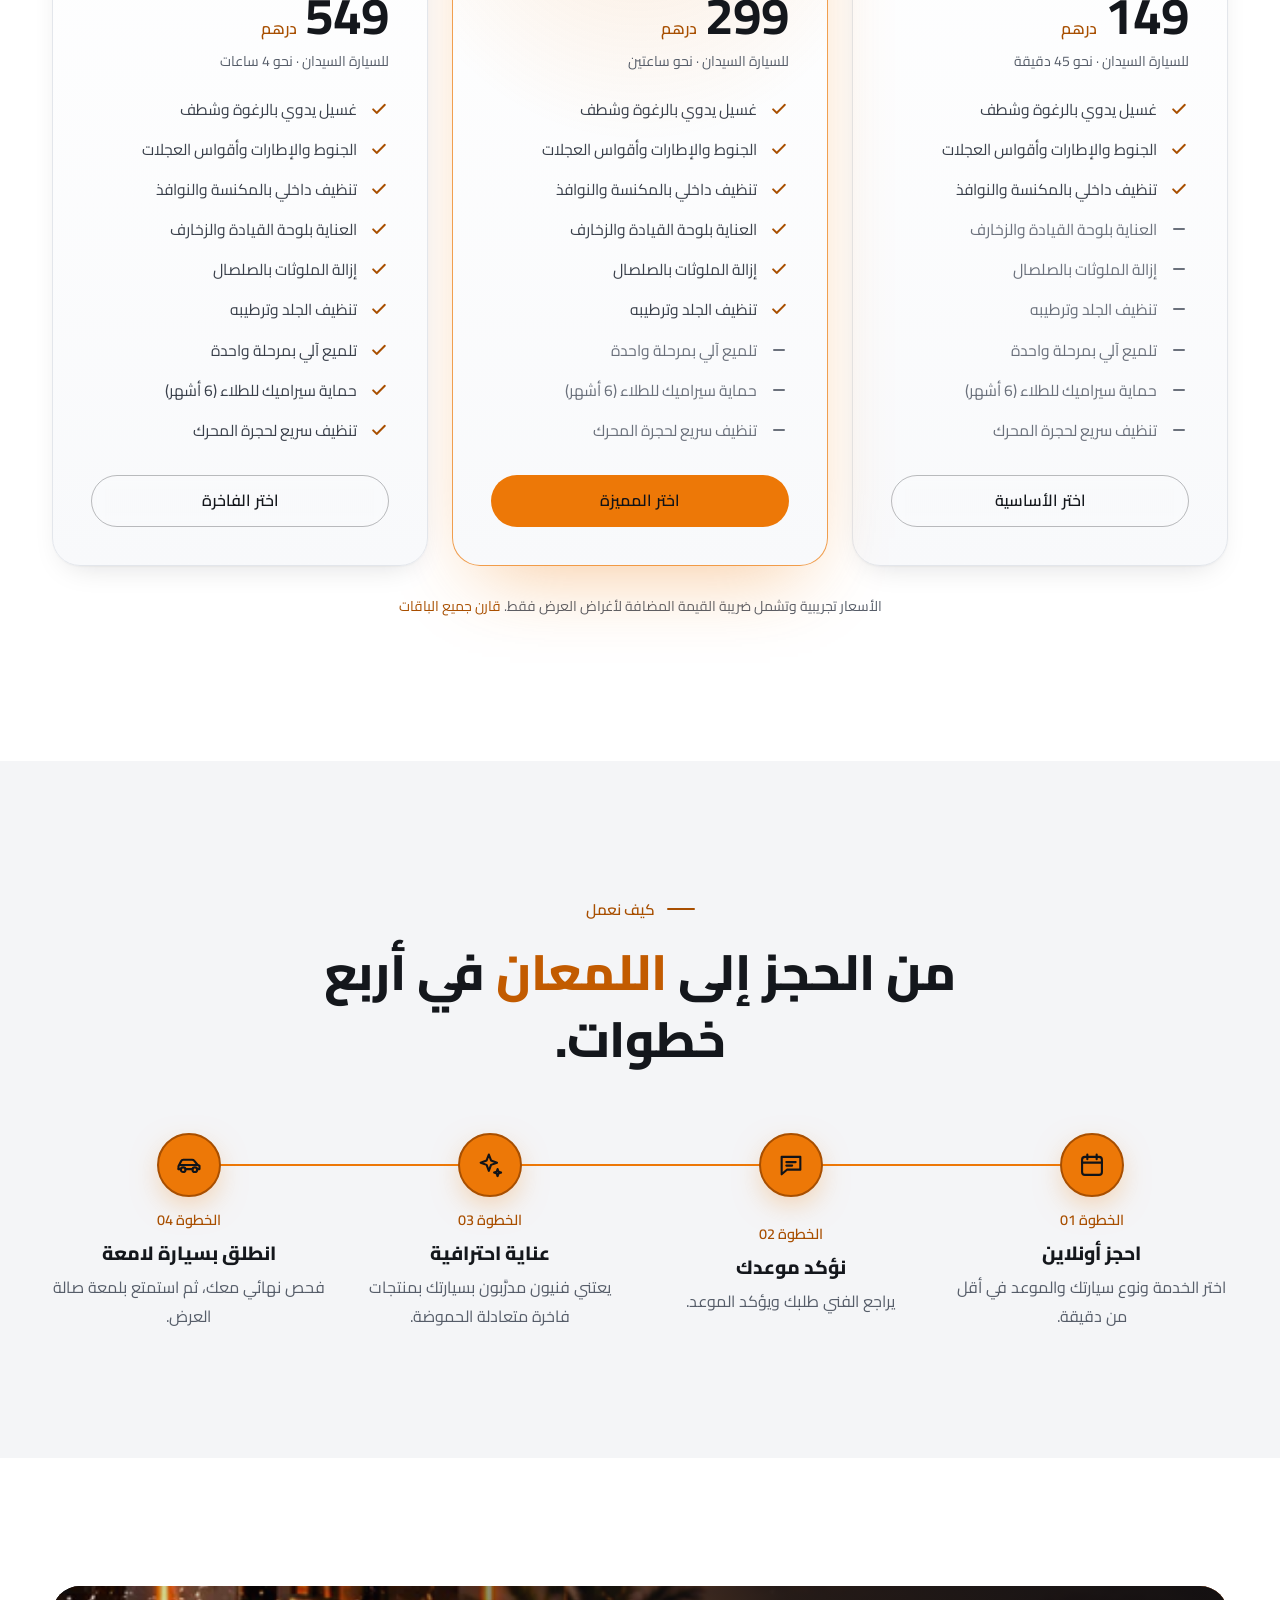
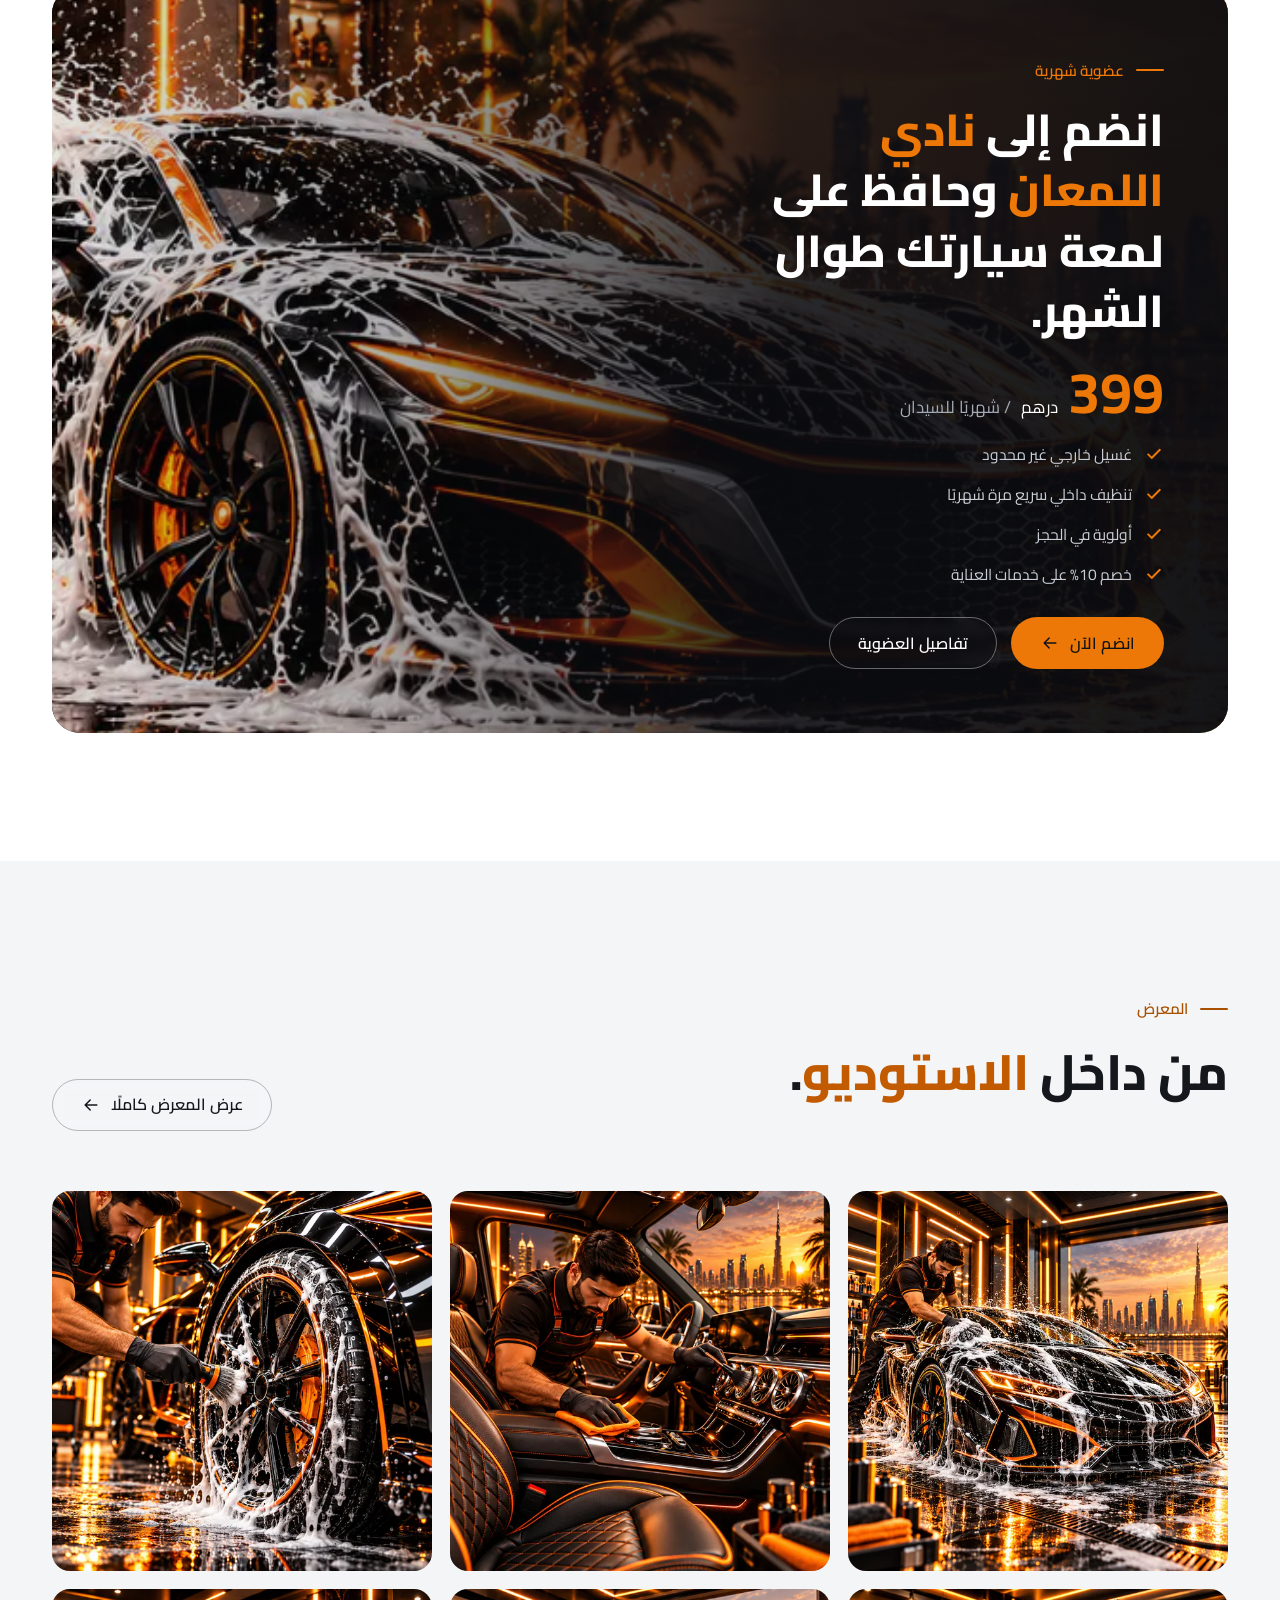
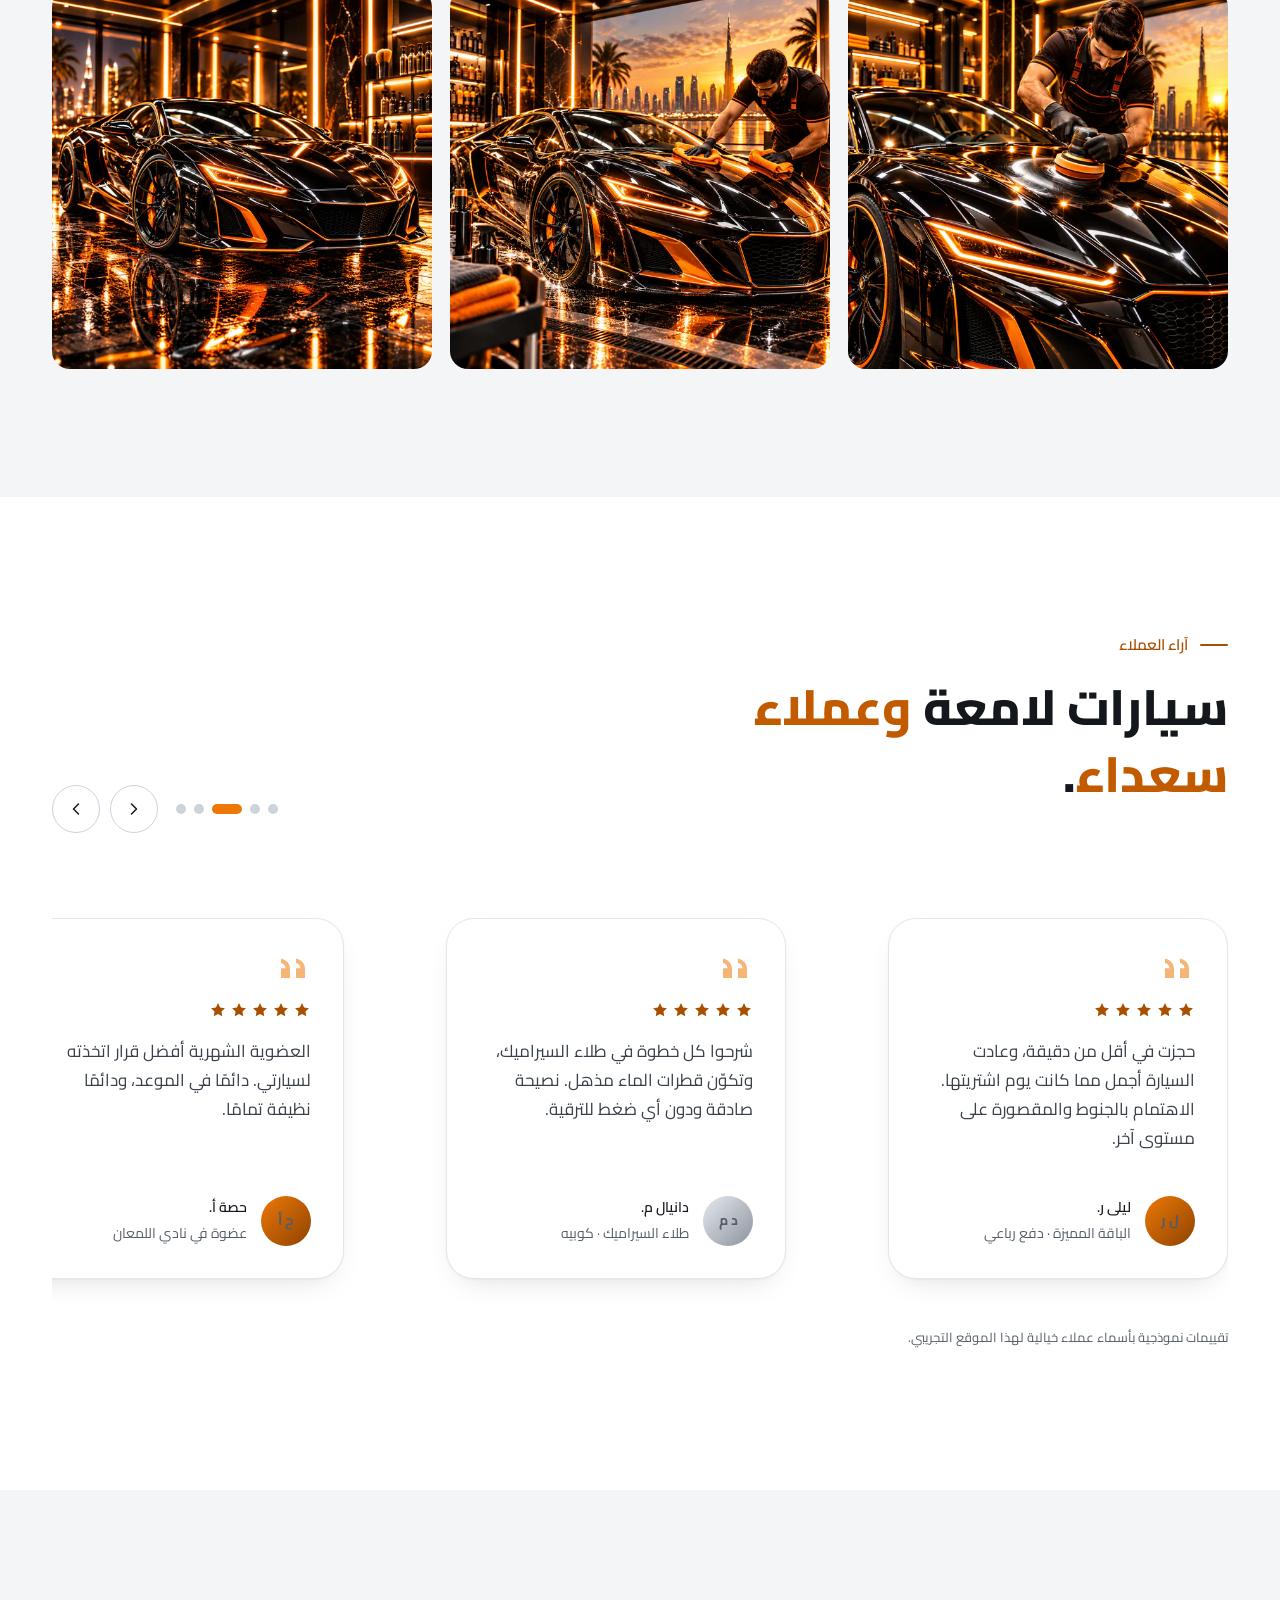
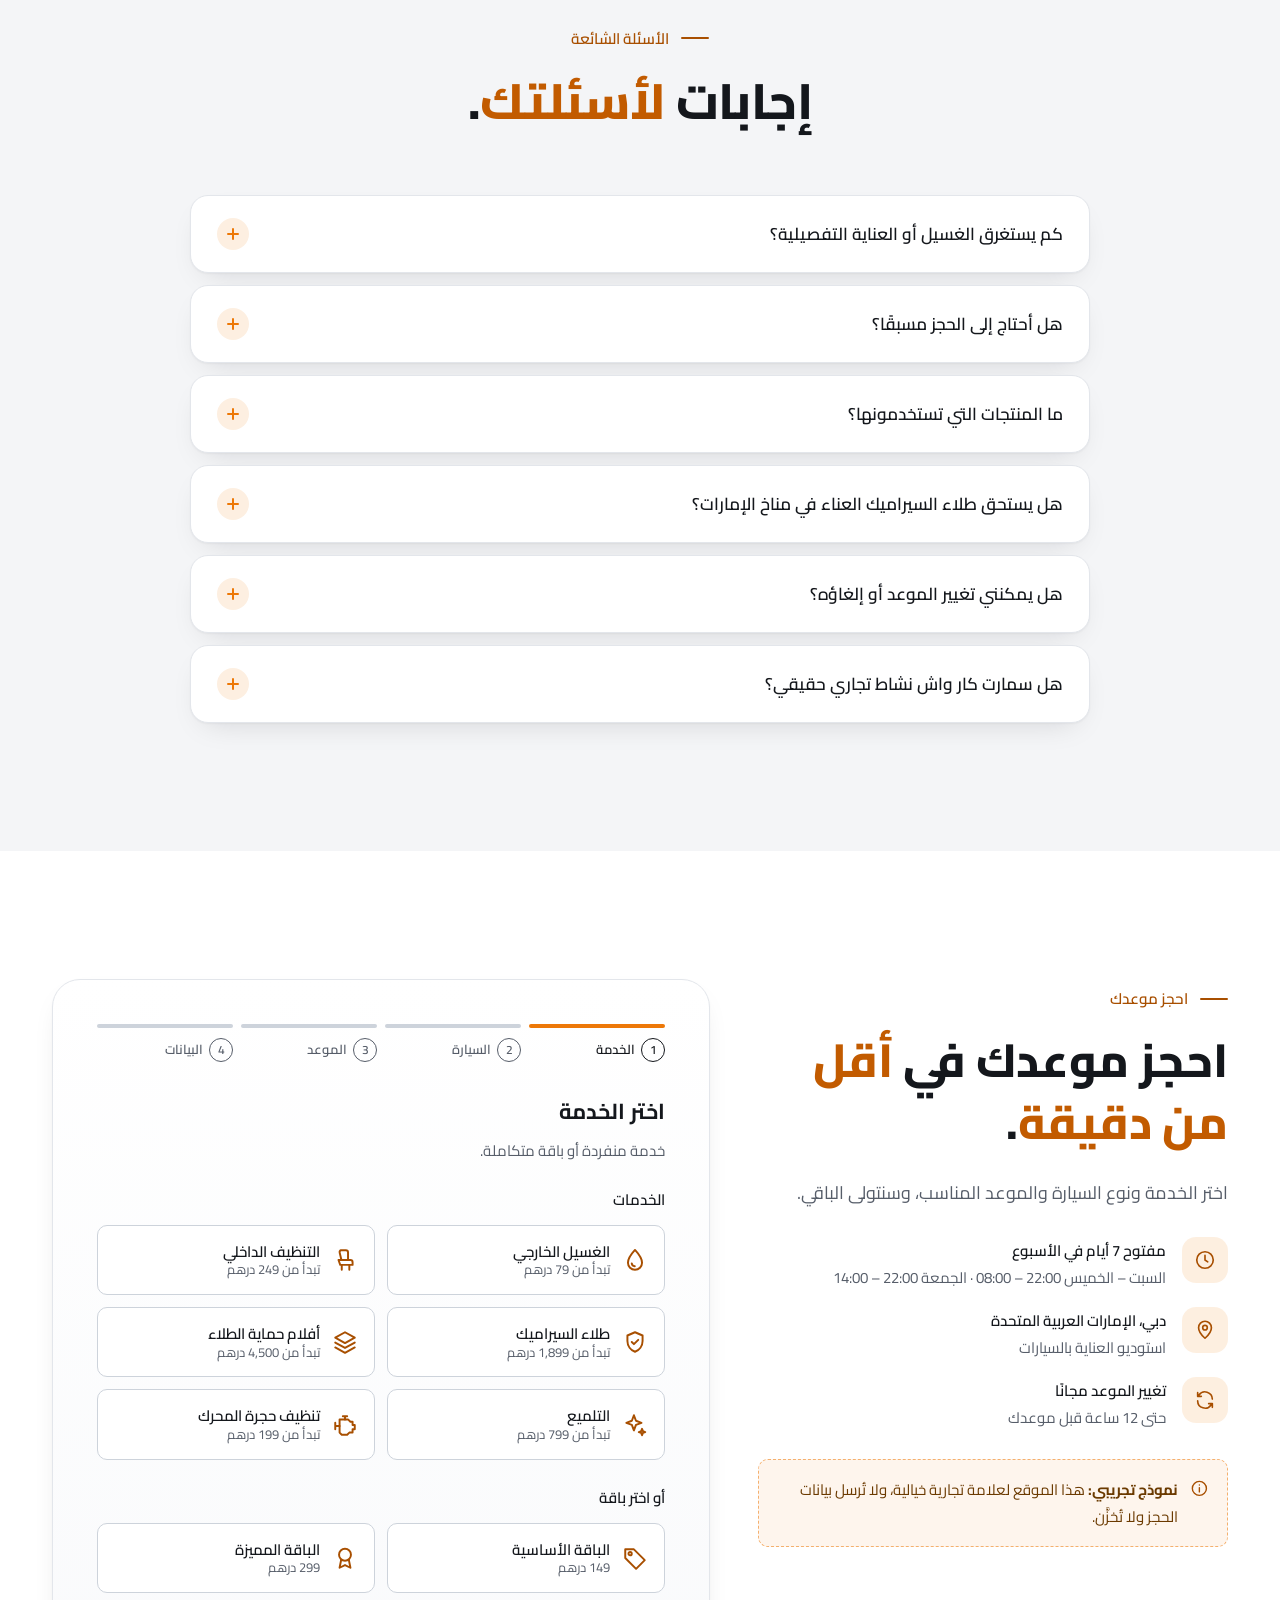
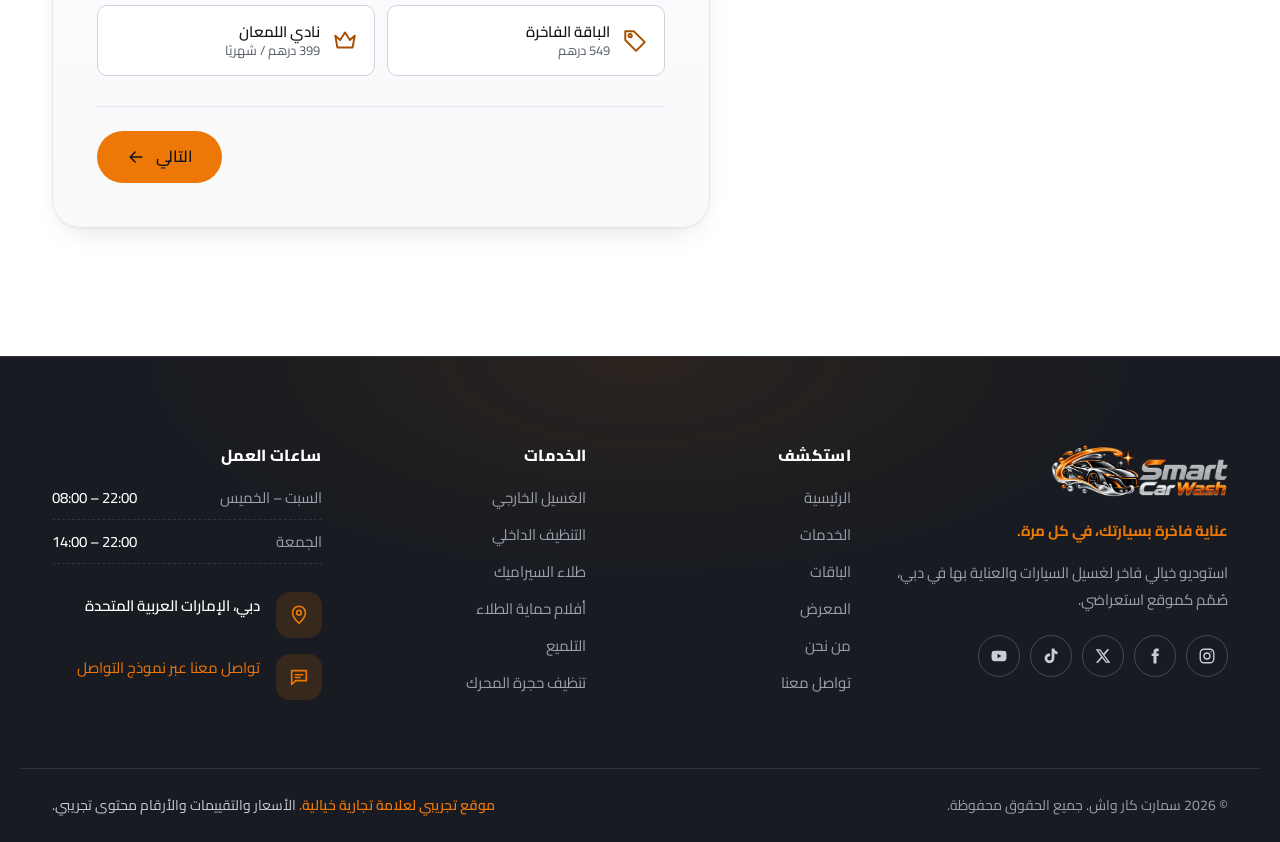
==== commit 5040a21d: "Lighten color rhythm and fix clipped service card badges - Move component colors to theme tokens; li" ====
--- a/ar/index.html
+++ b/ar/index.html
@@ -142,7 +142,7 @@
         <p class="trust-note">أرقام تجريبية لموقع تجريبي.</p>
       </div>
     </section>
-    <section class="section" id="services" aria-labelledby="services-title">
+    <section class="section section--grey" id="services" aria-labelledby="services-title">
       <div class="container">
         <div class="section-head section-head--split" data-reveal>
           <div>
@@ -154,7 +154,7 @@
         </div>
         <div class="cards">
           <article class="card" data-reveal style="--d:0">
-            <div class="card-media"><picture><source type="image/webp" srcset="../images/optimized/services/service-exterior-wash-600.webp 600w, ../images/optimized/services/service-exterior-wash.webp 1200w" sizes="(min-width: 1100px) 400px, (min-width: 700px) 50vw, 100vw"><img src="../images/optimized/services/service-exterior-wash-600.jpg" srcset="../images/optimized/services/service-exterior-wash-600.jpg 600w, ../images/optimized/services/service-exterior-wash.jpg 1200w" sizes="(min-width: 1100px) 400px, (min-width: 700px) 50vw, 100vw" alt="فنيان يغسلان سيارة رياضية سوداء بالرغوة" width="1200" height="900" loading="lazy" decoding="async"></picture><span class="card-icon"><svg class="icon" aria-hidden="true" focusable="false"><use href="../assets/icons.svg#i-droplet"/></svg></span></div>
+            <div class="card-top"><div class="card-media"><picture><source type="image/webp" srcset="../images/optimized/services/service-exterior-wash-600.webp 600w, ../images/optimized/services/service-exterior-wash.webp 1200w" sizes="(min-width: 1100px) 400px, (min-width: 700px) 50vw, 100vw"><img src="../images/optimized/services/service-exterior-wash-600.jpg" srcset="../images/optimized/services/service-exterior-wash-600.jpg 600w, ../images/optimized/services/service-exterior-wash.jpg 1200w" sizes="(min-width: 1100px) 400px, (min-width: 700px) 50vw, 100vw" alt="فنيان يغسلان سيارة رياضية سوداء بالرغوة" width="1200" height="900" loading="lazy" decoding="async"></picture></div><span class="card-icon"><svg class="icon" aria-hidden="true" focusable="false"><use href="../assets/icons.svg#i-droplet"/></svg></span></div>
             <div class="card-body">
               <h3><a class="stretched" href="services.html#exterior-wash">الغسيل الخارجي</a></h3>
               <p>رغوة تمهيدية كثيفة وغسيل يدوي بطريقة الدلوين وتجفيف خالٍ من البقع، للمعان مثالي دون خدوش.</p>
@@ -165,7 +165,7 @@
             </div>
           </article>
           <article class="card" data-reveal style="--d:1">
-            <div class="card-media"><picture><source type="image/webp" srcset="../images/optimized/services/service-interior-detailing-600.webp 600w, ../images/optimized/services/service-interior-detailing.webp 1200w" sizes="(min-width: 1100px) 400px, (min-width: 700px) 50vw, 100vw"><img src="../images/optimized/services/service-interior-detailing-600.jpg" srcset="../images/optimized/services/service-interior-detailing-600.jpg 600w, ../images/optimized/services/service-interior-detailing.jpg 1200w" sizes="(min-width: 1100px) 400px, (min-width: 700px) 50vw, 100vw" alt="فني ينظف المقاعد الجلدية لسيارة فاخرة بالمكنسة" width="1200" height="900" loading="lazy" decoding="async"></picture><span class="card-icon"><svg class="icon" aria-hidden="true" focusable="false"><use href="../assets/icons.svg#i-seat"/></svg></span></div>
+            <div class="card-top"><div class="card-media"><picture><source type="image/webp" srcset="../images/optimized/services/service-interior-detailing-600.webp 600w, ../images/optimized/services/service-interior-detailing.webp 1200w" sizes="(min-width: 1100px) 400px, (min-width: 700px) 50vw, 100vw"><img src="../images/optimized/services/service-interior-detailing-600.jpg" srcset="../images/optimized/services/service-interior-detailing-600.jpg 600w, ../images/optimized/services/service-interior-detailing.jpg 1200w" sizes="(min-width: 1100px) 400px, (min-width: 700px) 50vw, 100vw" alt="فني ينظف المقاعد الجلدية لسيارة فاخرة بالمكنسة" width="1200" height="900" loading="lazy" decoding="async"></picture></div><span class="card-icon"><svg class="icon" aria-hidden="true" focusable="false"><use href="../assets/icons.svg#i-seat"/></svg></span></div>
             <div class="card-body">
               <h3><a class="stretched" href="services.html#interior-detailing">التنظيف الداخلي</a></h3>
               <p>تنظيف عميق بالمكنسة والبخار مع العناية بالجلد، لتعود المقصورة منتعشة ونظيفة وكأنها جديدة.</p>
@@ -176,7 +176,7 @@
             </div>
           </article>
           <article class="card" data-reveal style="--d:2">
-            <div class="card-media"><picture><source type="image/webp" srcset="../images/optimized/services/service-ceramic-coating-600.webp 600w, ../images/optimized/services/service-ceramic-coating.webp 1200w" sizes="(min-width: 1100px) 400px, (min-width: 700px) 50vw, 100vw"><img src="../images/optimized/services/service-ceramic-coating-600.jpg" srcset="../images/optimized/services/service-ceramic-coating-600.jpg 600w, ../images/optimized/services/service-ceramic-coating.jpg 1200w" sizes="(min-width: 1100px) 400px, (min-width: 700px) 50vw, 100vw" alt="تطبيق طلاء السيراميك على غطاء محرك أسود مع تكوّن قطرات الماء على سطحه" width="1200" height="900" loading="lazy" decoding="async"></picture><span class="card-icon"><svg class="icon" aria-hidden="true" focusable="false"><use href="../assets/icons.svg#i-shield"/></svg></span></div>
+            <div class="card-top"><div class="card-media"><picture><source type="image/webp" srcset="../images/optimized/services/service-ceramic-coating-600.webp 600w, ../images/optimized/services/service-ceramic-coating.webp 1200w" sizes="(min-width: 1100px) 400px, (min-width: 700px) 50vw, 100vw"><img src="../images/optimized/services/service-ceramic-coating-600.jpg" srcset="../images/optimized/services/service-ceramic-coating-600.jpg 600w, ../images/optimized/services/service-ceramic-coating.jpg 1200w" sizes="(min-width: 1100px) 400px, (min-width: 700px) 50vw, 100vw" alt="تطبيق طلاء السيراميك على غطاء محرك أسود مع تكوّن قطرات الماء على سطحه" width="1200" height="900" loading="lazy" decoding="async"></picture></div><span class="card-icon"><svg class="icon" aria-hidden="true" focusable="false"><use href="../assets/icons.svg#i-shield"/></svg></span></div>
             <div class="card-body">
               <h3><a class="stretched" href="services.html#ceramic-coating">طلاء السيراميك</a></h3>
               <p>طبقة صلبة طاردة للماء تحمي الطلاء من الأشعة فوق البنفسجية والرمال والبقع لمدة تصل إلى 3 سنوات.</p>
@@ -187,7 +187,7 @@
             </div>
           </article>
           <article class="card" data-reveal style="--d:0">
-            <div class="card-media"><picture><source type="image/webp" srcset="../images/optimized/services/service-wheel-cleaning-600.webp 600w, ../images/optimized/services/service-wheel-cleaning.webp 1200w" sizes="(min-width: 1100px) 400px, (min-width: 700px) 50vw, 100vw"><img src="../images/optimized/services/service-wheel-cleaning-600.jpg" srcset="../images/optimized/services/service-wheel-cleaning-600.jpg 600w, ../images/optimized/services/service-wheel-cleaning.jpg 1200w" sizes="(min-width: 1100px) 400px, (min-width: 700px) 50vw, 100vw" alt="فني ينظف جنطًا مغطى بالرغوة بالفرشاة" width="1200" height="900" loading="lazy" decoding="async"></picture><span class="card-icon"><svg class="icon" aria-hidden="true" focusable="false"><use href="../assets/icons.svg#i-layers"/></svg></span></div>
+            <div class="card-top"><div class="card-media"><picture><source type="image/webp" srcset="../images/optimized/services/service-wheel-cleaning-600.webp 600w, ../images/optimized/services/service-wheel-cleaning.webp 1200w" sizes="(min-width: 1100px) 400px, (min-width: 700px) 50vw, 100vw"><img src="../images/optimized/services/service-wheel-cleaning-600.jpg" srcset="../images/optimized/services/service-wheel-cleaning-600.jpg 600w, ../images/optimized/services/service-wheel-cleaning.jpg 1200w" sizes="(min-width: 1100px) 400px, (min-width: 700px) 50vw, 100vw" alt="فني ينظف جنطًا مغطى بالرغوة بالفرشاة" width="1200" height="900" loading="lazy" decoding="async"></picture></div><span class="card-icon"><svg class="icon" aria-hidden="true" focusable="false"><use href="../assets/icons.svg#i-layers"/></svg></span></div>
             <div class="card-body">
               <h3><a class="stretched" href="services.html#paint-protection-film">أفلام حماية الطلاء</a></h3>
               <p>فيلم شفاف ذاتي الالتئام يحمي المناطق الأكثر عرضة من الحصى المتطاير والخدوش.</p>
@@ -198,7 +198,7 @@
             </div>
           </article>
           <article class="card" data-reveal style="--d:1">
-            <div class="card-media"><picture><source type="image/webp" srcset="../images/optimized/services/service-polishing-600.webp 600w, ../images/optimized/services/service-polishing.webp 1200w" sizes="(min-width: 1100px) 400px, (min-width: 700px) 50vw, 100vw"><img src="../images/optimized/services/service-polishing-600.jpg" srcset="../images/optimized/services/service-polishing-600.jpg 600w, ../images/optimized/services/service-polishing.jpg 1200w" sizes="(min-width: 1100px) 400px, (min-width: 700px) 50vw, 100vw" alt="آلة تلميع تمنح سيارة رياضية سوداء لمعانًا كالمرآة" width="1200" height="900" loading="lazy" decoding="async"></picture><span class="card-icon"><svg class="icon" aria-hidden="true" focusable="false"><use href="../assets/icons.svg#i-sparkle"/></svg></span></div>
+            <div class="card-top"><div class="card-media"><picture><source type="image/webp" srcset="../images/optimized/services/service-polishing-600.webp 600w, ../images/optimized/services/service-polishing.webp 1200w" sizes="(min-width: 1100px) 400px, (min-width: 700px) 50vw, 100vw"><img src="../images/optimized/services/service-polishing-600.jpg" srcset="../images/optimized/services/service-polishing-600.jpg 600w, ../images/optimized/services/service-polishing.jpg 1200w" sizes="(min-width: 1100px) 400px, (min-width: 700px) 50vw, 100vw" alt="آلة تلميع تمنح سيارة رياضية سوداء لمعانًا كالمرآة" width="1200" height="900" loading="lazy" decoding="async"></picture></div><span class="card-icon"><svg class="icon" aria-hidden="true" focusable="false"><use href="../assets/icons.svg#i-sparkle"/></svg></span></div>
             <div class="card-body">
               <h3><a class="stretched" href="services.html#polishing">التلميع</a></h3>
               <p>تلميع آلي متعدد المراحل يزيل الخدوش الدائرية والخفيفة ليكشف عن لمعان عميق كالمرآة.</p>
@@ -209,7 +209,7 @@
             </div>
           </article>
           <article class="card" data-reveal style="--d:2">
-            <div class="card-media"><picture><source type="image/webp" srcset="../images/optimized/services/service-engine-bay-600.webp 600w, ../images/optimized/services/service-engine-bay.webp 1200w" sizes="(min-width: 1100px) 400px, (min-width: 700px) 50vw, 100vw"><img src="../images/optimized/services/service-engine-bay-600.jpg" srcset="../images/optimized/services/service-engine-bay-600.jpg 600w, ../images/optimized/services/service-engine-bay.jpg 1200w" sizes="(min-width: 1100px) 400px, (min-width: 700px) 50vw, 100vw" alt="تنظيف حجرة المحرك بالبخار وفرشاة دقيقة" width="1200" height="900" loading="lazy" decoding="async"></picture><span class="card-icon"><svg class="icon" aria-hidden="true" focusable="false"><use href="../assets/icons.svg#i-engine"/></svg></span></div>
+            <div class="card-top"><div class="card-media"><picture><source type="image/webp" srcset="../images/optimized/services/service-engine-bay-600.webp 600w, ../images/optimized/services/service-engine-bay.webp 1200w" sizes="(min-width: 1100px) 400px, (min-width: 700px) 50vw, 100vw"><img src="../images/optimized/services/service-engine-bay-600.jpg" srcset="../images/optimized/services/service-engine-bay-600.jpg 600w, ../images/optimized/services/service-engine-bay.jpg 1200w" sizes="(min-width: 1100px) 400px, (min-width: 700px) 50vw, 100vw" alt="تنظيف حجرة المحرك بالبخار وفرشاة دقيقة" width="1200" height="900" loading="lazy" decoding="async"></picture></div><span class="card-icon"><svg class="icon" aria-hidden="true" focusable="false"><use href="../assets/icons.svg#i-engine"/></svg></span></div>
             <div class="card-body">
               <h3><a class="stretched" href="services.html#engine-bay">تنظيف حجرة المحرك</a></h3>
               <p>تنظيف آمن بالبخار منخفض الضغط مع طبقة حماية، لحجرة محرك نظيفة ومحمية وجاهزة للعرض.</p>
@@ -222,7 +222,7 @@
         </div>
       </div>
     </section>
-    <section class="section section--alt" id="results" aria-labelledby="results-title">
+    <section class="section section--dark" id="results" aria-labelledby="results-title">
       <div class="container">
         <div class="section-head section-head--center" data-reveal>
           <p class="eyebrow">قبل وبعد</p>
@@ -268,7 +268,7 @@
         </div>
       </div>
     </section>
-    <section class="section" id="packages" aria-labelledby="packages-title">
+    <section class="section section--white" id="packages" aria-labelledby="packages-title">
       <div class="container">
         <div class="section-head section-head--center" data-reveal>
           <p class="eyebrow">الباقات والأسعار</p>
@@ -312,7 +312,7 @@
         <p class="pricing-note">الأسعار تجريبية وتشمل ضريبة القيمة المضافة لأغراض العرض فقط. <a href="packages.html">قارن جميع الباقات</a></p>
       </div>
     </section>
-    <section class="section section--charcoal" aria-labelledby="how-title">
+    <section class="section section--grey" aria-labelledby="how-title">
       <div class="container">
 
         <div class="section-head section-head--center" data-reveal>
@@ -356,7 +356,7 @@
         </ol>
       </div>
     </section>
-    <section class="section section--tight" aria-labelledby="club-title">
+    <section class="section section--white" aria-labelledby="club-title">
       <div class="container">
         <div class="promo" data-reveal="zoom">
           <div class="hero-media"><picture><source type="image/webp" srcset="../images/optimized/banners/banner-membership-1200.webp 1200w, ../images/optimized/banners/banner-membership.webp 2400w" sizes="(min-width: 1240px) 1180px, 100vw"><img src="../images/optimized/banners/banner-membership-1200.jpg" srcset="../images/optimized/banners/banner-membership-1200.jpg 1200w, ../images/optimized/banners/banner-membership.jpg 2400w" sizes="(min-width: 1240px) 1180px, 100vw" alt="" width="2400" height="800" loading="lazy" decoding="async"></picture></div>
@@ -373,7 +373,7 @@
         </div>
       </div>
     </section>
-    <section class="section section--alt" aria-labelledby="gallery-title">
+    <section class="section section--grey" aria-labelledby="gallery-title">
       <div class="container">
         <div class="section-head section-head--split" data-reveal>
           <div>
@@ -385,7 +385,7 @@
         <div class="gallery-grid"><button class="g-item" type="button" data-lightbox="home" data-cat="exterior" data-full="../images/optimized/gallery/gallery-1-exterior-foam-wash.webp" data-full-jpg="../images/optimized/gallery/gallery-1-exterior-foam-wash.jpg" data-caption="غسيل يدوي بالرغوة" data-alt="فني يغسل سيارة رياضية مغطاة بالرغوة يدويًا" aria-label="عرض الصورة بحجم أكبر: غسيل يدوي بالرغوة" data-reveal style="--d:0"><picture><source type="image/webp" srcset="../images/optimized/gallery/gallery-1-exterior-foam-wash-600.webp 600w, ../images/optimized/gallery/gallery-1-exterior-foam-wash.webp 1200w" sizes="(min-width: 1100px) 300px, (min-width: 720px) 33vw, 50vw"><img src="../images/optimized/gallery/gallery-1-exterior-foam-wash-600.jpg" srcset="../images/optimized/gallery/gallery-1-exterior-foam-wash-600.jpg 600w, ../images/optimized/gallery/gallery-1-exterior-foam-wash.jpg 1200w" sizes="(min-width: 1100px) 300px, (min-width: 720px) 33vw, 50vw" alt="فني يغسل سيارة رياضية مغطاة بالرغوة يدويًا" width="1200" height="1200" loading="lazy" decoding="async"></picture><span class="g-cap"><span><small>خارجي</small>غسيل يدوي بالرغوة</span><span class="g-zoom"><svg class="icon" aria-hidden="true" focusable="false"><use href="../assets/icons.svg#i-expand"/></svg></span></span></button><button class="g-item" type="button" data-lightbox="home" data-cat="interior" data-full="../images/optimized/gallery/gallery-2-interior-cleaning.webp" data-full-jpg="../images/optimized/gallery/gallery-2-interior-cleaning.jpg" data-caption="تنظيف المقصورة" data-alt="فني ينظف المقصورة الداخلية لسيارة فاخرة" aria-label="عرض الصورة بحجم أكبر: تنظيف المقصورة" data-reveal style="--d:1"><picture><source type="image/webp" srcset="../images/optimized/gallery/gallery-2-interior-cleaning-600.webp 600w, ../images/optimized/gallery/gallery-2-interior-cleaning.webp 1200w" sizes="(min-width: 1100px) 300px, (min-width: 720px) 33vw, 50vw"><img src="../images/optimized/gallery/gallery-2-interior-cleaning-600.jpg" srcset="../images/optimized/gallery/gallery-2-interior-cleaning-600.jpg 600w, ../images/optimized/gallery/gallery-2-interior-cleaning.jpg 1200w" sizes="(min-width: 1100px) 300px, (min-width: 720px) 33vw, 50vw" alt="فني ينظف المقصورة الداخلية لسيارة فاخرة" width="1200" height="1200" loading="lazy" decoding="async"></picture><span class="g-cap"><span><small>داخلي</small>تنظيف المقصورة</span><span class="g-zoom"><svg class="icon" aria-hidden="true" focusable="false"><use href="../assets/icons.svg#i-expand"/></svg></span></span></button><button class="g-item" type="button" data-lightbox="home" data-cat="detailing" data-full="../images/optimized/gallery/gallery-3-detailing-wheel.webp" data-full-jpg="../images/optimized/gallery/gallery-3-detailing-wheel.jpg" data-caption="تنظيف عميق للجنوط" data-alt="تنظيف عميق للجنط بفرشاة ناعمة ورغوة" aria-label="عرض الصورة بحجم أكبر: تنظيف عميق للجنوط" data-reveal style="--d:2"><picture><source type="image/webp" srcset="../images/optimized/gallery/gallery-3-detailing-wheel-600.webp 600w, ../images/optimized/gallery/gallery-3-detailing-wheel.webp 1200w" sizes="(min-width: 1100px) 300px, (min-width: 720px) 33vw, 50vw"><img src="../images/optimized/gallery/gallery-3-detailing-wheel-600.jpg" srcset="../images/optimized/gallery/gallery-3-detailing-wheel-600.jpg 600w, ../images/optimized/gallery/gallery-3-detailing-wheel.jpg 1200w" sizes="(min-width: 1100px) 300px, (min-width: 720px) 33vw, 50vw" alt="تنظيف عميق للجنط بفرشاة ناعمة ورغوة" width="1200" height="1200" loading="lazy" decoding="async"></picture><span class="g-cap"><span><small>عناية تفصيلية</small>تنظيف عميق للجنوط</span><span class="g-zoom"><svg class="icon" aria-hidden="true" focusable="false"><use href="../assets/icons.svg#i-expand"/></svg></span></span></button><button class="g-item" type="button" data-lightbox="home" data-cat="detailing" data-full="../images/optimized/gallery/gallery-4-detailing-polish.webp" data-full-jpg="../images/optimized/gallery/gallery-4-detailing-polish.jpg" data-caption="التلميع الآلي" data-alt="فني يلمّع غطاء محرك أسود بالآلة" aria-label="عرض الصورة بحجم أكبر: التلميع الآلي" data-reveal style="--d:3"><picture><source type="image/webp" srcset="../images/optimized/gallery/gallery-4-detailing-polish-600.webp 600w, ../images/optimized/gallery/gallery-4-detailing-polish.webp 1200w" sizes="(min-width: 1100px) 300px, (min-width: 720px) 33vw, 50vw"><img src="../images/optimized/gallery/gallery-4-detailing-polish-600.jpg" srcset="../images/optimized/gallery/gallery-4-detailing-polish-600.jpg 600w, ../images/optimized/gallery/gallery-4-detailing-polish.jpg 1200w" sizes="(min-width: 1100px) 300px, (min-width: 720px) 33vw, 50vw" alt="فني يلمّع غطاء محرك أسود بالآلة" width="1200" height="1200" loading="lazy" decoding="async"></picture><span class="g-cap"><span><small>عناية تفصيلية</small>التلميع الآلي</span><span class="g-zoom"><svg class="icon" aria-hidden="true" focusable="false"><use href="../assets/icons.svg#i-expand"/></svg></span></span></button><button class="g-item" type="button" data-lightbox="home" data-cat="exterior" data-full="../images/optimized/gallery/gallery-7-exterior-hand-dry.webp" data-full-jpg="../images/optimized/gallery/gallery-7-exterior-hand-dry.jpg" data-caption="تجفيف يدوي بالمايكروفايبر" data-alt="فني يجفف سيارة رياضية بمناشف المايكروفايبر" aria-label="عرض الصورة بحجم أكبر: تجفيف يدوي بالمايكروفايبر" data-reveal style="--d:0"><picture><source type="image/webp" srcset="../images/optimized/gallery/gallery-7-exterior-hand-dry-600.webp 600w, ../images/optimized/gallery/gallery-7-exterior-hand-dry.webp 1200w" sizes="(min-width: 1100px) 300px, (min-width: 720px) 33vw, 50vw"><img src="../images/optimized/gallery/gallery-7-exterior-hand-dry-600.jpg" srcset="../images/optimized/gallery/gallery-7-exterior-hand-dry-600.jpg 600w, ../images/optimized/gallery/gallery-7-exterior-hand-dry.jpg 1200w" sizes="(min-width: 1100px) 300px, (min-width: 720px) 33vw, 50vw" alt="فني يجفف سيارة رياضية بمناشف المايكروفايبر" width="1200" height="1200" loading="lazy" decoding="async"></picture><span class="g-cap"><span><small>خارجي</small>تجفيف يدوي بالمايكروفايبر</span><span class="g-zoom"><svg class="icon" aria-hidden="true" focusable="false"><use href="../assets/icons.svg#i-expand"/></svg></span></span></button><button class="g-item" type="button" data-lightbox="home" data-cat="exterior" data-full="../images/optimized/gallery/gallery-8-exterior-finish.webp" data-full-jpg="../images/optimized/gallery/gallery-8-exterior-finish.jpg" data-caption="لمسة صالة العرض" data-alt="سيارة رياضية سوداء لامعة في استوديو بإضاءة برتقالية" aria-label="عرض الصورة بحجم أكبر: لمسة صالة العرض" data-reveal style="--d:1"><picture><source type="image/webp" srcset="../images/optimized/gallery/gallery-8-exterior-finish-600.webp 600w, ../images/optimized/gallery/gallery-8-exterior-finish.webp 1200w" sizes="(min-width: 1100px) 300px, (min-width: 720px) 33vw, 50vw"><img src="../images/optimized/gallery/gallery-8-exterior-finish-600.jpg" srcset="../images/optimized/gallery/gallery-8-exterior-finish-600.jpg 600w, ../images/optimized/gallery/gallery-8-exterior-finish.jpg 1200w" sizes="(min-width: 1100px) 300px, (min-width: 720px) 33vw, 50vw" alt="سيارة رياضية سوداء لامعة في استوديو بإضاءة برتقالية" width="1200" height="1200" loading="lazy" decoding="async"></picture><span class="g-cap"><span><small>خارجي</small>لمسة صالة العرض</span><span class="g-zoom"><svg class="icon" aria-hidden="true" focusable="false"><use href="../assets/icons.svg#i-expand"/></svg></span></span></button></div>
       </div>
     </section>
-    <section class="section" aria-labelledby="reviews-title">
+    <section class="section section--white" aria-labelledby="reviews-title">
       <div class="container" data-testimonials>
         <div class="section-head section-head--split" data-reveal>
           <div>
@@ -433,7 +433,7 @@
         <p class="t-note">تقييمات نموذجية بأسماء عملاء خيالية لهذا الموقع التجريبي.</p>
       </div>
     </section>
-    <section class="section" id="faq" aria-labelledby="faq-title">
+    <section class="section section--grey" id="faq" aria-labelledby="faq-title">
       <div class="container">
 
         <div class="section-head section-head--center" data-reveal>
@@ -469,7 +469,7 @@
         </div>
       </div>
     </section>
-    <section class="section section--alt" id="book" aria-labelledby="book-title">
+    <section class="section section--white" id="book" aria-labelledby="book-title">
       <div class="container booking">
         <div class="booking-aside" data-reveal>
           <p class="eyebrow">احجز موعدك</p>
--- a/assets/css/style.css
+++ b/assets/css/style.css
@@ -12,18 +12,34 @@
   --orange-ink: #A84F00;      /* orange text on light surfaces (5.5:1 on white) */
   --orange-soft: rgba(237, 120, 7, .14);
   --ink: #111318;
-  --ink-2: #15181E;
-  --charcoal: #1A1D24;
-  --charcoal-2: #20242C;
+  --ink-2: #1A1E24;
+  --charcoal: #262B33;          /* cards on dark sections */
+  --charcoal-2: #2C313A;
   --deep: #0B0C10;
   --silver: #C9CED6;
   --muted: #9AA1AD;
   --white: #FFFFFF;
   --light: #F3F4F6;
   --light-ink: #2A2E37;
-  --line: rgba(201, 206, 214, .12);
-  --line-strong: rgba(201, 206, 214, .24);
+  --line: rgba(201, 206, 214, .14);
+  --line-strong: rgba(201, 206, 214, .26);
   --error: #FF8A7A;
+
+  /* semantic theme tokens (dark by default, overridden by light sections) */
+  --heading: #FFFFFF;
+  --accent: #ED7807;            /* orange used as text or icon colour */
+  --accent-strong: #ED7807;     /* orange inside large headings */
+  --text-off: #9CA3AE;          /* "not included" items, still 4.5:1 */
+  --note-text: #E9D7C4;
+  --field-bg: rgba(11, 12, 16, .35);
+  --placeholder: #8A919D;
+  --ghost-border: rgba(255, 255, 255, .38);
+  --icon-btn-bg: rgba(17, 19, 24, .35);
+  --icon-btn-border: rgba(255, 255, 255, .3);
+  --card-shadow: none;
+  --card-shadow-hover: 0 24px 60px -24px rgba(0, 0, 0, .65), 0 0 0 1px rgba(237, 120, 7, .15);
+  --scheme: dark;
+  --dark-bg: #1E2229;
   --success: #5FD39A;
 
   --font-head: "Sora", "Segoe UI", system-ui, -apple-system, sans-serif;
@@ -53,6 +69,66 @@
   --dir: -1;
 }
 
+/* Light sections: white or soft grey, charcoal text, white cards with soft shadows */
+.section--white, .section--grey, .trust, .chip-nav {
+  --heading: #14171C;
+  --silver: #3A404B;            /* body text */
+  --muted: #565D69;
+  --line: #E3E6EB;
+  --line-strong: #CDD3DB;
+  --charcoal: #FFFFFF;          /* card surface */
+  --charcoal-2: #F8F9FB;
+  --ink-2: #F8F9FB;
+  --accent: #A84F00;            /* 5:1 on #F4F5F7 */
+  --accent-strong: #C25B00;     /* large headings only, 3.8:1 */
+  --orange-soft: rgba(237, 120, 7, .12);
+  --text-off: #6B717C;
+  --note-text: #6B3A00;
+  --error: #B42318;
+  --field-bg: #FFFFFF;
+  --placeholder: #6B7280;
+  --ghost-border: rgba(20, 23, 28, .28);
+  --icon-btn-bg: #FFFFFF;
+  --icon-btn-border: #CDD3DB;
+  --card-shadow: 0 1px 2px rgba(17, 19, 24, .04), 0 12px 32px -16px rgba(17, 19, 24, .18);
+  --card-shadow-hover: 0 2px 4px rgba(17, 19, 24, .04), 0 26px 50px -22px rgba(17, 19, 24, .28);
+  --shadow: 0 24px 60px -28px rgba(17, 19, 24, .3);
+  --scheme: light;
+  color: var(--silver);
+}
+.section--white { background: #FFFFFF; }
+.section--grey { background: #F4F5F7; }
+.section--white + .section--white, .section--grey + .section--grey { padding-block-start: 0; }
+
+/* Dark islands: restore dark tokens inside light sections (image overlays, dark cards) */
+.promo, .cta-band, .g-cap, .media-badge, .svc-media .tag, .ba {
+  --heading: #FFFFFF;
+  --silver: #C9CED6;
+  --muted: #A3AAB5;
+  --line: rgba(201, 206, 214, .14);
+  --line-strong: rgba(201, 206, 214, .26);
+  --charcoal: #262B33;
+  --charcoal-2: #2C313A;
+  --ink-2: #1A1E24;
+  --accent: #ED7807;
+  --accent-strong: #ED7807;
+  --orange-soft: rgba(237, 120, 7, .14);
+  --note-text: #E9D7C4;
+  --ghost-border: rgba(255, 255, 255, .38);
+  --card-shadow: none;
+  --shadow: 0 24px 60px -24px rgba(0, 0, 0, .65);
+  --scheme: dark;
+  color: var(--silver);
+}
+
+/* Remaining dark sections: lighter charcoal with soft orange glow */
+.section--dark {
+  background:
+    radial-gradient(55% 60% at 88% 0%, rgba(237, 120, 7, .13), transparent 62%),
+    radial-gradient(45% 50% at 6% 100%, rgba(237, 120, 7, .08), transparent 60%),
+    linear-gradient(180deg, #1E2229 0%, #1A1D23 100%);
+}
+
 :lang(ar) {
   --font-head: "Cairo", "Segoe UI", Tahoma, sans-serif;
   --font-body: "Cairo", "Segoe UI", Tahoma, sans-serif;
@@ -73,7 +149,7 @@
 
 body {
   margin: 0;
-  background: var(--ink);
+  background: var(--dark-bg);
   color: var(--silver);
   font-family: var(--font-body);
   font-size: 1.0625rem;
@@ -92,7 +168,7 @@
 
 h1, h2, h3, h4 {
   margin: 0 0 .5em;
-  color: var(--white);
+  color: var(--heading);
   font-family: var(--font-head);
   font-weight: 700;
   line-height: 1.12;
@@ -107,8 +183,9 @@
 
 p { margin: 0 0 1em; }
 
-a { color: var(--orange); text-decoration: none; transition: color .2s; }
+a { color: var(--accent); text-decoration: none; transition: color .2s; }
 a:hover { color: var(--orange-hover); }
+.section--white a:not(.btn):hover, .section--grey a:not(.btn):hover { color: #7A3A00; }
 
 button, input, select, textarea { font: inherit; color: inherit; }
 button { cursor: pointer; }
@@ -162,18 +239,6 @@
 
 .section { padding-block: clamp(72px, 10vw, 128px); position: relative; }
 .section--tight { padding-block: clamp(56px, 7vw, 88px); }
-.section--alt { background: var(--ink-2); }
-.section--charcoal { background: var(--charcoal); }
-
-.section--light {
-  background: var(--light);
-  color: var(--light-ink);
-}
-.section--light h2, .section--light h3 { color: var(--ink); }
-.section--light .eyebrow { color: var(--orange-ink); }
-.section--light .eyebrow::before { background: var(--orange-ink); }
-.section--light a:not(.btn) { color: var(--orange-ink); }
-.section--light .lead { color: #4A505C; }
 
 .section-head { max-width: 720px; margin-block-end: clamp(36px, 5vw, 60px); }
 .section-head--center { margin-inline: auto; text-align: center; }
@@ -187,20 +252,21 @@
 .eyebrow {
   display: inline-flex; align-items: center; gap: 12px;
   margin-block-end: 16px;
-  color: var(--orange);
+  color: var(--accent);
   font-family: var(--font-head);
   font-size: .8125rem;
   font-weight: 600;
   letter-spacing: .16em;
   text-transform: uppercase;
 }
-.eyebrow::before { content: ""; width: 28px; height: 2px; background: var(--orange); border-radius: 2px; }
+.eyebrow::before { content: ""; width: 28px; height: 2px; background: var(--accent); border-radius: 2px; }
 :lang(ar) .eyebrow { letter-spacing: 0; font-size: .95rem; }
 
 .h2 { font-size: clamp(2rem, 4.2vw, 3.1rem); }
 .lead { font-size: clamp(1.05rem, 1.4vw, 1.2rem); color: var(--muted); max-width: 640px; }
 .section-head--center .lead { margin-inline: auto; }
-.accent { color: var(--orange); }
+.accent { color: var(--accent); }
+h1 .accent, h2 .accent, .h1 .accent, .h2 .accent { color: var(--accent-strong); }
 
 .grid-2 { display: grid; gap: clamp(32px, 5vw, 72px); align-items: center; }
 @media (min-width: 900px) { .grid-2 { grid-template-columns: 1fr 1fr; } }
@@ -227,9 +293,8 @@
 
 .btn-primary { --btn-bg: var(--orange); color: var(--ink); }
 .btn-primary:hover { --btn-bg: var(--orange-hover); color: var(--ink); transform: translateY(-2px); box-shadow: var(--glow); }
-.btn-ghost { border-color: rgba(255, 255, 255, .38); color: var(--white); backdrop-filter: blur(6px); }
-.btn-ghost:hover { border-color: var(--orange); color: var(--white); background: rgba(237, 120, 7, .12); transform: translateY(-2px); }
-.section--light .btn-ghost { border-color: rgba(17, 19, 24, .3); color: var(--ink); }
+.btn-ghost { border-color: var(--ghost-border); color: var(--heading); backdrop-filter: blur(6px); }
+.btn-ghost:hover { border-color: var(--orange); color: var(--heading); background: rgba(237, 120, 7, .12); transform: translateY(-2px); }
 .btn-sm { min-height: 44px; padding: 10px 20px; font-size: .9375rem; }
 .btn-block { width: 100%; }
 .btn[disabled] { opacity: .55; pointer-events: none; }
@@ -273,7 +338,7 @@
   position: relative;
   display: block;
   padding: 10px 14px;
-  color: var(--white);
+  color: var(--heading);
   font-family: var(--font-head);
   font-size: .9375rem;
   font-weight: 500;
@@ -289,7 +354,7 @@
 }
 [dir="rtl"] .main-nav a::after { --origin-start: right; }
 .main-nav a:hover::after, .main-nav a[aria-current="page"]::after { transform: scaleX(1); }
-.main-nav a[aria-current="page"] { color: var(--orange); }
+.main-nav a[aria-current="page"] { color: var(--accent); }
 
 .header-actions { display: flex; align-items: center; gap: 12px; }
 
@@ -297,11 +362,11 @@
   display: inline-flex; align-items: center; gap: 8px;
   min-height: 44px; padding: 8px 14px;
   border: 1px solid var(--line-strong); border-radius: 999px;
-  color: var(--white);
+  color: var(--heading);
   font-size: .875rem; font-weight: 600;
 }
-.lang-switch:hover { border-color: var(--orange); color: var(--white); }
-.lang-switch .icon { width: 18px; height: 18px; color: var(--orange); }
+.lang-switch:hover { border-color: var(--accent); color: var(--heading); }
+.lang-switch .icon { width: 18px; height: 18px; color: var(--accent); }
 
 .menu-toggle {
   display: none;
@@ -343,10 +408,10 @@
   display: flex; justify-content: space-between; align-items: center;
   padding: 14px 0;
   border-bottom: 1px solid var(--line);
-  color: var(--white);
+  color: var(--heading);
   font-family: var(--font-head); font-size: 1.6rem; font-weight: 600;
 }
-.mobile-menu a[aria-current="page"] { color: var(--orange); }
+.mobile-menu a[aria-current="page"] { color: var(--accent); }
 .mobile-menu .mobile-menu__foot { margin-block-start: auto; padding-block-start: 32px; display: grid; gap: 14px; }
 .mobile-menu .mobile-menu__foot p { color: var(--muted); font-size: .9375rem; margin: 0; }
 
@@ -373,7 +438,7 @@
   height: 100svh;
   overflow: hidden;
   background: var(--deep);
-  color: var(--white);
+  color: var(--heading);
 }
 .hero-slide {
   position: absolute; inset: 0;
@@ -406,7 +471,7 @@
 .hero h1, .hero .h1 {
   margin-block-start: 0;
   margin-block-end: 22px;
-  color: var(--white);
+  color: var(--heading);
   font-family: var(--font-head);
   font-weight: 700;
   font-size: clamp(2.5rem, 6vw, 4.75rem);
@@ -417,7 +482,7 @@
 }
 :lang(ar) .hero h1, :lang(ar) .hero .h1 { line-height: 1.3; letter-spacing: 0; font-weight: 800; }
 .hero-text { max-width: 540px; margin-block-end: 34px; font-size: clamp(1.05rem, 1.5vw, 1.25rem); color: #E3E6EB; text-shadow: 0 1px 16px rgba(0, 0, 0, .5); }
-.hero .eyebrow { color: var(--orange); }
+.hero .eyebrow { color: var(--accent); }
 .btn-row { display: flex; flex-wrap: wrap; gap: 14px; }
 
 .hero-anim > * { opacity: 0; }
@@ -452,7 +517,7 @@
   transform-origin: var(--origin-start, left);
 }
 [dir="rtl"] .hero-dot .bar::after { --origin-start: right; }
-.hero-dot[aria-current="true"] { color: var(--white); }
+.hero-dot[aria-current="true"] { color: var(--heading); }
 .hero-dot[aria-current="true"] .bar::after { animation: progress var(--slide-dur, 7s) linear forwards; }
 .hero.is-paused .hero-dot[aria-current="true"] .bar::after,
 .hero.is-hold .hero-dot[aria-current="true"] .bar::after { animation-play-state: paused; }
@@ -463,13 +528,13 @@
 .icon-btn {
   display: inline-grid; place-items: center;
   width: 48px; height: 48px; flex: none;
-  border: 1px solid rgba(255, 255, 255, .3); border-radius: 50%;
-  background: rgba(17, 19, 24, .35);
-  color: var(--white);
+  border: 1px solid var(--icon-btn-border); border-radius: 50%;
+  background: var(--icon-btn-bg);
+  color: var(--heading);
   backdrop-filter: blur(6px);
   transition: border-color .25s, background-color .25s, color .25s;
 }
-.icon-btn:hover { border-color: var(--orange); background: var(--orange); color: var(--ink); }
+.icon-btn:hover { border-color: var(--accent); background: var(--orange); color: var(--ink); }
 .icon-btn .icon { width: 20px; height: 20px; }
 .hero-arrows { display: flex; gap: 10px; margin-inline-start: auto; }
 .hero-pause .icon-play { display: none; }
@@ -509,7 +574,7 @@
   padding-block: calc(var(--header-h) + 60px) clamp(48px, 7vw, 88px);
   overflow: hidden;
   background: var(--deep);
-  color: var(--white);
+  color: var(--heading);
 }
 .page-hero .hero-media img { animation: kenburns 14s linear both; }
 .page-hero::after {
@@ -523,12 +588,12 @@
 .page-hero h1 { font-size: clamp(2.4rem, 5.4vw, 4.2rem); max-width: 820px; text-wrap: balance; }
 .page-hero .lead { color: #DADDE3; }
 .breadcrumb ol { display: flex; flex-wrap: wrap; gap: 8px; margin-block-end: 18px; font-size: .875rem; color: rgba(255, 255, 255, .7); }
-.breadcrumb li + li::before { content: "/"; margin-inline-end: 8px; color: var(--orange); }
+.breadcrumb li + li::before { content: "/"; margin-inline-end: 8px; color: var(--accent); }
 .breadcrumb a { color: rgba(255, 255, 255, .85); }
-.breadcrumb a:hover { color: var(--orange); }
+.breadcrumb a:hover { color: var(--accent); }
 
 /* ---------- Trust strip ---------- */
-.trust { position: relative; z-index: 4; margin-block-start: -1px; background: var(--charcoal); border-block: 1px solid var(--line); }
+.trust { position: relative; z-index: 4; margin-block-start: -1px; background: #FFFFFF; border-block-end: 1px solid var(--line); box-shadow: 0 18px 40px -30px rgba(17, 19, 24, .35); }
 .trust ul { display: grid; grid-template-columns: repeat(2, 1fr); }
 .trust li {
   display: flex; align-items: center; gap: 16px;
@@ -538,9 +603,9 @@
 }
 .trust li:nth-child(2n) { border-inline-end: 0; }
 .trust li:nth-child(n+3) { border-block-end: 0; }
-.trust .trust-icon { display: grid; place-items: center; width: 52px; height: 52px; flex: none; border-radius: 14px; background: var(--orange-soft); color: var(--orange); }
+.trust .trust-icon { display: grid; place-items: center; width: 52px; height: 52px; flex: none; border-radius: 14px; background: var(--orange-soft); color: var(--accent); }
 .trust .trust-icon .icon { width: 26px; height: 26px; }
-.trust .num { display: block; color: var(--white); font-family: var(--font-head); font-size: clamp(1.6rem, 3vw, 2.3rem); font-weight: 700; line-height: 1.1; font-variant-numeric: tabular-nums; }
+.trust .num { display: block; color: var(--heading); font-family: var(--font-head); font-size: clamp(1.6rem, 3vw, 2.3rem); font-weight: 700; line-height: 1.1; font-variant-numeric: tabular-nums; }
 .trust .label { font-size: .9375rem; color: var(--muted); }
 .trust-note { margin: 0; padding-block: 10px 14px; text-align: center; font-size: .8125rem; color: var(--muted); }
 @media (min-width: 900px) {
@@ -565,33 +630,42 @@
   overflow: hidden;
   transition: transform .45s var(--ease), border-color .35s, box-shadow .45s;
 }
-.card:hover { transform: translateY(-6px); border-color: rgba(237, 120, 7, .45); box-shadow: var(--shadow), 0 0 0 1px rgba(237, 120, 7, .15); }
+.card { box-shadow: var(--card-shadow); }
+.card:hover { transform: translateY(-6px); border-color: rgba(237, 120, 7, .45); box-shadow: var(--card-shadow-hover); }
 .card-media { position: relative; aspect-ratio: 4 / 3; overflow: hidden; }
 .card-media img { width: 100%; height: 100%; object-fit: cover; transition: transform .9s var(--ease); }
 .card:hover .card-media img { transform: scale(1.07); }
-.card-media::after { content: ""; position: absolute; inset: 0; background: linear-gradient(to top, rgba(26, 29, 36, .95), rgba(26, 29, 36, 0) 55%); }
+.card-media::after { content: ""; position: absolute; inset: 0; background: linear-gradient(to top, rgba(11, 12, 16, .35), rgba(11, 12, 16, 0) 45%); }
+/* The badge lives outside the clipped .card-media, so it can hang half over the image edge */
+.card-top { position: relative; }
 .card-icon {
-  position: absolute; z-index: 2; inset-block-end: -26px; inset-inline-start: 24px;
+  position: absolute; z-index: 4; inset-block-end: 0; inset-inline-start: 24px;
   display: grid; place-items: center;
-  width: 56px; height: 56px;
-  border-radius: 16px;
+  width: 60px; height: 60px;
+  border: 4px solid var(--charcoal);   /* ring in the card colour: a clean cut-out over the photo */
+  border-radius: 18px;
   background: var(--orange); color: var(--ink);
-  box-shadow: var(--glow);
+  box-shadow: 0 10px 24px -8px rgba(237, 120, 7, .55);
+  transform: translateY(50%);
   transition: transform .45s var(--ease);
-}
-.card:hover .card-icon { transform: rotate(-8deg) scale(1.06); }
-.card-icon .icon { width: 28px; height: 28px; stroke-width: 1.9; }
-.card-body { display: flex; flex-direction: column; flex: 1; padding: 44px 26px 26px; }
+  pointer-events: none;
+}
+.card:hover .card-icon { transform: translateY(50%) rotate(-8deg) scale(1.06); }
+.card-icon .icon { display: block; width: 26px; height: 26px; stroke-width: 1.9; }
+.card-body { display: flex; flex-direction: column; flex: 1; padding: 46px 26px 26px; }
 .card-body h3 { font-size: 1.3rem; }
+.card-body h3 a { color: var(--heading); transition: color .25s; }
+.card:hover .card-body h3 a { color: var(--accent); }
+.card-foot .link-arrow { color: var(--accent); }
 .card-body p { color: var(--muted); font-size: 1rem; }
 .card-foot { display: flex; align-items: center; justify-content: space-between; gap: 12px; margin-block-start: auto; padding-block-start: 10px; }
-.card-price { color: var(--white); font-family: var(--font-head); font-size: .9375rem; }
-.card-price b { color: var(--orange); font-weight: 700; }
+.card-price { color: var(--heading); font-family: var(--font-head); font-size: .9375rem; }
+.card-price b { color: var(--accent); font-weight: 700; }
 .card .stretched::before { content: ""; position: absolute; inset: 0; z-index: 3; }
 .card:focus-within { border-color: rgba(237, 120, 7, .6); }
 
 /* ---------- Before / after ---------- */
-.ba-tabs { display: inline-flex; flex-wrap: wrap; gap: 6px; padding: 6px; margin-block-end: 28px; border: 1px solid var(--line); border-radius: 999px; background: var(--charcoal); }
+.ba-tabs { box-shadow: var(--card-shadow); display: inline-flex; flex-wrap: wrap; gap: 6px; padding: 6px; margin-block-end: 28px; border: 1px solid var(--line); border-radius: 999px; background: var(--charcoal); }
 .ba-tab {
   min-height: 44px; padding: 10px 22px;
   border: 0; border-radius: 999px; background: transparent;
@@ -599,7 +673,7 @@
   font-family: var(--font-head); font-size: .9375rem; font-weight: 600;
   transition: background-color .25s, color .25s;
 }
-.ba-tab:hover { color: var(--white); }
+.ba-tab:hover { color: var(--heading); }
 .ba-tab[aria-selected="true"] { background: var(--orange); color: var(--ink); }
 
 .ba {
@@ -648,7 +722,7 @@
 .ba-label {
   position: absolute; z-index: 2; inset-block-start: 20px;
   padding: 7px 14px; border-radius: 999px;
-  background: rgba(11, 12, 16, .72); color: var(--white);
+  background: rgba(11, 12, 16, .72); color: var(--heading);
   font-family: var(--font-head); font-size: .8125rem; font-weight: 600; letter-spacing: .08em; text-transform: uppercase;
   backdrop-filter: blur(6px);
   pointer-events: none;
@@ -701,10 +775,11 @@
   background: linear-gradient(180deg, var(--charcoal), var(--ink-2));
   transition: transform .45s var(--ease), border-color .35s, box-shadow .45s;
 }
-.plan:hover { transform: translateY(-6px); border-color: var(--line-strong); }
+.plan { box-shadow: var(--card-shadow); }
+.plan:hover { transform: translateY(-6px); border-color: var(--line-strong); box-shadow: var(--card-shadow-hover); }
 .plan--featured {
   border-color: rgba(237, 120, 7, .7);
-  background: radial-gradient(120% 70% at 50% 0%, rgba(237, 120, 7, .2), transparent 60%), linear-gradient(180deg, #232731, var(--ink-2));
+  background: radial-gradient(120% 70% at 50% 0%, rgba(237, 120, 7, .16), transparent 60%), linear-gradient(180deg, var(--charcoal), var(--ink-2));
   box-shadow: 0 30px 80px -30px rgba(237, 120, 7, .45);
 }
 @media (min-width: 960px) { .plan--featured { transform: scale(1.035); } .plan--featured:hover { transform: scale(1.035) translateY(-6px); } }
@@ -718,17 +793,17 @@
 :lang(ar) .plan-badge { letter-spacing: 0; font-size: .85rem; }
 .plan h3 { font-size: 1.45rem; margin-block-end: 6px; }
 .plan-desc { color: var(--muted); font-size: .975rem; min-height: 3.2em; }
-.plan-price { display: flex; align-items: baseline; gap: 8px; margin-block: 14px 6px; color: var(--white); font-family: var(--font-head); }
-.plan-price .cur { font-size: 1rem; font-weight: 600; color: var(--orange); }
+.plan-price { display: flex; align-items: baseline; gap: 8px; margin-block: 14px 6px; color: var(--heading); font-family: var(--font-head); }
+.plan-price .cur { font-size: 1rem; font-weight: 600; color: var(--accent); }
 .plan-price .amount { font-size: clamp(2.6rem, 4vw, 3.3rem); font-weight: 700; line-height: 1; font-variant-numeric: tabular-nums; display: inline-block; }
 .plan-price .amount.is-changing { animation: priceSwap .5s var(--ease-out); }
 @keyframes priceSwap { 0% { opacity: 0; transform: translateY(14px); } 100% { opacity: 1; transform: none; } }
 .plan-meta { color: var(--muted); font-size: .875rem; margin-block-end: 22px; }
 .check-list { display: grid; gap: 12px; margin-block-end: 30px; }
 .check-list li { display: flex; gap: 12px; align-items: flex-start; font-size: .975rem; }
-.check-list .icon { width: 20px; height: 20px; margin-block-start: 3px; color: var(--orange); stroke-width: 2.4; }
-.check-list li.is-off { color: rgba(201, 206, 214, .45); }
-.check-list li.is-off .icon { color: rgba(201, 206, 214, .35); }
+.check-list .icon { width: 20px; height: 20px; margin-block-start: 3px; color: var(--accent); stroke-width: 2.4; }
+.check-list li.is-off { color: var(--text-off); }
+.check-list li.is-off .icon { color: var(--text-off); }
 .plan .btn { margin-block-start: auto; }
 .pricing-note { margin-block-start: 28px; text-align: center; color: var(--muted); font-size: .875rem; }
 
@@ -747,16 +822,16 @@
   display: grid; place-items: center;
   width: 64px; height: 64px;
   border: 2px solid var(--line-strong); border-radius: 50%;
-  background: var(--ink);
-  color: var(--white);
+  background: var(--charcoal);
+  color: var(--heading);
   font-family: var(--font-head); font-size: 1.15rem; font-weight: 700;
   transition: background-color .5s, border-color .5s, color .5s, box-shadow .5s;
 }
 .step-num .icon { width: 28px; height: 28px; }
-.steps.is-visible .step-num { border-color: var(--orange); background: var(--orange); color: var(--ink); box-shadow: var(--glow); transition-delay: calc(.35s * var(--i)); }
+.steps.is-visible .step-num { border-color: var(--accent); background: var(--orange); color: var(--ink); box-shadow: var(--glow); transition-delay: calc(.35s * var(--i)); }
 .step h3 { font-size: 1.2rem; margin-block: 8px 6px; }
 .step p { color: var(--muted); font-size: 1rem; margin: 0; }
-.step small { display: block; color: var(--orange); font-family: var(--font-head); font-weight: 600; font-size: .8125rem; letter-spacing: .12em; text-transform: uppercase; }
+.step small { display: block; color: var(--accent); font-family: var(--font-head); font-weight: 600; font-size: .8125rem; letter-spacing: .12em; text-transform: uppercase; }
 :lang(ar) .step small { letter-spacing: 0; font-size: .9rem; }
 @media (min-width: 900px) {
   .steps { grid-template-columns: repeat(4, 1fr); gap: 28px; }
@@ -785,8 +860,8 @@
 }
 .promo-content { position: relative; z-index: 1; max-width: 560px; padding: clamp(32px, 5vw, 64px); }
 .promo-content h2 { font-size: clamp(1.9rem, 3.6vw, 2.8rem); }
-.promo-price { display: flex; align-items: baseline; gap: 10px; margin-block: 8px 18px; color: var(--white); font-family: var(--font-head); }
-.promo-price .amount { font-size: clamp(2.6rem, 5vw, 3.6rem); font-weight: 700; line-height: 1; color: var(--orange); }
+.promo-price { display: flex; align-items: baseline; gap: 10px; margin-block: 8px 18px; color: var(--heading); font-family: var(--font-head); }
+.promo-price .amount { font-size: clamp(2.6rem, 5vw, 3.6rem); font-weight: 700; line-height: 1; color: var(--accent); }
 .promo-price .per { color: var(--muted); }
 .promo .check-list { margin-block-end: 28px; }
 @media (max-width: 700px) {
@@ -820,11 +895,11 @@
 .g-item .g-cap {
   position: absolute; z-index: 2; inset-inline: 18px; inset-block-end: 16px;
   display: flex; align-items: center; justify-content: space-between; gap: 10px;
-  color: var(--white); font-family: var(--font-head); font-size: .9375rem; font-weight: 600; text-align: start;
+  color: var(--heading); font-family: var(--font-head); font-size: .9375rem; font-weight: 600; text-align: start;
   opacity: 0; transform: translateY(10px);
   transition: opacity .4s, transform .5s var(--ease);
 }
-.g-item .g-cap small { display: block; color: var(--orange); font-size: .75rem; letter-spacing: .12em; text-transform: uppercase; }
+.g-item .g-cap small { display: block; color: var(--accent); font-size: .75rem; letter-spacing: .12em; text-transform: uppercase; }
 :lang(ar) .g-item .g-cap small { letter-spacing: 0; font-size: .85rem; }
 .g-zoom { display: grid; place-items: center; width: 40px; height: 40px; flex: none; border-radius: 50%; background: var(--orange); color: var(--ink); }
 .g-zoom .icon { width: 20px; height: 20px; }
@@ -843,8 +918,8 @@
   font-family: var(--font-head); font-size: .9375rem; font-weight: 600;
   transition: background-color .25s, color .25s, border-color .25s;
 }
-.filter-btn:hover { border-color: var(--orange); color: var(--white); }
-.filter-btn[aria-pressed="true"] { background: var(--orange); border-color: var(--orange); color: var(--ink); }
+.filter-btn:hover { border-color: var(--accent); color: var(--heading); }
+.filter-btn[aria-pressed="true"] { background: var(--orange); border-color: var(--accent); color: var(--ink); }
 .filter-btn .count { margin-inline-start: 6px; opacity: .7; font-size: .8125rem; }
 .filter-status { margin: -18px 0 24px; color: var(--muted); font-size: .875rem; }
 
@@ -853,7 +928,7 @@
   width: 100%; max-width: none; height: 100%; max-height: none;
   margin: 0; padding: 0; border: 0;
   background: rgba(8, 9, 12, .95);
-  color: var(--white);
+  color: var(--heading);
 }
 .lightbox::backdrop { background: rgba(8, 9, 12, .7); }
 .lightbox[open] { display: grid; grid-template-rows: auto 1fr auto; animation: fadeIn .3s var(--ease); }
@@ -895,10 +970,11 @@
   background: var(--charcoal);
   transition: border-color .3s;
 }
+.t-card { box-shadow: var(--card-shadow); }
 .t-card:hover { border-color: rgba(237, 120, 7, .4); }
-.stars { display: flex; gap: 3px; margin-block-end: 18px; color: var(--orange); }
+.stars { display: flex; gap: 3px; margin-block-end: 18px; color: var(--accent); }
 .stars .icon { width: 18px; height: 18px; }
-.t-card blockquote { margin: 0 0 26px; color: #E1E4E9; font-size: 1.0625rem; line-height: 1.7; }
+.t-card blockquote { margin: 0 0 26px; color: var(--silver); font-size: 1.0625rem; line-height: 1.7; }
 .t-quote-mark { width: 36px; height: 36px; margin-block-end: 14px; color: rgba(237, 120, 7, .55); }
 [dir="rtl"] .t-quote-mark { transform: scaleX(-1); }
 .t-person { display: flex; align-items: center; gap: 14px; margin-block-start: auto; }
@@ -911,7 +987,7 @@
   font-family: var(--font-head); font-weight: 700; font-size: 1.05rem;
 }
 .avatar--silver { background: linear-gradient(135deg, #E6E9EE, #8C939E); }
-.t-person b { display: block; color: var(--white); font-family: var(--font-head); font-weight: 600; }
+.t-person b { display: block; color: var(--heading); font-family: var(--font-head); font-weight: 600; }
 .t-person span { font-size: .875rem; color: var(--muted); }
 .t-nav { display: flex; align-items: center; gap: 10px; }
 .t-dots { display: flex; gap: 8px; margin-inline-end: 8px; }
@@ -924,13 +1000,14 @@
 /* ---------- FAQ ---------- */
 .faq { display: grid; gap: 12px; max-width: 900px; margin-inline: auto; }
 .faq-item { border: 1px solid var(--line); border-radius: var(--radius); background: var(--charcoal); transition: border-color .3s, background-color .3s; }
+.faq-item { box-shadow: var(--card-shadow); }
 .faq-item.is-open { border-color: rgba(237, 120, 7, .45); background: var(--charcoal-2); }
 .faq-q { margin: 0; font-size: inherit; }
 .faq-q button {
   display: flex; align-items: center; justify-content: space-between; gap: 20px;
   width: 100%; padding: 22px 26px;
   border: 0; background: none;
-  color: var(--white); text-align: start;
+  color: var(--heading); text-align: start;
   font-family: var(--font-head); font-size: 1.075rem; font-weight: 600; line-height: 1.4;
 }
 .faq-q button:focus-visible { outline-offset: -3px; border-radius: var(--radius); }
@@ -950,21 +1027,22 @@
 .booking-aside h2 { font-size: clamp(2rem, 4vw, 2.9rem); }
 .info-list { display: grid; gap: 16px; margin-block: 28px; }
 .info-list li { display: flex; gap: 16px; align-items: flex-start; }
-.info-list .ico { display: grid; place-items: center; width: 46px; height: 46px; flex: none; border-radius: 14px; background: var(--orange-soft); color: var(--orange); }
+.info-list .ico { display: grid; place-items: center; width: 46px; height: 46px; flex: none; border-radius: 14px; background: var(--orange-soft); color: var(--accent); }
 .info-list .ico .icon { width: 22px; height: 22px; }
-.info-list b { display: block; color: var(--white); font-family: var(--font-head); font-weight: 600; }
+.info-list b { display: block; color: var(--heading); font-family: var(--font-head); font-weight: 600; }
 .info-list span { color: var(--muted); font-size: .9375rem; }
 .demo-note {
   display: flex; gap: 12px; align-items: flex-start;
   padding: 16px 18px;
   border: 1px dashed rgba(237, 120, 7, .55); border-radius: var(--radius-sm);
   background: rgba(237, 120, 7, .07);
-  color: #E9D7C4; font-size: .9375rem;
-}
-.demo-note .icon { color: var(--orange); margin-block-start: 3px; }
+  color: var(--note-text); font-size: .9375rem;
+}
+.demo-note .icon { color: var(--accent); margin-block-start: 3px; }
 
 .form-card {
   padding: clamp(22px, 3.5vw, 44px);
+  box-shadow: var(--card-shadow) !important;
   border: 1px solid var(--line); border-radius: var(--radius-lg);
   background: linear-gradient(180deg, var(--charcoal), var(--ink-2));
   box-shadow: var(--shadow);
@@ -974,16 +1052,16 @@
 .stepper li { display: grid; gap: 10px; color: var(--muted); font-size: .8125rem; font-family: var(--font-head); font-weight: 600; }
 .stepper li::before { content: ""; height: 4px; border-radius: 4px; background: var(--line-strong); transition: background-color .4s; }
 .stepper li .n { display: inline-grid; place-items: center; width: 24px; height: 24px; margin-inline-end: 6px; border-radius: 50%; border: 1.5px solid currentColor; font-size: .75rem; }
-.stepper li.is-done, .stepper li[aria-current="step"] { color: var(--white); }
+.stepper li.is-done, .stepper li[aria-current="step"] { color: var(--heading); }
 .stepper li.is-done::before, .stepper li[aria-current="step"]::before { background: var(--orange); }
-.stepper li.is-done .n { background: var(--orange); border-color: var(--orange); color: var(--ink); }
+.stepper li.is-done .n { background: var(--orange); border-color: var(--accent); color: var(--ink); }
 @media (max-width: 560px) { .stepper li .t { display: none; } .stepper li[aria-current="step"] .t { display: inline; } .stepper { grid-template-columns: repeat(4, auto); } .stepper li[aria-current="step"] { grid-column: span 1; } }
 
 .form-step { border: 0; margin: 0; padding: 0; min-width: 0; }
 .form-step[hidden] { display: none; }
 .form-step.is-entering { animation: stepIn .5s var(--ease-out); }
 @keyframes stepIn { from { opacity: 0; transform: translateX(calc(24px * var(--dir))); } to { opacity: 1; transform: none; } }
-.form-step legend { padding: 0; margin-block-end: 6px; color: var(--white); font-family: var(--font-head); font-size: 1.35rem; font-weight: 700; }
+.form-step legend { padding: 0; margin-block-end: 6px; color: var(--heading); font-family: var(--font-head); font-size: 1.35rem; font-weight: 700; }
 .form-step .hint { color: var(--muted); font-size: .9375rem; margin-block-end: 22px; }
 
 .opt-grid { display: grid; gap: 12px; grid-template-columns: repeat(auto-fill, minmax(min(100%, 190px), 1fr)); }
@@ -995,36 +1073,36 @@
   height: 100%;
   padding: 16px;
   border: 1.5px solid var(--line-strong); border-radius: var(--radius-sm);
-  background: rgba(11, 12, 16, .4);
-  color: var(--white);
+  background: var(--field-bg);
+  color: var(--heading);
   font-family: var(--font-head); font-size: .9375rem; font-weight: 600; line-height: 1.3;
   transition: border-color .25s, background-color .25s, transform .25s var(--ease);
 }
-.opt-box .icon { width: 26px; height: 26px; color: var(--orange); }
+.opt-box .icon { width: 26px; height: 26px; color: var(--accent); }
 .opt-box small { display: block; color: var(--muted); font-family: var(--font-body); font-weight: 400; font-size: .8125rem; }
 .opt:hover .opt-box { border-color: rgba(237, 120, 7, .6); }
-.opt input:checked + .opt-box { border-color: var(--orange); background: rgba(237, 120, 7, .14); }
+.opt input:checked + .opt-box { border-color: var(--accent); background: rgba(237, 120, 7, .14); }
 .opt input:focus-visible + .opt-box { outline: 3px solid var(--orange); outline-offset: 2px; }
 .opt--slot .opt-box { justify-content: center; padding: 12px 8px; font-variant-numeric: tabular-nums; }
 .opt input:disabled + .opt-box { opacity: .35; text-decoration: line-through; }
 .opt input:disabled { cursor: not-allowed; }
 
 .field { display: grid; gap: 8px; margin-block-end: 18px; }
-.field label, .field .label { color: var(--white); font-family: var(--font-head); font-size: .9375rem; font-weight: 600; }
+.field label, .field .label { color: var(--heading); font-family: var(--font-head); font-size: .9375rem; font-weight: 600; }
 .field .opt-label { color: var(--muted); font-weight: 400; font-size: .8125rem; }
 .input {
   width: 100%;
   min-height: 52px;
   padding: 13px 16px;
   border: 1.5px solid var(--line-strong); border-radius: var(--radius-sm);
-  background: rgba(11, 12, 16, .55);
-  color: var(--white);
+  background: var(--field-bg);
+  color: var(--heading);
   transition: border-color .25s, box-shadow .25s;
-  color-scheme: dark;
-}
-.input::placeholder { color: #7D8491; }
-.input:hover { border-color: rgba(201, 206, 214, .4); }
-.input:focus { outline: none; border-color: var(--orange); box-shadow: 0 0 0 4px rgba(237, 120, 7, .22); }
+  color-scheme: var(--scheme);
+}
+.input::placeholder { color: var(--placeholder); }
+.input:hover { border-color: var(--muted); }
+.input:focus { outline: none; border-color: var(--accent); box-shadow: 0 0 0 4px rgba(237, 120, 7, .22); }
 textarea.input { min-height: 120px; resize: vertical; }
 .input[aria-invalid="true"] { border-color: var(--error); }
 .field-row { display: grid; gap: 0 16px; }
@@ -1040,7 +1118,7 @@
 .summary div { display: flex; justify-content: space-between; gap: 16px; padding: 12px 16px; font-size: .9375rem; }
 .summary div + div { border-top: 1px solid var(--line); }
 .summary dt { color: var(--muted); }
-.summary dd { margin: 0; color: var(--white); font-weight: 600; text-align: end; }
+.summary dd { margin: 0; color: var(--heading); font-weight: 600; text-align: end; }
 
 .success { text-align: center; padding-block: 24px; }
 .success[hidden] { display: none; }
@@ -1051,64 +1129,62 @@
 @keyframes draw { to { stroke-dashoffset: 0; } }
 .success h3 { font-size: 1.6rem; }
 .success p { color: var(--muted); max-width: 460px; margin-inline: auto; }
-.success .ref { display: inline-block; margin-block: 6px 22px; padding: 8px 16px; border-radius: 999px; background: var(--orange-soft); color: var(--orange); font-family: var(--font-head); font-weight: 600; }
+.success .ref { display: inline-block; margin-block: 6px 22px; padding: 8px 16px; border-radius: 999px; background: var(--orange-soft); color: var(--accent); font-family: var(--font-head); font-weight: 600; }
 .success [data-success-ref] { direction: ltr; unicode-bidi: isolate; }
 
 /* ---------- Detail rows (services page) ---------- */
-.svc-detail { display: grid; gap: clamp(28px, 5vw, 72px); align-items: center; padding-block: clamp(48px, 7vw, 88px); border-bottom: 1px solid var(--line); }
-.svc-detail:last-child { border-bottom: 0; }
+.svc-band { padding-block: clamp(56px, 8vw, 104px); }
+.svc-detail { display: grid; gap: clamp(28px, 5vw, 72px); align-items: center; scroll-margin-top: calc(var(--header-h) + 84px); }
 @media (min-width: 960px) {
   .svc-detail { grid-template-columns: 1fr 1fr; }
-  .svc-detail:nth-child(even) .svc-media { order: 2; }
+  .svc-detail--flip .svc-media { order: 2; }
 }
 .svc-media { position: relative; border-radius: var(--radius-lg); overflow: hidden; aspect-ratio: 4 / 3; box-shadow: var(--shadow); }
 .svc-media img { width: 100%; height: 100%; object-fit: cover; transition: transform 1.2s var(--ease); }
 .svc-media:hover img { transform: scale(1.05); }
-.svc-media .tag { position: absolute; inset-block-start: 18px; inset-inline-start: 18px; padding: 7px 14px; border-radius: 999px; background: rgba(11, 12, 16, .75); color: var(--white); font-size: .8125rem; font-weight: 600; backdrop-filter: blur(6px); }
-.svc-num { color: var(--orange); font-family: var(--font-head); font-weight: 700; font-size: .9375rem; letter-spacing: .14em; }
+.svc-media .tag { position: absolute; inset-block-start: 18px; inset-inline-start: 18px; padding: 7px 14px; border-radius: 999px; background: rgba(11, 12, 16, .75); color: var(--heading); font-size: .8125rem; font-weight: 600; backdrop-filter: blur(6px); }
+.svc-num { color: var(--accent); font-family: var(--font-head); font-weight: 700; font-size: .9375rem; letter-spacing: .14em; }
 .svc-detail h2 { font-size: clamp(1.9rem, 3.4vw, 2.6rem); margin-block-start: 10px; }
 .svc-facts { display: flex; flex-wrap: wrap; gap: 12px; margin-block: 22px 26px; }
-.fact { display: inline-flex; align-items: center; gap: 10px; padding: 10px 16px; border: 1px solid var(--line); border-radius: 999px; background: var(--charcoal); font-size: .9375rem; color: var(--white); }
-.fact .icon { color: var(--orange); width: 20px; height: 20px; }
+.fact { display: inline-flex; align-items: center; gap: 10px; padding: 10px 16px; border: 1px solid var(--line); border-radius: 999px; background: var(--charcoal); font-size: .9375rem; color: var(--heading); }
+.fact .icon { color: var(--accent); width: 20px; height: 20px; }
 .svc-detail .check-list { grid-template-columns: 1fr; }
 @media (min-width: 560px) { .svc-detail .check-list { grid-template-columns: 1fr 1fr; } }
 
 /* quick nav chips */
-.chip-nav { position: sticky; top: var(--header-h); z-index: 20; background: rgba(17, 19, 24, .92); border-bottom: 1px solid var(--line); backdrop-filter: blur(10px); transition: top .35s var(--ease); }
+.chip-nav { position: sticky; top: var(--header-h); z-index: 20; background: rgba(255, 255, 255, .94); border-bottom: 1px solid var(--line); backdrop-filter: blur(10px); transition: top .35s var(--ease); }
 .chip-nav ul { display: flex; gap: 8px; padding-block: 12px; overflow-x: auto; scrollbar-width: none; }
 .chip-nav ul::-webkit-scrollbar { display: none; }
 .chip-nav a { display: inline-flex; align-items: center; gap: 8px; min-height: 40px; padding: 8px 16px; border: 1px solid var(--line-strong); border-radius: 999px; color: var(--silver); font-size: .875rem; font-weight: 600; white-space: nowrap; }
-.chip-nav a:hover, .chip-nav a.is-active { border-color: var(--orange); color: var(--white); background: var(--orange-soft); }
-.chip-nav .icon { width: 18px; height: 18px; color: var(--orange); }
+.chip-nav a:hover, .chip-nav a.is-active { border-color: var(--accent); color: var(--heading); background: var(--orange-soft); }
+.chip-nav .icon { width: 18px; height: 18px; color: var(--accent); }
 
 /* ---------- Comparison table ---------- */
-.table-wrap { overflow-x: auto; border: 1px solid var(--line); border-radius: var(--radius-lg); background: var(--charcoal); }
+.table-wrap { overflow-x: auto; border: 1px solid var(--line); border-radius: var(--radius-lg); background: var(--charcoal); box-shadow: var(--card-shadow); }
 .compare { width: 100%; min-width: 680px; border-collapse: collapse; font-size: .975rem; }
 .compare caption { padding: 18px 22px; text-align: start; color: var(--muted); font-size: .875rem; caption-side: bottom; border-top: 1px solid var(--line); }
 .compare th, .compare td { padding: 16px 22px; border-bottom: 1px solid var(--line); text-align: center; }
 .compare th:first-child, .compare td:first-child { text-align: start; }
-.compare thead th { color: var(--white); font-family: var(--font-head); font-size: 1.05rem; background: var(--charcoal-2); }
-.compare thead th.is-featured { color: var(--orange); }
+.compare thead th { color: var(--heading); font-family: var(--font-head); font-size: 1.05rem; background: var(--charcoal-2); }
+.compare thead th.is-featured { color: var(--accent); }
 .compare tbody th { color: var(--silver); font-weight: 500; }
-.compare tbody tr:hover { background: rgba(255, 255, 255, .02); }
-.compare .icon { margin-inline: auto; color: var(--orange); stroke-width: 2.4; }
-.compare .no { color: rgba(201, 206, 214, .3); }
+.compare tbody tr:hover { background: rgba(237, 120, 7, .04); }
+.compare .icon { margin-inline: auto; color: var(--accent); stroke-width: 2.4; }
+.compare .no { color: var(--text-off); }
 .compare td.is-featured { background: rgba(237, 120, 7, .06); }
 
 /* ---------- Add-ons / feature tiles ---------- */
 .tiles { display: grid; gap: 18px; grid-template-columns: repeat(auto-fill, minmax(min(100%, 260px), 1fr)); }
 .tile { padding: 28px; border: 1px solid var(--line); border-radius: var(--radius); background: var(--charcoal); transition: transform .4s var(--ease), border-color .3s; }
-.tile:hover { transform: translateY(-4px); border-color: rgba(237, 120, 7, .4); }
-.tile .ico { display: grid; place-items: center; width: 52px; height: 52px; margin-block-end: 18px; border-radius: 14px; background: var(--orange-soft); color: var(--orange); }
+.tile { box-shadow: var(--card-shadow); }
+.tile:hover { transform: translateY(-4px); border-color: rgba(237, 120, 7, .4); box-shadow: var(--card-shadow-hover); }
+.tile .ico { display: grid; place-items: center; width: 52px; height: 52px; margin-block-end: 18px; border-radius: 14px; background: var(--orange-soft); color: var(--accent); }
 .tile .ico .icon { width: 26px; height: 26px; }
 .tile h3 { font-size: 1.15rem; }
 .tile p { margin: 0; color: var(--muted); font-size: .975rem; }
-.tile .tile-price { display: block; margin-block-start: 14px; color: var(--white); font-family: var(--font-head); font-weight: 600; }
-.tile .tile-price b { color: var(--orange); }
-.section--light .tile { background: var(--white); border-color: #E2E5EA; }
-.section--light .tile h3 { color: var(--ink); }
-.section--light .tile p { color: #555B66; }
-.section--light .tile .ico { background: rgba(237, 120, 7, .12); color: var(--orange-ink); }
+.tile .tile-price { display: block; margin-block-start: 14px; color: var(--heading); font-family: var(--font-head); font-weight: 600; }
+.tile .tile-price b { color: var(--accent); }
+
 
 /* ---------- About ---------- */
 .story-logo { width: min(100%, 360px); margin-block-end: 28px; }
@@ -1118,19 +1194,20 @@
   position: absolute; inset-block-end: 20px; inset-inline-start: 20px;
   padding: 16px 20px; border-radius: var(--radius);
   background: rgba(17, 19, 24, .82); backdrop-filter: blur(8px);
-  color: var(--white);
-}
-.media-badge b { display: block; color: var(--orange); font-family: var(--font-head); font-size: 2rem; line-height: 1; }
+  color: var(--heading);
+}
+.media-badge b { display: block; color: var(--accent); font-family: var(--font-head); font-size: 2rem; line-height: 1; }
 .media-badge span { font-size: .875rem; color: var(--silver); }
 .stats { display: grid; grid-template-columns: repeat(2, 1fr); gap: 24px; margin-block-start: 30px; }
-.stats b { display: block; color: var(--ink); font-family: var(--font-head); font-size: 2.2rem; line-height: 1.1; }
-.stats span { color: #555B66; font-size: .9375rem; }
+.stats b { display: block; color: var(--heading); font-family: var(--font-head); font-size: 2.2rem; line-height: 1.1; }
+.stats span { color: var(--muted); font-size: .9375rem; }
 .team { display: grid; gap: 18px; grid-template-columns: repeat(auto-fill, minmax(min(100%, 230px), 1fr)); }
 .member { padding: 28px; border: 1px solid var(--line); border-radius: var(--radius); background: var(--charcoal); text-align: center; }
+.member { box-shadow: var(--card-shadow); }
 .member .avatar { width: 76px; height: 76px; margin: 0 auto 16px; font-size: 1.4rem; }
 .member h3 { font-size: 1.1rem; margin-block-end: 4px; }
 .member p { margin: 0; color: var(--muted); font-size: .9375rem; }
-.member .role { display: block; margin-block-end: 10px; color: var(--orange); font-size: .875rem; font-weight: 600; }
+.member .role { display: block; margin-block-end: 10px; color: var(--accent); font-size: .875rem; font-weight: 600; }
 
 /* ---------- CTA band ---------- */
 .cta-band { position: relative; overflow: hidden; border-radius: var(--radius-lg); padding: clamp(36px, 6vw, 72px); background: radial-gradient(90% 140% at 100% 0%, rgba(237, 120, 7, .35), transparent 60%), var(--charcoal); border: 1px solid var(--line); text-align: center; }
@@ -1140,18 +1217,18 @@
 .cta-band .btn-row { justify-content: center; }
 
 /* ---------- Footer ---------- */
-.site-footer { background: var(--deep); border-top: 1px solid var(--line); color: var(--muted); font-size: .9375rem; }
+.site-footer { background: radial-gradient(60% 70% at 50% 0%, rgba(237, 120, 7, .09), transparent 65%), #181B21; border-top: 1px solid var(--line); color: var(--muted); font-size: .9375rem; }
 .footer-grid { display: grid; gap: 40px; padding-block: clamp(56px, 7vw, 88px) 40px; }
 @media (min-width: 720px) { .footer-grid { grid-template-columns: 1fr 1fr; } }
 @media (min-width: 1080px) { .footer-grid { grid-template-columns: 1.5fr 1fr 1fr 1.2fr; } }
 .footer-logo img { height: 52px; width: auto; margin-block-end: 20px; }
-.site-footer h2 { margin-block-end: 18px; color: var(--white); font-size: 1rem; letter-spacing: .02em; }
+.site-footer h2 { margin-block-end: 18px; color: var(--heading); font-size: 1rem; letter-spacing: .02em; }
 .footer-links { display: grid; gap: 10px; }
 .footer-links a { color: var(--muted); }
-.footer-links a:hover { color: var(--orange); }
+.footer-links a:hover { color: var(--accent); }
 .hours { display: grid; gap: 8px; }
 .hours li { display: flex; justify-content: space-between; gap: 12px; padding-block-end: 8px; border-bottom: 1px dashed var(--line); }
-.hours b { color: var(--white); font-weight: 500; font-variant-numeric: tabular-nums; }
+.hours b { color: var(--heading); font-weight: 500; font-variant-numeric: tabular-nums; }
 .socials { display: flex; gap: 10px; margin-block-start: 22px; }
 .social {
   display: grid; place-items: center;
@@ -1163,7 +1240,7 @@
 .footer-bottom { display: flex; flex-wrap: wrap; justify-content: space-between; gap: 10px 24px; padding-block: 24px; border-top: 1px solid var(--line); font-size: .875rem; }
 .footer-bottom p { margin: 0; }
 .concept-note { color: var(--silver); }
-.concept-note b { color: var(--orange); font-weight: 600; }
+.concept-note b { color: var(--accent); font-weight: 600; }
 
 /* ---------- Back to top ---------- */
 .to-top {
@@ -1201,5 +1278,5 @@
 }
 
 /* option group labels inside the booking form */
-.opt-group-label { margin: 0 0 12px; color: var(--white); font-family: var(--font-head); font-size: .9375rem; font-weight: 600; }
+.opt-group-label { margin: 0 0 12px; color: var(--heading); font-family: var(--font-head); font-size: .9375rem; font-weight: 600; }
 .opt-grid + .opt-group-label { margin-block-start: 24px; }
